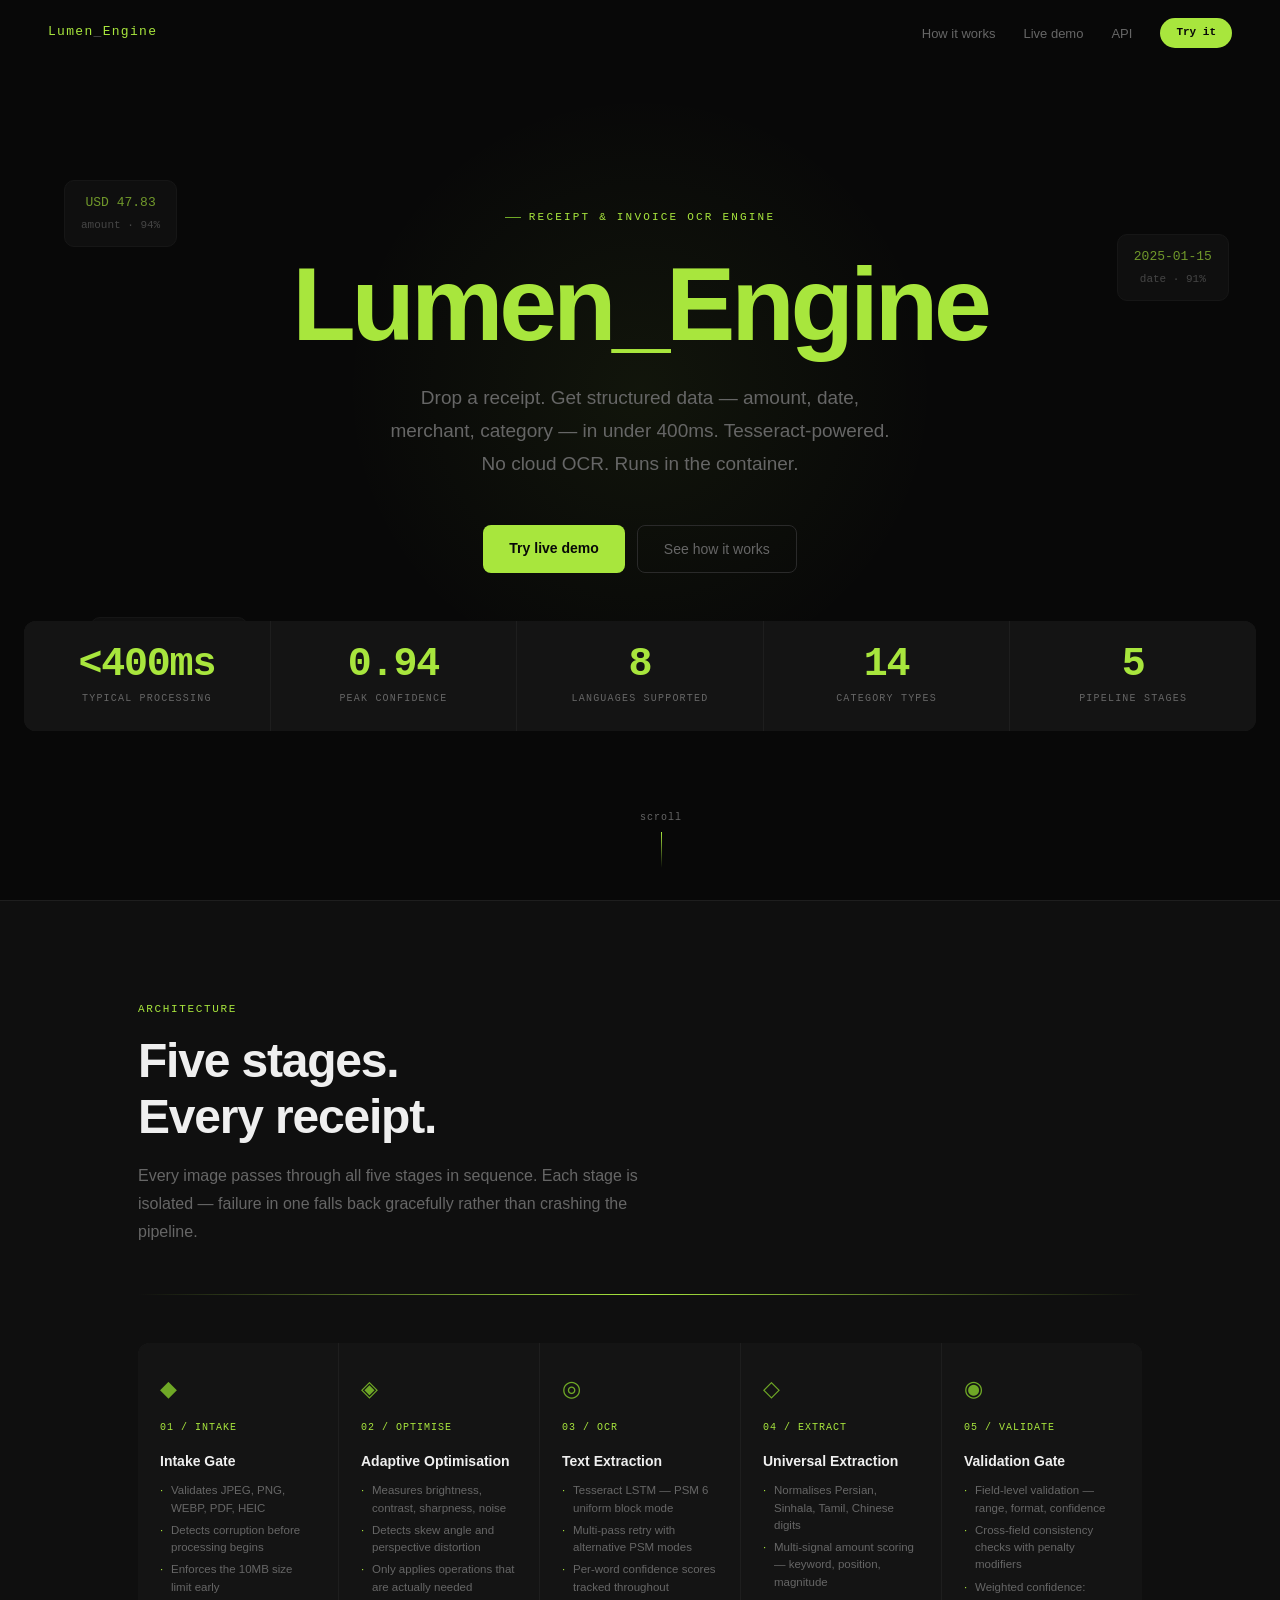
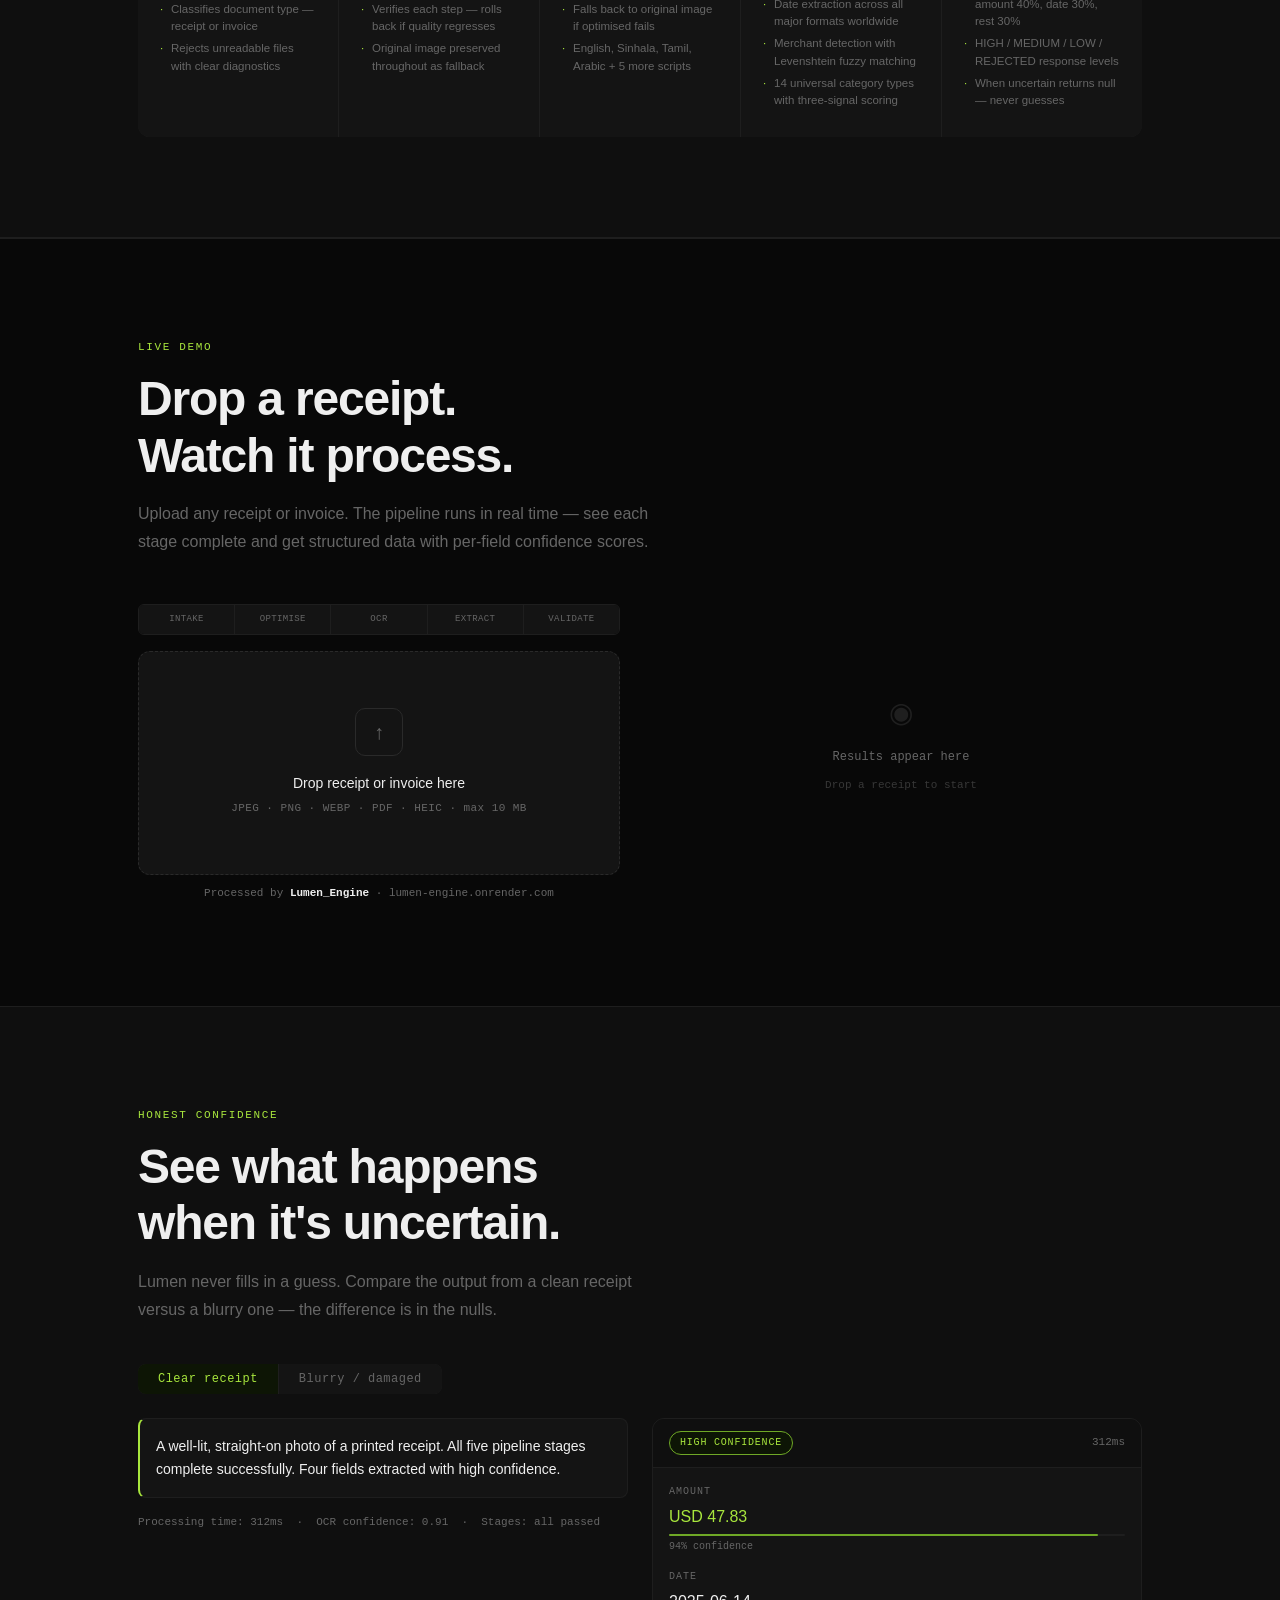
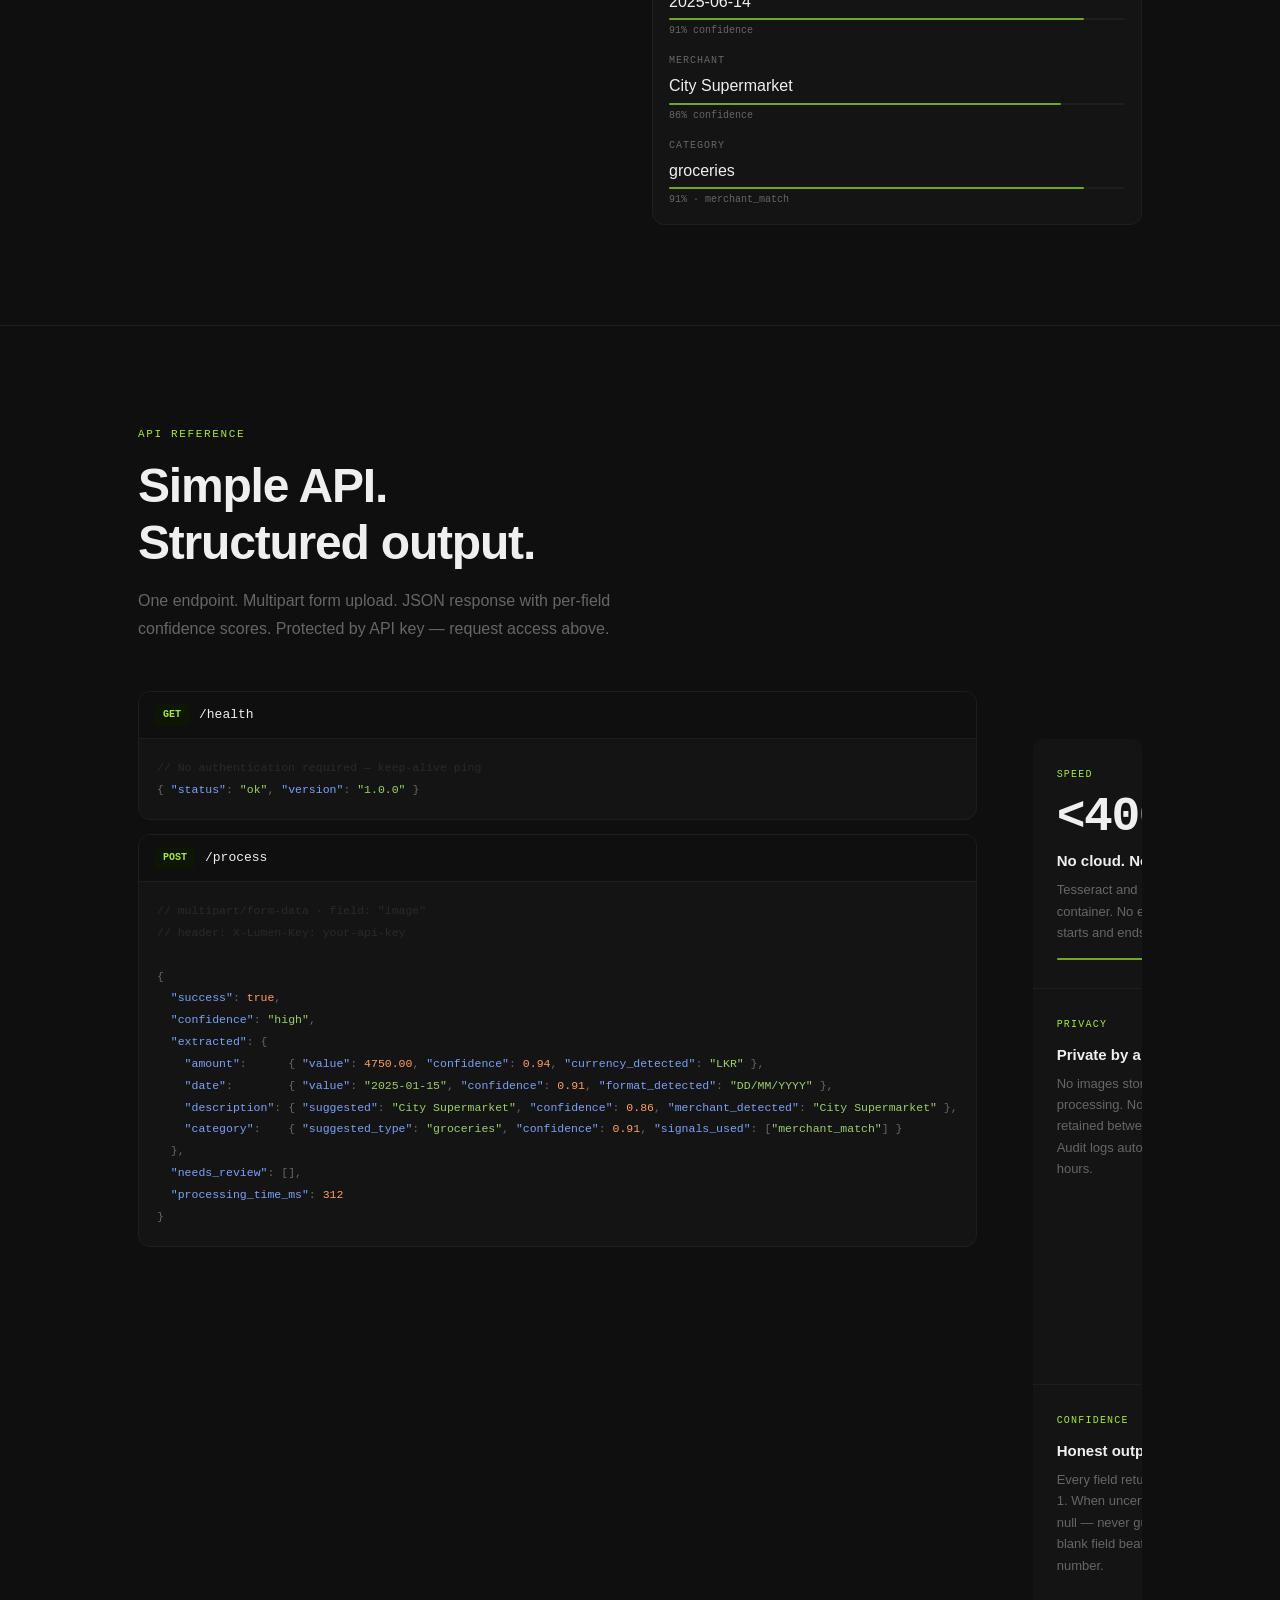
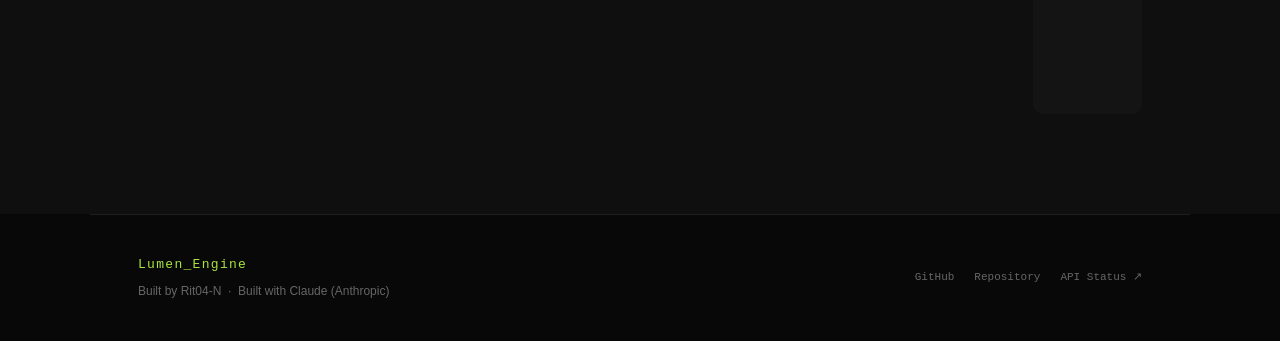
==== index.html @ 2f4a6aac "feat: Lumen_Engine demo site v1" ====
<!DOCTYPE html>
<html lang="en">
<head>
<meta charset="UTF-8">
<meta name="viewport" content="width=device-width, initial-scale=1.0">
<title>Lumen_Engine — Receipt OCR</title>
<meta name="description" content="Receipt and invoice OCR. Drop an image, get structured data instantly. No account. No login.">
<meta property="og:title" content="Lumen_Engine — Receipt OCR">
<meta property="og:description" content="Drop a receipt. Get structured data — amount, date, merchant, category — in under 400ms.">
<meta property="og:type" content="website">
<meta property="og:url" content="https://rit04-n.github.io/lumen-engine-site">
<meta name="twitter:card" content="summary">
<meta name="twitter:title" content="Lumen_Engine — Receipt OCR">
<meta name="twitter:description" content="Drop a receipt. Get structured data in under 400ms.">
<style>
:root {
  --black:#080808;--surface:#0f0f0f;--card:#141414;
  --border:#1e1e1e;--border-b:#2a2a2a;
  --green:#a8e63d;--gd:#6fa826;--gbg:#0d1505;
  --text:#efefef;--muted:#666;--subtle:#2a2a2a;
  --danger:#e05252;--warn:#d4a017;
  --mono:'SF Mono','Fira Code',monospace;
  --sans:-apple-system,BlinkMacSystemFont,'Segoe UI',sans-serif;
  --r:8px;
}
*{box-sizing:border-box;margin:0;padding:0}
html{scroll-behavior:smooth}
body{background:var(--black);color:var(--text);font-family:var(--sans);overflow-x:hidden;line-height:1.6}

/* NAV */
nav{position:fixed;top:0;left:0;right:0;z-index:100;display:flex;align-items:center;justify-content:space-between;padding:18px 48px;transition:background 0.3s,border-color 0.3s;border-bottom:0.5px solid transparent}
nav.s{background:rgba(8,8,8,0.92);backdrop-filter:blur(16px);border-color:var(--border)}
.logo{font-family:var(--mono);font-size:13px;letter-spacing:0.1em;color:var(--green);text-decoration:none}
.logo span{color:var(--muted)}
.nav-r{display:flex;align-items:center;gap:28px}
.nav-links{display:flex;gap:28px;list-style:none}
.nav-links a{font-size:13px;color:var(--muted);text-decoration:none;transition:color 0.2s}
.nav-links a:hover{color:var(--text)}
.nav-cta{font-family:var(--mono);font-size:11px;background:var(--green);color:var(--black);padding:6px 16px;border-radius:100px;text-decoration:none;font-weight:700;transition:opacity 0.2s}
.nav-cta:hover{opacity:0.85}
.hamburger{display:none;flex-direction:column;gap:5px;cursor:pointer;padding:4px;background:none;border:none}
.hamburger span{width:20px;height:1.5px;background:var(--muted);border-radius:2px;transition:all 0.3s}
.mobile-menu{display:none;position:fixed;top:57px;left:0;right:0;background:rgba(8,8,8,0.98);border-bottom:0.5px solid var(--border);padding:20px 24px;flex-direction:column;gap:16px;z-index:99}
.mobile-menu a{font-size:14px;color:var(--muted);text-decoration:none;padding:8px 0;border-bottom:0.5px solid var(--border)}
.mobile-menu a:last-child{border-bottom:none;color:var(--green)}
.mobile-menu.open{display:flex}

/* HERO */
.hero{min-height:100vh;display:flex;flex-direction:column;align-items:center;justify-content:center;text-align:center;padding:120px 24px 80px;position:relative;overflow:hidden}
.hero-glow{position:absolute;width:600px;height:600px;border-radius:50%;background:radial-gradient(circle,rgba(168,230,61,0.06),transparent 70%);top:50%;left:50%;transform:translate(-50%,-60%);pointer-events:none}
.eyebrow{font-family:var(--mono);font-size:11px;letter-spacing:0.2em;color:var(--green);text-transform:uppercase;margin-bottom:24px;opacity:0;animation:fu 0.8s 0.3s forwards;display:flex;align-items:center;gap:8px;justify-content:center}
.eyebrow::before{content:'';width:16px;height:1px;background:var(--gd)}
h1{font-size:clamp(48px,9vw,104px);font-weight:600;letter-spacing:-0.04em;line-height:1.02;margin-bottom:24px;opacity:0;animation:fu 0.8s 0.5s forwards}
.typed{color:var(--green)}
.typed.done{border-right:none!important}
.hero-sub{font-size:clamp(15px,1.8vw,19px);color:var(--muted);max-width:500px;line-height:1.75;margin-bottom:44px;opacity:0;animation:fu 0.8s 0.9s forwards}
.hero-btns{display:flex;gap:12px;justify-content:center;flex-wrap:wrap;opacity:0;animation:fu 0.8s 1.1s forwards}
.btn-p{background:var(--green);color:var(--black);padding:12px 26px;border-radius:var(--r);font-size:14px;font-weight:600;text-decoration:none;transition:opacity 0.2s,transform 0.2s}
.btn-p:hover{opacity:0.88;transform:translateY(-1px)}
.btn-g{border:0.5px solid var(--border-b);color:var(--muted);padding:12px 26px;border-radius:var(--r);font-size:14px;text-decoration:none;transition:border-color 0.2s,color 0.2s}
.btn-g:hover{border-color:var(--gd);color:var(--text)}

/* floating data cards */
.floaters{position:absolute;inset:0;pointer-events:none}
.fc{position:absolute;background:var(--card);border:0.5px solid var(--border);border-radius:10px;padding:12px 16px;font-family:var(--mono);font-size:11px;color:var(--muted);opacity:0}
.fc .v{color:var(--green);font-size:13px;font-weight:500;margin-bottom:3px}
.fc.a{top:20%;left:5%;animation:fi 1s 1.5s forwards,fy 7s 2.5s ease-in-out infinite}
.fc.b{top:26%;right:4%;animation:fi 1s 1.8s forwards,fy 7s 2.8s ease-in-out infinite}
.fc.c{bottom:24%;left:7%;animation:fi 1s 2.1s forwards,fy 7s 3.1s ease-in-out infinite}
.fc.d{bottom:20%;right:6%;animation:fi 1s 2.4s forwards,fy 7s 3.4s ease-in-out infinite}
.scroll-cue{position:absolute;bottom:32px;left:50%;transform:translateX(-50%);display:flex;flex-direction:column;align-items:center;gap:6px;font-family:var(--mono);font-size:10px;color:var(--muted);letter-spacing:0.1em;opacity:0;animation:fu 0.8s 1.8s forwards}
.scroll-line{width:1px;height:36px;background:linear-gradient(var(--green),transparent);animation:sp 2s ease-in-out infinite}

/* PIPELINE */
.pipeline{background:var(--surface);border-top:0.5px solid var(--border);border-bottom:0.5px solid var(--border)}
.inner{max-width:1100px;margin:0 auto;padding:100px 48px}
.slabel{font-family:var(--mono);font-size:11px;letter-spacing:0.15em;color:var(--green);text-transform:uppercase;margin-bottom:14px}
.stitle{font-size:clamp(28px,4vw,48px);font-weight:600;letter-spacing:-0.025em;line-height:1.18;margin-bottom:16px}
.ssub{font-size:16px;color:var(--muted);line-height:1.75;max-width:540px}
.flow-line{height:1px;background:linear-gradient(90deg,transparent,var(--green),transparent);margin:48px 0;opacity:0;transition:opacity 1s}
.flow-line.vis{opacity:1}
.pgrid{display:grid;grid-template-columns:repeat(5,1fr);gap:1px;background:var(--border);border-radius:12px;overflow:hidden;margin-top:0}
.ps{background:var(--card);padding:28px 22px;opacity:0;transform:translateY(16px);transition:opacity 0.5s,transform 0.4s,background 0.2s}
.ps.vis{opacity:1;transform:translateY(0)}
.ps:hover{background:#181818}
.pnum{font-family:var(--mono);font-size:10px;color:var(--green);letter-spacing:0.1em;margin-bottom:14px}
.pico{font-size:22px;margin-bottom:14px;display:block;color:var(--gd)}
.pname{font-size:14px;font-weight:600;margin-bottom:10px;color:var(--text)}
.ppts{list-style:none;display:flex;flex-direction:column;gap:5px}
.ppts li{font-size:11.5px;color:var(--muted);line-height:1.5;padding-left:11px;position:relative}
.ppts li::before{content:'·';position:absolute;left:0;color:var(--green)}

/* DEMO */
.demo-s{border-top:0.5px solid var(--border)}
.demo-wrap{display:grid;grid-template-columns:1fr 1fr;gap:40px;margin-top:48px;align-items:start}
.prog-bar{display:flex;border-radius:6px;overflow:hidden;margin-bottom:16px;border:0.5px solid var(--border)}
.pg{flex:1;padding:7px 4px;text-align:center;font-family:var(--mono);font-size:9px;letter-spacing:0.04em;color:var(--muted);background:var(--card);border-right:0.5px solid var(--border);transition:background 0.3s,color 0.3s}
.pg:last-child{border-right:none}
.pg.act{background:var(--gbg);color:var(--green)}
.pg.done{background:#0c1804;color:var(--gd)}
.drop-z{border:1px dashed var(--border-b);border-radius:12px;padding:56px 24px;text-align:center;cursor:pointer;transition:border-color 0.2s,background 0.2s;background:var(--card)}
.drop-z:hover,.drop-z.over{border-color:var(--gd);background:var(--gbg)}
.drop-z:focus{outline:2px solid var(--gd);outline-offset:2px}
.drop-ico{width:48px;height:48px;border:0.5px solid var(--border-b);border-radius:10px;display:flex;align-items:center;justify-content:center;margin:0 auto 16px;font-size:20px;color:var(--muted);transition:border-color 0.2s}
.drop-z:hover .drop-ico{border-color:var(--gd)}
.drop-t{font-size:14px;font-weight:500;margin-bottom:6px}
.drop-s{font-family:var(--mono);font-size:11px;color:var(--muted);letter-spacing:0.04em}
.demo-note{font-family:var(--mono);font-size:11px;color:var(--muted);text-align:center;margin-top:10px}
.demo-note strong{color:var(--text)}
.result-panel{min-height:280px}
.empty-state{display:flex;flex-direction:column;align-items:center;justify-content:center;min-height:280px;gap:10px;color:var(--muted);font-family:var(--mono);font-size:12px;text-align:center}
.empty-ico{font-size:28px;opacity:0.25}

/* results */
.file-bar{display:flex;align-items:center;gap:10px;background:var(--card);border:0.5px solid var(--border);border-radius:var(--r);padding:9px 12px;margin-bottom:14px}
.file-thumb{width:36px;height:36px;object-fit:cover;border-radius:4px;background:var(--border);flex-shrink:0}
.file-ico{width:36px;height:36px;display:flex;align-items:center;justify-content:center;background:var(--surface);border:0.5px solid var(--border);border-radius:4px;color:var(--gd);font-size:16px;flex-shrink:0}
.fname{font-size:13px;font-weight:500;color:var(--text)}
.fsize{font-family:var(--mono);font-size:11px;color:var(--muted);margin-top:1px}
.cbadge{display:inline-flex;align-items:center;gap:5px;font-family:var(--mono);font-size:10px;letter-spacing:0.08em;text-transform:uppercase;padding:4px 10px;border-radius:100px;border:0.5px solid;margin-bottom:14px}
.ch{color:var(--green);border-color:var(--gd);background:var(--gbg)}
.cm{color:var(--warn);border-color:#5a420a;background:#1a1305}
.cl,.cr{color:var(--danger);border-color:#5a1a1a;background:#1a0808}
.fgrid{display:grid;grid-template-columns:1fr 1fr;gap:1px;background:var(--border);border-radius:10px;overflow:hidden;margin-bottom:10px}
.fb{background:var(--card);padding:14px 16px}
.flabel{font-family:var(--mono);font-size:10px;letter-spacing:0.1em;color:var(--muted);text-transform:uppercase;margin-bottom:5px}
.fval{font-size:17px;font-weight:500;color:var(--text);margin-bottom:5px;word-break:break-word}
.fval.amt{color:var(--green)}
.fval.nil{font-size:13px;color:var(--subtle);font-weight:400;font-style:italic}
.fmeta{font-family:var(--mono);font-size:10px;color:var(--muted);margin-top:4px}
.bw{height:2px;background:var(--border);border-radius:1px}
.bf{height:100%;background:var(--gd);border-radius:1px;width:0;transition:width 0.9s ease}
.ptime{font-family:var(--mono);font-size:11px;color:var(--muted);margin-bottom:6px}
.jtog{background:none;border:none;color:var(--muted);font-family:var(--mono);font-size:11px;cursor:pointer;padding:0;transition:color 0.2s}
.jtog:hover{color:var(--text)}
.jblock{background:var(--surface);border:0.5px solid var(--border);border-radius:var(--r);padding:12px;font-family:var(--mono);font-size:11px;color:var(--muted);white-space:pre;overflow:auto;max-height:180px;display:none;margin-top:6px;line-height:1.7}
.errbox{background:#1a0808;border:0.5px solid #5a1a1a;border-radius:var(--r);padding:12px 14px;font-size:13px;color:var(--danger)}
.spinner{width:13px;height:13px;border:1.5px solid var(--border-b);border-top-color:var(--green);border-radius:50%;animation:spin 0.8s linear infinite;flex-shrink:0}
.lrow{display:flex;align-items:center;gap:10px;color:var(--muted);font-family:var(--mono);font-size:12px;padding:20px 0}

/* RATE LIMIT */
.rl-wall{background:var(--card);border:0.5px solid var(--border);border-radius:12px;padding:32px;text-align:center;display:none}
.rl-wall.show{display:block}
.rl-icon{font-size:28px;margin-bottom:12px;opacity:0.6}
.rl-title{font-size:16px;font-weight:500;margin-bottom:8px;color:var(--text)}
.rl-sub{font-size:13px;color:var(--muted);line-height:1.6;margin-bottom:24px}
.rl-timer{font-family:var(--mono);font-size:20px;color:var(--green);margin-bottom:20px;letter-spacing:0.05em}

/* ACCESS FORM */
.access-form{margin-top:20px;text-align:left}
.access-form h3{font-size:14px;font-weight:500;margin-bottom:4px;color:var(--text)}
.access-form p{font-size:12px;color:var(--muted);margin-bottom:16px;line-height:1.6}
.form-group{margin-bottom:12px}
.form-label{font-family:var(--mono);font-size:10px;letter-spacing:0.1em;color:var(--muted);text-transform:uppercase;display:block;margin-bottom:5px}
.form-input,.form-textarea{width:100%;background:var(--surface);border:0.5px solid var(--border);border-radius:var(--r);color:var(--text);font-family:var(--sans);font-size:13px;padding:9px 12px;outline:none;transition:border-color 0.2s;resize:vertical}
.form-input:focus,.form-textarea:focus{border-color:var(--gd)}
.form-textarea{min-height:80px;line-height:1.5}
.form-select{width:100%;background:var(--surface);border:0.5px solid var(--border);border-radius:var(--r);color:var(--text);font-family:var(--sans);font-size:13px;padding:9px 12px;outline:none;transition:border-color 0.2s;appearance:none}
.form-select:focus{border-color:var(--gd)}
.form-submit{width:100%;background:var(--green);color:var(--black);border:none;border-radius:var(--r);font-size:13px;font-weight:700;padding:10px;cursor:pointer;transition:opacity 0.2s;margin-top:4px;font-family:var(--sans)}
.form-submit:hover{opacity:0.85}
.form-success{background:var(--gbg);border:0.5px solid var(--gd);border-radius:var(--r);padding:12px;font-size:13px;color:var(--green);text-align:center;display:none}

/* API */
.api-s{border-top:0.5px solid var(--border);background:var(--surface)}
.api-grid{display:grid;grid-template-columns:1fr 1fr;gap:56px;margin-top:48px;align-items:start}
.ep{background:var(--card);border:0.5px solid var(--border);border-radius:12px;overflow:hidden;margin-bottom:14px;transition:border-color 0.3s}
.ep:hover{border-color:var(--gd)}
.eph{display:flex;align-items:center;gap:10px;padding:12px 16px;border-bottom:0.5px solid var(--border);background:var(--surface)}
.mb{font-family:var(--mono);font-size:10px;font-weight:700;color:var(--green);background:var(--gbg);padding:3px 8px;border-radius:4px}
.ep-path{font-family:var(--mono);font-size:13px;color:var(--text)}
.code{padding:18px;font-family:var(--mono);font-size:11.5px;color:var(--muted);line-height:1.9;overflow-x:auto;white-space:pre}
.ck{color:#7aa2f7}.cs{color:#9ece6a}.cn{color:#ff9e64}.cc{color:var(--subtle)}
.feats{display:flex;flex-direction:column;gap:20px}
.feat{display:flex;gap:14px;align-items:flex-start;padding:12px;border-radius:10px;transition:background 0.2s}
.feat:hover{background:var(--card)}
.ficon{width:36px;height:36px;background:var(--gbg);border:0.5px solid var(--gd);border-radius:var(--r);display:flex;align-items:center;justify-content:center;color:var(--green);flex-shrink:0;font-size:15px}
.ftitle{font-size:14px;font-weight:600;margin-bottom:3px;color:var(--text)}
.fdesc{font-size:13px;color:var(--muted);line-height:1.6}

/* FOOTER */
footer{border-top:0.5px solid var(--border);padding:40px 48px;max-width:1100px;margin:0 auto;display:flex;justify-content:space-between;align-items:center;flex-wrap:wrap;gap:20px}
.fl{display:flex;flex-direction:column;gap:6px}
.flogo{font-family:var(--mono);font-size:13px;color:var(--green);letter-spacing:0.1em}
.fby{font-size:12px;color:var(--muted)}
.fby a{color:var(--muted);text-decoration:none;transition:color 0.2s}
.fby a:hover{color:var(--text)}
.flinks{display:flex;gap:20px}
.flinks a{font-family:var(--mono);font-size:11px;color:var(--muted);text-decoration:none;transition:color 0.2s}
.flinks a:hover{color:var(--green)}

/* REVEAL */
.rv{opacity:0;transform:translateY(28px) scale(0.98);transition:opacity 0.7s cubic-bezier(.16,1,.3,1),transform 0.7s cubic-bezier(.16,1,.3,1)}
.rv.vis{opacity:1;transform:none}

/* ANIMATIONS */
@keyframes fu{from{opacity:0;transform:translateY(20px)}to{opacity:1;transform:translateY(0)}}
@keyframes fi{from{opacity:0;transform:translateY(12px)}to{opacity:0.65;transform:translateY(0)}}
@keyframes fy{0%,100%{transform:translateY(0)}50%{transform:translateY(-10px)}}
@keyframes sp{0%,100%{opacity:1}50%{opacity:0.3}}
@keyframes spin{to{transform:rotate(360deg)}}

/* STAT STRIP */
.stats{display:flex;flex-direction:row;gap:1px;background:var(--border);border-radius:12px;overflow:hidden;margin-top:48px;width:100%;opacity:0;animation:fu 0.8s 1.3s forwards}.stat{flex:1;min-width:0}
.stat{background:var(--card);padding:24px 20px;text-align:center}
.stat-num{font-family:var(--mono);font-size:clamp(28px,4vw,40px);font-weight:600;color:var(--green);letter-spacing:-0.03em;line-height:1;margin-bottom:6px}
.stat-label{font-family:var(--mono);font-size:10px;letter-spacing:0.12em;color:var(--muted);text-transform:uppercase}

/* BENTO */
.bento{display:grid;grid-template-columns:repeat(auto-fit,minmax(220px,1fr));gap:1px;background:var(--border);border-radius:12px;overflow:hidden;margin-top:48px}
.bcard{background:var(--card);padding:28px 24px;transition:background 0.2s}
.bcard:hover{background:#181818}
.bcard.wide{grid-column:span 2}
.bcard-label{font-family:var(--mono);font-size:10px;letter-spacing:0.12em;color:var(--green);text-transform:uppercase;margin-bottom:10px}
.bcard-num{font-family:var(--mono);font-size:clamp(32px,4vw,48px);font-weight:600;color:var(--text);letter-spacing:-0.03em;line-height:1;margin-bottom:8px}
.bcard-title{font-size:15px;font-weight:600;color:var(--text);margin-bottom:6px}
.bcard-desc{font-size:13px;color:var(--muted);line-height:1.65}
.bcard-bar{height:2px;background:var(--border);border-radius:1px;margin-top:14px}
.bcard-fill{height:100%;background:var(--gd);border-radius:1px}

/* SWITCHER */
.switcher-s{border-top:0.5px solid var(--border);background:var(--surface)}
.sw-tabs{display:flex;gap:1px;background:var(--border);border-radius:8px;overflow:hidden;margin-bottom:24px;width:fit-content}
.sw-tab{font-family:var(--mono);font-size:12px;padding:8px 20px;background:var(--card);color:var(--muted);border:none;cursor:pointer;transition:background 0.2s,color 0.2s;letter-spacing:0.04em}
.sw-tab.active{background:var(--gbg);color:var(--green)}
.sw-panels{display:grid;grid-template-columns:1fr 1fr;gap:24px;align-items:start}
.sw-desc{display:flex;flex-direction:column;gap:16px}
.sw-claim{font-size:14px;color:var(--text);line-height:1.65;padding:16px;background:var(--card);border:0.5px solid var(--border);border-radius:var(--r);border-left:2px solid var(--green)}
.sw-result{background:var(--card);border:0.5px solid var(--border);border-radius:12px;overflow:hidden}
.sw-rh{padding:12px 16px;border-bottom:0.5px solid var(--border);background:var(--surface);font-family:var(--mono);font-size:11px;color:var(--muted);display:flex;align-items:center;justify-content:space-between}
.sw-body{padding:16px}
.sw-field{margin-bottom:14px}
.sw-field:last-child{margin-bottom:0}
.sw-flabel{font-family:var(--mono);font-size:10px;letter-spacing:0.1em;color:var(--muted);text-transform:uppercase;margin-bottom:4px}
.sw-fval{font-size:16px;font-weight:500;color:var(--text);margin-bottom:4px}
.sw-fval.g{color:var(--green)}
.sw-fval.nil{font-size:13px;color:var(--subtle);font-style:italic;font-weight:400}
.sw-bar-w{height:2px;background:var(--border);border-radius:1px}
.sw-bar-f{height:100%;border-radius:1px;transition:width 0.6s ease}

/* RESPONSIVE */
@media(max-width:1050px){
  .demo-wrap{grid-template-columns:1fr}
  .api-grid{grid-template-columns:1fr}
  .sw-panels{grid-template-columns:1fr}
  .bcard.wide{grid-column:span 1}
}
@media(max-width:860px){
  nav{padding:14px 20px}
  .nav-links{display:none}
  .hamburger{display:flex}
  .inner{padding:72px 20px}
  .pgrid{grid-template-columns:repeat(auto-fit,minmax(260px,1fr))}
  .fc{display:none}
  footer{padding:28px 20px;flex-direction:column;align-items:flex-start}
}
@media(max-width:480px){
  .stats{gap:0px}
  .stat{padding:16px 8px}
  .stat-num{font-size:20px}
  .stat-label{font-size:9px;letter-spacing:0.06em}
  h1{font-size:42px}
}
</style>
</head>
<body>

<nav id="nav">
  <a href="#" class="logo">Lumen<span>_</span>Engine</a>
  <div class="nav-r">
    <ul class="nav-links">
      <li><a href="#how">How it works</a></li>
      <li><a href="#demo">Live demo</a></li>
      <li><a href="#api">API</a></li>
    </ul>
    <a href="#demo" class="nav-cta">Try it</a>
    <button class="hamburger" id="ham" aria-label="Menu" onclick="toggleMenu()">
      <span></span><span></span><span></span>
    </button>
  </div>
</nav>

<div class="mobile-menu" id="mmenu">
  <a href="#how" onclick="closeMenu()">How it works</a>
  <a href="#demo" onclick="closeMenu()">Live demo</a>
  <a href="#api" onclick="closeMenu()">API</a>
  <a href="#demo" onclick="closeMenu()">Try it →</a>
</div>

<section class="hero">
  <div class="hero-glow"></div>
  <div class="floaters">
    <div class="fc a"><div class="v">USD 47.83</div><div>amount · 94%</div></div>
    <div class="fc b"><div class="v">2025-01-15</div><div>date · 91%</div></div>
    <div class="fc c"><div class="v">City Supermarket</div><div>merchant · 89%</div></div>
    <div class="fc d"><div class="v">groceries</div><div>category · 91%</div></div>
  </div>
  <div class="eyebrow">Receipt &amp; Invoice OCR Engine</div>
  <h1><span class="typed" id="typed" style="border-right:2px solid var(--green)"></span></h1>
  <p class="hero-sub">Drop a receipt. Get structured data — amount, date, merchant, category — in under 400ms. Tesseract-powered. No cloud OCR. Runs in the container.</p>
  <div class="hero-btns">
    <a href="#demo" class="btn-p">Try live demo</a>
    <a href="#how" class="btn-g">See how it works</a>
  </div>
  <div class="stats">
    <div class="stat"><div class="stat-num">&lt;400ms</div><div class="stat-label">typical processing</div></div>
    <div class="stat"><div class="stat-num">0.94</div><div class="stat-label">peak confidence</div></div>
    <div class="stat"><div class="stat-num">8</div><div class="stat-label">languages supported</div></div>
    <div class="stat"><div class="stat-num">14</div><div class="stat-label">category types</div></div>
    <div class="stat"><div class="stat-num">5</div><div class="stat-label">pipeline stages</div></div>
  </div>
  <div class="scroll-cue"><span>scroll</span><div class="scroll-line"></div></div>
</section>

<!-- HOW IT WORKS -->
<section id="how" class="pipeline">
  <div class="inner">
    <div class="rv">
      <div class="slabel">Architecture</div>
      <h2 class="stitle">Five stages.<br>Every receipt.</h2>
      <p class="ssub">Every image passes through all five stages in sequence. Each stage is isolated — failure in one falls back gracefully rather than crashing the pipeline.</p>
    </div>
    <div class="flow-line" id="fl"></div>
    <div class="pgrid">
      <div class="ps" data-d="0"><span class="pico">◆</span><div class="pnum">01 / INTAKE</div><div class="pname">Intake Gate</div><ul class="ppts"><li>Validates JPEG, PNG, WEBP, PDF, HEIC</li><li>Detects corruption before processing begins</li><li>Enforces the 10MB size limit early</li><li>Classifies document type — receipt or invoice</li><li>Rejects unreadable files with clear diagnostics</li></ul></div>
      <div class="ps" data-d="120"><span class="pico">◈</span><div class="pnum">02 / OPTIMISE</div><div class="pname">Adaptive Optimisation</div><ul class="ppts"><li>Measures brightness, contrast, sharpness, noise</li><li>Detects skew angle and perspective distortion</li><li>Only applies operations that are actually needed</li><li>Verifies each step — rolls back if quality regresses</li><li>Original image preserved throughout as fallback</li></ul></div>
      <div class="ps" data-d="240"><span class="pico">◎</span><div class="pnum">03 / OCR</div><div class="pname">Text Extraction</div><ul class="ppts"><li>Tesseract LSTM — PSM 6 uniform block mode</li><li>Multi-pass retry with alternative PSM modes</li><li>Per-word confidence scores tracked throughout</li><li>Falls back to original image if optimised fails</li><li>English, Sinhala, Tamil, Arabic + 5 more scripts</li></ul></div>
      <div class="ps" data-d="360"><span class="pico">◇</span><div class="pnum">04 / EXTRACT</div><div class="pname">Universal Extraction</div><ul class="ppts"><li>Normalises Persian, Sinhala, Tamil, Chinese digits</li><li>Multi-signal amount scoring — keyword, position, magnitude</li><li>Date extraction across all major formats worldwide</li><li>Merchant detection with Levenshtein fuzzy matching</li><li>14 universal category types with three-signal scoring</li></ul></div>
      <div class="ps" data-d="480"><span class="pico">◉</span><div class="pnum">05 / VALIDATE</div><div class="pname">Validation Gate</div><ul class="ppts"><li>Field-level validation — range, format, confidence</li><li>Cross-field consistency checks with penalty modifiers</li><li>Weighted confidence: amount 40%, date 30%, rest 30%</li><li>HIGH / MEDIUM / LOW / REJECTED response levels</li><li>When uncertain returns null — never guesses</li></ul></div>
    </div>
  </div>
</section>

<!-- LIVE DEMO -->
<section id="demo" class="demo-s">
  <div class="inner">
    <div class="rv">
      <div class="slabel">Live Demo</div>
      <h2 class="stitle">Drop a receipt.<br>Watch it process.</h2>
      <p class="ssub">Upload any receipt or invoice. The pipeline runs in real time — see each stage complete and get structured data with per-field confidence scores.</p>
    </div>
    <div class="demo-wrap">
      <div>
        <div class="prog-bar" id="pbar" aria-label="Pipeline progress">
          <div class="pg" id="p1">INTAKE</div>
          <div class="pg" id="p2">OPTIMISE</div>
          <div class="pg" id="p3">OCR</div>
          <div class="pg" id="p4">EXTRACT</div>
          <div class="pg" id="p5">VALIDATE</div>
        </div>
        <div class="drop-z" id="dz" role="button" tabindex="0" aria-label="Upload receipt or invoice image"
          onclick="document.getElementById('fi').click()"
          onkeydown="if(event.key==='Enter'||event.key===' ')document.getElementById('fi').click()"
          ondragover="dzev('over',event)" ondragleave="dzev('leave',event)" ondrop="dzev('drop',event)">
          <div class="drop-ico">↑</div>
          <div class="drop-t">Drop receipt or invoice here</div>
          <div class="drop-s">JPEG · PNG · WEBP · PDF · HEIC · max 10 MB</div>
        </div>
        <input type="file" id="fi" accept=".jpg,.jpeg,.png,.webp,.pdf,.heic" style="display:none" onchange="onpick(event)"/>
        <p class="demo-note">Processed by <strong>Lumen_Engine</strong> · lumen-engine.onrender.com</p>
        <p class="demo-note" style="margin-top:4px" id="req-counter"></p>
      </div>
      <div aria-live="polite" aria-atomic="true">
        <!-- rate limit wall -->
        <div class="rl-wall" id="rlwall">
          <div class="rl-icon">◎</div>
          <div class="rl-title">Demo limit reached</div>
          <div class="rl-sub">You've used all 10 free demo requests. This resets in 5 hours.<br>Want unlimited access? Tell us what you're building.</div>
          <div class="rl-timer" id="rltimer">05:00:00</div>
          <div class="access-form">
            <h3>Request API access</h3>
            <p>Answer honestly — we read every submission. A real project link is the best signal.</p>
            <form id="aform" onsubmit="submitAccess(event)">
              <div class="form-group">
                <label class="form-label" for="f-name">Your name</label>
                <input class="form-input" id="f-name" type="text" required placeholder="Nithika Manawadu" />
              </div>
              <div class="form-group">
                <label class="form-label" for="f-email">Email</label>
                <input class="form-input" id="f-email" type="email" required placeholder="you@example.com" />
              </div>
              <div class="form-group">
                <label class="form-label" for="f-what">What are you building? <span style="color:var(--green)">*</span></label>
                <textarea class="form-textarea" id="f-what" required minlength="80" placeholder="Describe your project in at least 2–3 sentences. What problem does it solve? Who uses it?"></textarea>
              </div>
              <div class="form-group">
                <label class="form-label" for="f-link">Project / GitHub / company link <span style="color:var(--green)">*</span></label>
                <input class="form-input" id="f-link" type="url" required placeholder="https://github.com/you/your-project" />
              </div>
              <div class="form-group">
                <label class="form-label" for="f-vol">Receipts per day (approximate)</label>
                <select class="form-select" id="f-vol">
                  <option value="">Select range</option>
                  <option>Under 100</option>
                  <option>100 – 1,000</option>
                  <option>1,000 – 10,000</option>
                  <option>Over 10,000</option>
                </select>
              </div>
              <div class="form-group">
                <label class="form-label" for="f-country">Primary receipt country / region</label>
                <input class="form-input" id="f-country" type="text" placeholder="e.g. Sri Lanka, India, UK" />
              </div>
              <button class="form-submit" type="submit">Send access request →</button>
            </form>
            <div class="form-success" id="fsuccess">✓ Request sent. We'll review it and get back to you within 48 hours.</div>
          </div>
        </div>
        <!-- results -->
        <div id="rp" class="result-panel">
          <div class="empty-state">
            <div class="empty-ico">◉</div>
            <div>Results appear here</div>
            <div style="font-size:11px;opacity:0.5;font-family:var(--mono)">Drop a receipt to start</div>
          </div>
        </div>
      </div>
    </div>
  </div>
</section>

<!-- CONFIDENCE SWITCHER -->
<section class="switcher-s">
  <div class="inner">
    <div class="rv">
      <div class="slabel">Honest confidence</div>
      <h2 class="stitle">See what happens<br>when it's uncertain.</h2>
      <p class="ssub">Lumen never fills in a guess. Compare the output from a clean receipt versus a blurry one — the difference is in the nulls.</p>
    </div>
    <div style="margin-top:40px">
      <div class="sw-tabs">
        <button class="sw-tab active" onclick="swTab(0)">Clear receipt</button>
        <button class="sw-tab" onclick="swTab(1)">Blurry / damaged</button>
      </div>
      <div class="sw-panels">
        <div class="sw-desc" id="sw-desc">
          <div class="sw-claim" id="sw-claim">A well-lit, straight-on photo of a printed receipt. All five pipeline stages complete successfully. Four fields extracted with high confidence.</div>
          <div style="font-family:var(--mono);font-size:11px;color:var(--muted)" id="sw-meta">Processing time: 312ms &nbsp;·&nbsp; OCR confidence: 0.91 &nbsp;·&nbsp; Stages: all passed</div>
        </div>
        <div class="sw-result">
          <div class="sw-rh">
            <span id="sw-badge" style="font-family:var(--mono);font-size:10px;letter-spacing:0.08em;text-transform:uppercase;color:var(--green);background:var(--gbg);border:0.5px solid var(--gd);padding:3px 10px;border-radius:100px">high confidence</span>
            <span id="sw-ms" style="font-family:var(--mono);font-size:11px;color:var(--muted)">312ms</span>
          </div>
          <div class="sw-body" id="sw-body">
            <div class="sw-field">
              <div class="sw-flabel">Amount</div>
              <div class="sw-fval g" id="sw-amount">USD 47.83</div>
              <div class="sw-bar-w"><div class="sw-bar-f" id="sw-abar" style="width:94%;background:var(--gd)"></div></div>
              <div style="font-family:var(--mono);font-size:10px;color:var(--muted);margin-top:3px" id="sw-ameta">94% confidence</div>
            </div>
            <div class="sw-field">
              <div class="sw-flabel">Date</div>
              <div class="sw-fval" id="sw-date">2025-06-14</div>
              <div class="sw-bar-w"><div class="sw-bar-f" id="sw-dbar" style="width:91%;background:var(--gd)"></div></div>
              <div style="font-family:var(--mono);font-size:10px;color:var(--muted);margin-top:3px" id="sw-dmeta">91% confidence</div>
            </div>
            <div class="sw-field">
              <div class="sw-flabel">Merchant</div>
              <div class="sw-fval" id="sw-merchant">City Supermarket</div>
              <div class="sw-bar-w"><div class="sw-bar-f" id="sw-mbar" style="width:86%;background:var(--gd)"></div></div>
              <div style="font-family:var(--mono);font-size:10px;color:var(--muted);margin-top:3px" id="sw-mmeta">86% confidence</div>
            </div>
            <div class="sw-field">
              <div class="sw-flabel">Category</div>
              <div class="sw-fval" id="sw-cat">groceries</div>
              <div class="sw-bar-w"><div class="sw-bar-f" id="sw-cbar" style="width:91%;background:var(--gd)"></div></div>
              <div style="font-family:var(--mono);font-size:10px;color:var(--muted);margin-top:3px" id="sw-cmeta">91% · merchant_match</div>
            </div>
          </div>
        </div>
      </div>
    </div>
  </div>
</section>

<!-- API -->
<section id="api" class="api-s">
  <div class="inner">
    <div class="rv">
      <div class="slabel">API Reference</div>
      <h2 class="stitle">Simple API.<br>Structured output.</h2>
      <p class="ssub">One endpoint. Multipart form upload. JSON response with per-field confidence scores. Protected by API key — request access above.</p>
    </div>
    <div class="api-grid" style="margin-top:48px">
      <div>
        <div class="ep rv">
          <div class="eph"><span class="mb">GET</span><span class="ep-path">/health</span></div>
          <div class="code"><span class="cc">// No authentication required — keep-alive ping</span>
{ <span class="ck">"status"</span>: <span class="cs">"ok"</span>, <span class="ck">"version"</span>: <span class="cs">"1.0.0"</span> }</div>
        </div>
        <div class="ep rv">
          <div class="eph"><span class="mb">POST</span><span class="ep-path">/process</span></div>
          <div class="code"><span class="cc">// multipart/form-data · field: "image"</span>
<span class="cc">// header: X-Lumen-Key: your-api-key</span>

{
  <span class="ck">"success"</span>: <span class="cn">true</span>,
  <span class="ck">"confidence"</span>: <span class="cs">"high"</span>,
  <span class="ck">"extracted"</span>: {
    <span class="ck">"amount"</span>:      { <span class="ck">"value"</span>: <span class="cn">4750.00</span>, <span class="ck">"confidence"</span>: <span class="cn">0.94</span>, <span class="ck">"currency_detected"</span>: <span class="cs">"LKR"</span> },
    <span class="ck">"date"</span>:        { <span class="ck">"value"</span>: <span class="cs">"2025-01-15"</span>, <span class="ck">"confidence"</span>: <span class="cn">0.91</span>, <span class="ck">"format_detected"</span>: <span class="cs">"DD/MM/YYYY"</span> },
    <span class="ck">"description"</span>: { <span class="ck">"suggested"</span>: <span class="cs">"City Supermarket"</span>, <span class="ck">"confidence"</span>: <span class="cn">0.86</span>, <span class="ck">"merchant_detected"</span>: <span class="cs">"City Supermarket"</span> },
    <span class="ck">"category"</span>:    { <span class="ck">"suggested_type"</span>: <span class="cs">"groceries"</span>, <span class="ck">"confidence"</span>: <span class="cn">0.91</span>, <span class="ck">"signals_used"</span>: [<span class="cs">"merchant_match"</span>] }
  },
  <span class="ck">"needs_review"</span>: [],
  <span class="ck">"processing_time_ms"</span>: <span class="cn">312</span>
}</div>
        </div>
      </div>
      <div class="bento rv">
        <div class="bcard wide">
          <div class="bcard-label">Speed</div>
          <div class="bcard-num">&lt;400ms</div>
          <div class="bcard-title">No cloud. No round-trips.</div>
          <div class="bcard-desc">Tesseract and OpenCV run entirely inside the container. No external OCR API calls — the pipeline starts and ends on the same machine.</div>
          <div class="bcard-bar"><div class="bcard-fill" style="width:94%"></div></div>
        </div>
        <div class="bcard">
          <div class="bcard-label">Privacy</div>
          <div class="bcard-title">Private by architecture</div>
          <div class="bcard-desc">No images stored after processing. No user data retained between requests. Audit logs auto-purge after 24 hours.</div>
        </div>
        <div class="bcard">
          <div class="bcard-label">Languages</div>
          <div class="bcard-num">8+</div>
          <div class="bcard-desc">English, Sinhala, Tamil, Arabic, Chinese, French, German, Spanish. Digit normalisation for Persian, Devanagari, Thai scripts.</div>
        </div>
        <div class="bcard">
          <div class="bcard-label">Confidence</div>
          <div class="bcard-title">Honest output</div>
          <div class="bcard-desc">Every field returns a score 0–1. When uncertain, returns null — never guesses. A blank field beats a wrong number.</div>
        </div>
        <div class="bcard">
          <div class="bcard-label">Integration</div>
          <div class="bcard-title">Want to use this?</div>
          <div class="bcard-desc">Lumen is an independent OCR service. <a href="#demo" style="color:var(--green);text-decoration:none">Request access above</a> and tell us what you're building.</div>
        </div>
      </div>
    </div>
  </div>
</section>

<footer>
  <div class="fl">
    <div class="flogo">Lumen_Engine</div>
    <div class="fby">
      Built by <a href="https://github.com/Rit04-N" target="_blank">Rit04-N</a>
      &nbsp;·&nbsp; Built with <a href="https://claude.ai" target="_blank">Claude (Anthropic)</a>
    </div>
  </div>
  <div class="flinks">
    <a href="https://github.com/Rit04-N" target="_blank">GitHub</a>
    <a href="https://github.com/Rit04-N/Lumen_Engine" target="_blank">Repository</a>
    <a href="https://lumen-engine.onrender.com/health" target="_blank">API Status ↗</a>
  </div>
</footer>

<script>
const LUMEN = 'https://lumen-engine.onrender.com';
const FORMSPREE = 'https://formspree.io/f/xnjkozow'; // replace after creating Formspree form

// ── TYPEWRITER ──
const typed = document.getElementById('typed');
let ci = 0;
const word = 'Lumen_Engine';
function type() {
  typed.textContent = word.slice(0, ++ci);
  if (ci < word.length) setTimeout(type, 75);
  else typed.classList.add('done');
}
setTimeout(type, 700);

// ── NAV ──
window.addEventListener('scroll', () => document.getElementById('nav').classList.toggle('s', scrollY > 36));
function toggleMenu() { document.getElementById('mmenu').classList.toggle('open'); }
function closeMenu() { document.getElementById('mmenu').classList.remove('open'); }

// ── REVEAL ──
new IntersectionObserver(es => es.forEach(e => e.isIntersecting && e.target.classList.add('vis')), {threshold:0.08})
  .observe && document.querySelectorAll('.rv').forEach(el => new IntersectionObserver(es => es.forEach(e => e.isIntersecting && e.target.classList.add('vis')), {threshold:0.08}).observe(el));

// ── PIPELINE STEPS ──
document.querySelectorAll('.ps').forEach(el => new IntersectionObserver(es => es.forEach(e => {
  if (e.isIntersecting) setTimeout(() => e.target.classList.add('vis'), +e.target.dataset.d);
}), {threshold:0.1}).observe(el));

// ── FLOW LINE ──
new IntersectionObserver(es => es.forEach(e => e.isIntersecting && e.target.classList.add('vis')), {threshold:0.4})
  .observe(document.getElementById('fl'));

// ── RATE LIMIT TRACKING (client-side, resets via localStorage) ──
const RL_KEY = 'lumen_demo_rl';
const RL_MAX = 10;
const RL_WINDOW = 5 * 60 * 60 * 1000; // 5 hours ms

function getRLState() {
  try {
    const s = JSON.parse(localStorage.getItem(RL_KEY) || '{}');
    if (!s.reset || Date.now() > s.reset) return { count: 0, reset: Date.now() + RL_WINDOW };
    return s;
  } catch { return { count: 0, reset: Date.now() + RL_WINDOW }; }
}
function saveRLState(s) {
  try { localStorage.setItem(RL_KEY, JSON.stringify(s)); } catch {}
}
function getRemainingRequests() {
  const s = getRLState();
  return Math.max(0, RL_MAX - s.count);
}
function incrementRL() {
  const s = getRLState();
  s.count++;
  saveRLState(s);
  return s;
}
function isRateLimited() { return getRemainingRequests() === 0; }
function updateCounter() {
  const rem = getRemainingRequests();
  const el = document.getElementById('req-counter');
  if (el) el.textContent = rem < RL_MAX ? `${rem} demo requests remaining · resets in 5h` : '';
}
updateCounter();

// ── RATE LIMIT WALL ──
let timerInterval = null;
function showRLWall() {
  document.getElementById('rlwall').classList.add('show');
  document.getElementById('rp').style.display = 'none';
  document.getElementById('dz').style.opacity = '0.4';
  document.getElementById('dz').style.pointerEvents = 'none';
  startTimer();
}
function startTimer() {
  if (timerInterval) return;
  timerInterval = setInterval(() => {
    const s = getRLState();
    const ms = Math.max(0, s.reset - Date.now());
    const h = Math.floor(ms / 3600000);
    const m = Math.floor((ms % 3600000) / 60000);
    const sec = Math.floor((ms % 60000) / 1000);
    document.getElementById('rltimer').textContent =
      `${String(h).padStart(2,'0')}:${String(m).padStart(2,'0')}:${String(sec).padStart(2,'0')}`;
    if (ms === 0) { clearInterval(timerInterval); location.reload(); }
  }, 1000);
}
if (isRateLimited()) showRLWall();

// ── DRAG & DROP ──
function dzev(type, e) {
  e.preventDefault();
  const z = document.getElementById('dz');
  if (type === 'over') z.classList.add('over');
  else if (type === 'leave') z.classList.remove('over');
  else if (type === 'drop') { z.classList.remove('over'); const f = e.dataTransfer.files[0]; if (f) run(f); }
}
function onpick(e) { const f = e.target.files[0]; if (f) run(f); e.target.value = ''; }

// ── PIPELINE ANIMATION (proportional to actual elapsed time) ──
const pids = ['p1','p2','p3','p4','p5'];
function resetProg() { pids.forEach(id => { const el=document.getElementById(id); el.classList.remove('act','done'); }); }
function animProg(startTime, totalMs) {
  resetProg();
  const weights = [0.05, 0.30, 0.35, 0.20, 0.10]; // proportion of total time each stage takes
  let acc = 0;
  weights.forEach((w, i) => {
    acc += w;
    const delay = acc * totalMs;
    setTimeout(() => {
      if (i > 0) { document.getElementById(pids[i-1]).classList.remove('act'); document.getElementById(pids[i-1]).classList.add('done'); }
      if (i < pids.length) document.getElementById(pids[i]).classList.add('act');
    }, delay);
  });
}
function finishProg() {
  pids.forEach(id => { const el=document.getElementById(id); el.classList.remove('act'); el.classList.add('done'); });
}

// ── PROCESS ──
async function run(file) {
  if (isRateLimited()) { showRLWall(); return; }
  if (file.size > 10 * 1024 * 1024) {
    document.getElementById('rp').innerHTML = `<div class="errbox">File is too large. Maximum size is 10MB. Please compress the image before uploading.</div>`;
    return;
  }

  const rp = document.getElementById('rp');
  const sizeMB = (file.size/1048576).toFixed(2);
  const isImg = file.type.startsWith('image/');
  const thumbSrc = isImg ? URL.createObjectURL(file) : null;

  rp.innerHTML = `<div class="lrow"><div class="spinner"></div><span>Running pipeline — this may take up to 30s if the server just woke up...</span></div>`;

  const est = 2000; // estimated time for animation
  animProg(Date.now(), est);

  const fd = new FormData();
  fd.append('image', file);
  const t0 = Date.now();

  try {
    const r = await fetch(LUMEN + '/demo/process', {
      method: 'POST',
      body: fd,
      signal: AbortSignal.timeout(45000)
    });

    const elapsed = Date.now() - t0;

    if (r.status === 429) {
      const d = await r.json();
      resetProg();
      incrementRL(); // sync client state
      showRLWall();
      return;
    }

    const d = await r.json();
    incrementRL();
    updateCounter();
    if (isRateLimited()) {
      finishProg();
      render(d, file, elapsed, thumbSrc, sizeMB);
      setTimeout(() => showRLWall(), 3000); // show results briefly then show wall
      return;
    }
    finishProg();
    render(d, file, elapsed, thumbSrc, sizeMB);
  } catch(e) {
    resetProg();
    rp.innerHTML = `<div class="errbox">
      <strong>Connection failed.</strong><br><br>
      ${e.name === 'TimeoutError'
        ? 'The server took too long to respond. This usually means it was sleeping and is now waking up — try again in 30 seconds.'
        : `Error: ${e.message}`}
    </div>`;
  }
}

// ── RENDER RESULTS ──
function pct(v) { return Math.round((v||0)*100); }
function bbar(v) { return `<div class="bw"><div class="bf" data-t="${pct(v)}%"></div></div>`; }
function fv(v, cls='') {
  if (v===null||v===undefined||v==='') return `<div class="fval nil">—</div>`;
  return `<div class="fval ${cls}">${v}</div>`;
}

function render(d, file, elapsed, thumbSrc, sizeMB) {
  const rp = document.getElementById('rp');
  const conf = d.confidence||'rejected';
  const ms = d.processing_time_ms||elapsed;

  const fbar = `<div class="file-bar">
    ${thumbSrc?`<img class="file-thumb" src="${thumbSrc}" alt="Receipt thumbnail"/>`:`<div class="file-ico">📄</div>`}
    <div><div class="fname">${file.name}</div><div class="fsize">${sizeMB} MB · ${file.type||'unknown'}</div></div>
  </div>`;

  if (!d.success) {
    const diag = d.diagnostics?Object.entries(d.diagnostics).map(([k,v])=>`${k}: ${v}`).join(' · '):'';
    rp.innerHTML = `${fbar}<span class="cbadge cr">✗ ${conf}</span>
      <div class="errbox" style="margin-top:10px">${d.message||'Processing failed.'}${diag?`<br><br><span style="font-size:11px;font-family:var(--mono)">${diag}</span>`:''}</div>
      <div class="ptime" style="margin-top:10px">${ms}ms</div>`;
    return;
  }

  const ex = d.extracted;
  const amt = ex.amount.value!==null?`${ex.amount.currency_detected||''} ${ex.amount.value}`.trim():null;
  const tags = (d.needs_review||[]).length>0
    ? `<div style="display:flex;gap:5px;flex-wrap:wrap;margin-bottom:10px">${d.needs_review.map(f=>`<span style="font-family:var(--mono);font-size:10px;color:var(--warn);background:#1a1305;border:0.5px solid #5a420a;border-radius:100px;padding:2px 8px;text-transform:uppercase">review ${f}</span>`).join('')}</div>`
    : `<div style="font-family:var(--mono);font-size:11px;color:var(--gd);margin-bottom:10px">✓ all fields extracted</div>`;

  rp.innerHTML = `${fbar}
    <div style="display:flex;align-items:center;justify-content:space-between;margin-bottom:10px">
      <span class="cbadge c${conf.charAt(0)}">${conf==='high'?'✓':'⚠'} ${conf} confidence</span>
      <span class="ptime" style="margin:0">${ms}ms</span>
    </div>
    ${tags}
    <div class="fgrid">
      <div class="fb"><div class="flabel">Amount</div>${fv(amt,amt?'amt':'')}${bbar(ex.amount.confidence)}<div class="fmeta">${pct(ex.amount.confidence)}% confidence${ex.amount.currency_detected?' · '+ex.amount.currency_detected:''}</div></div>
      <div class="fb"><div class="flabel">Date</div>${fv(ex.date.value)}${bbar(ex.date.confidence)}<div class="fmeta">${ex.date.format_detected||pct(ex.date.confidence)+'% confidence'}</div></div>
      <div class="fb"><div class="flabel">Merchant</div>${fv(ex.description.suggested)}${bbar(ex.description.confidence)}<div class="fmeta">${pct(ex.description.confidence)}% confidence</div></div>
      <div class="fb"><div class="flabel">Category</div>${fv(ex.category.suggested_type)}${bbar(ex.category.confidence)}<div class="fmeta">${(ex.category.signals_used||[]).join(' · ')||pct(ex.category.confidence)+'% confidence'}</div></div>
    </div>
    <button class="jtog" onclick="jtoggle(this)">▸ raw JSON</button>
    <div class="jblock">${JSON.stringify(d,null,2)}</div>`;

  setTimeout(() => document.querySelectorAll('.bf').forEach(b => { b.style.width = b.dataset.t; }), 80);
}

function jtoggle(btn) {
  const b = btn.nextElementSibling;
  const o = b.style.display==='block';
  b.style.display = o?'none':'block';
  btn.textContent = o?'▸ raw JSON':'▾ raw JSON';
}

// ── ACCESS FORM ──
// ── CONFIDENCE SWITCHER ──
const swStates = [
  {
    label: 'high confidence',
    labelClass: 'color:var(--green);background:var(--gbg);border:0.5px solid var(--gd)',
    ms: '312ms',
    claim: 'A well-lit, straight-on photo of a printed receipt. All five pipeline stages complete successfully. Four fields extracted with high confidence.',
    meta: 'Processing time: 312ms · OCR confidence: 0.91 · Stages: all passed',
    amount: 'USD 47.83', abar: '94%', ameta: '94% confidence',
    date: '2025-06-14', dbar: '91%', dmeta: '91% confidence',
    merchant: 'City Supermarket', mbar: '86%', mmeta: '86% confidence',
    category: 'groceries', cbar: '91%', cmeta: '91% · merchant_match',
    amtClass: 'sw-fval g', dateClass: 'sw-fval', mClass: 'sw-fval', catClass: 'sw-fval',
  },
  {
    label: 'rejected',
    labelClass: 'color:var(--danger);background:#1a0808;border:0.5px solid #5a1a1a',
    ms: '145ms',
    claim: 'A photo taken at an angle in poor lighting. OCR confidence fell below the 60% threshold. Rather than guess, Lumen returns null for every uncertain field.',
    meta: 'Processing time: 145ms · OCR confidence: 0.41 · Stage 3 quality gate: failed',
    amount: '—', abar: '0%', ameta: '0% — not extracted',
    date: '—', dbar: '0%', dmeta: '0% — not extracted',
    merchant: '—', mbar: '0%', mmeta: '0% — not extracted',
    category: 'uncategorized', cbar: '0%', cmeta: '0% — no signals',
    amtClass: 'sw-fval nil', dateClass: 'sw-fval nil', mClass: 'sw-fval nil', catClass: 'sw-fval nil',
  }
];
let swActive = 0;
function swTab(i) {
  swActive = i;
  document.querySelectorAll('.sw-tab').forEach((t,j) => t.classList.toggle('active', i===j));
  const s = swStates[i];
  document.getElementById('sw-badge').textContent = s.label;
  document.getElementById('sw-badge').style.cssText = `font-family:var(--mono);font-size:10px;letter-spacing:0.08em;text-transform:uppercase;padding:3px 10px;border-radius:100px;${s.labelClass}`;
  document.getElementById('sw-ms').textContent = s.ms;
  document.getElementById('sw-claim').textContent = s.claim;
  document.getElementById('sw-meta').textContent = s.meta;
  document.getElementById('sw-amount').textContent = s.amount;
  document.getElementById('sw-amount').className = s.amtClass;
  document.getElementById('sw-abar').style.width = '0%';
  document.getElementById('sw-ameta').textContent = s.ameta;
  document.getElementById('sw-date').textContent = s.date;
  document.getElementById('sw-date').className = s.dateClass;
  document.getElementById('sw-dbar').style.width = '0%';
  document.getElementById('sw-dmeta').textContent = s.dmeta;
  document.getElementById('sw-merchant').textContent = s.merchant;
  document.getElementById('sw-merchant').className = s.mClass;
  document.getElementById('sw-mbar').style.width = '0%';
  document.getElementById('sw-mmeta').textContent = s.mmeta;
  document.getElementById('sw-cat').textContent = s.category;
  document.getElementById('sw-cat').className = s.catClass;
  document.getElementById('sw-cbar').style.width = '0%';
  document.getElementById('sw-cmeta').textContent = s.cmeta;
  const barColor = i === 0 ? 'var(--gd)' : 'var(--danger)';
  setTimeout(() => {
    document.getElementById('sw-abar').style.cssText = `width:${s.abar};background:${barColor};transition:width 0.6s ease`;
    document.getElementById('sw-dbar').style.cssText = `width:${s.dbar};background:${barColor};transition:width 0.6s ease`;
    document.getElementById('sw-mbar').style.cssText = `width:${s.mbar};background:${barColor};transition:width 0.6s ease`;
    document.getElementById('sw-cbar').style.cssText = `width:${s.cbar};background:${barColor};transition:width 0.6s ease`;
  }, 60);
}

async function submitAccess(e) {
  e.preventDefault();
  const btn = e.target.querySelector('.form-submit');
  btn.textContent = 'Sending...'; btn.disabled = true;
  const body = {
    name: document.getElementById('f-name').value,
    email: document.getElementById('f-email').value,
    what: document.getElementById('f-what').value,
    link: document.getElementById('f-link').value,
    volume: document.getElementById('f-vol').value,
    country: document.getElementById('f-country').value,
  };
  try {
    const r = await fetch(FORMSPREE, {
      method:'POST', headers:{'Content-Type':'application/json','Accept':'application/json'},
      body: JSON.stringify(body)
    });
    if (r.ok) {
      document.getElementById('aform').style.display = 'none';
      document.getElementById('fsuccess').style.display = 'block';
    } else {
      btn.textContent = 'Send access request →'; btn.disabled = false;
      alert('Something went wrong. Please try again.');
    }
  } catch {
    btn.textContent = 'Send access request →'; btn.disabled = false;
    alert('Could not send. Check your connection and try again.');
  }
}
</script>
</body>
</html>
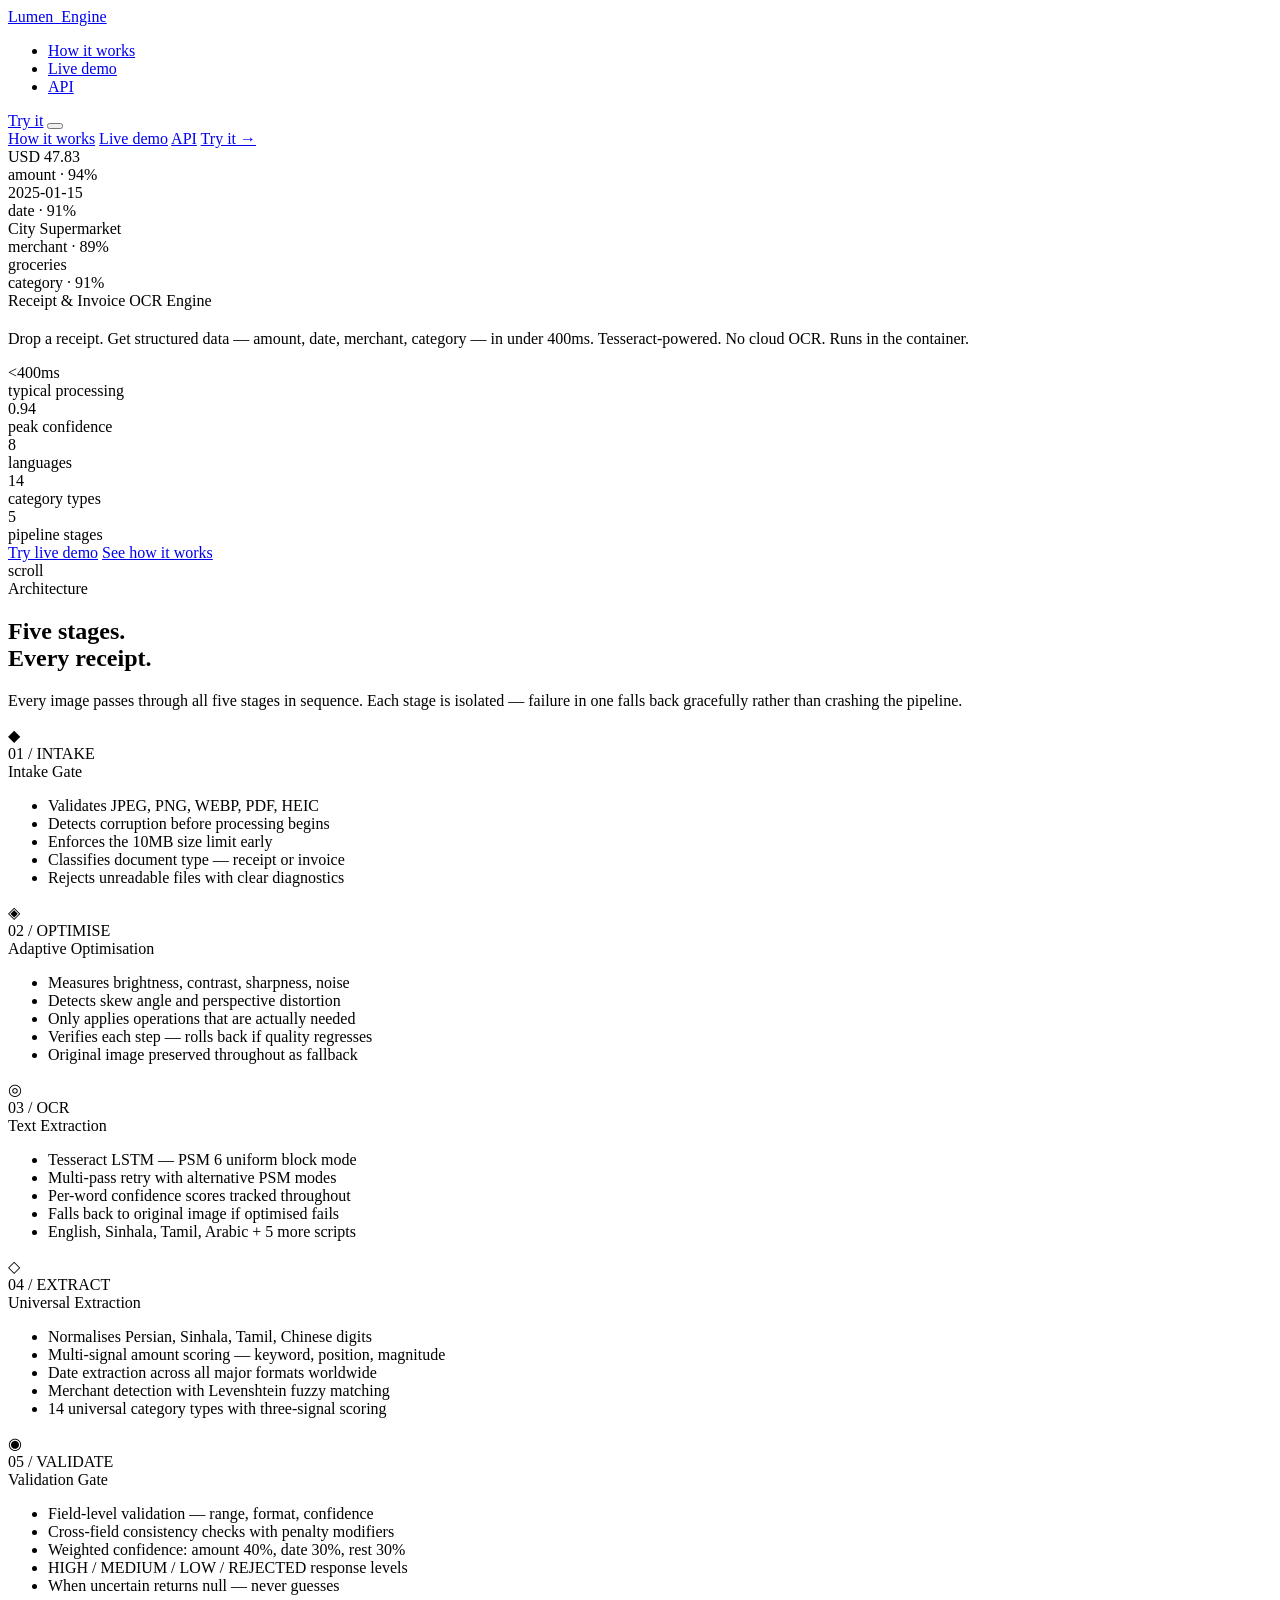
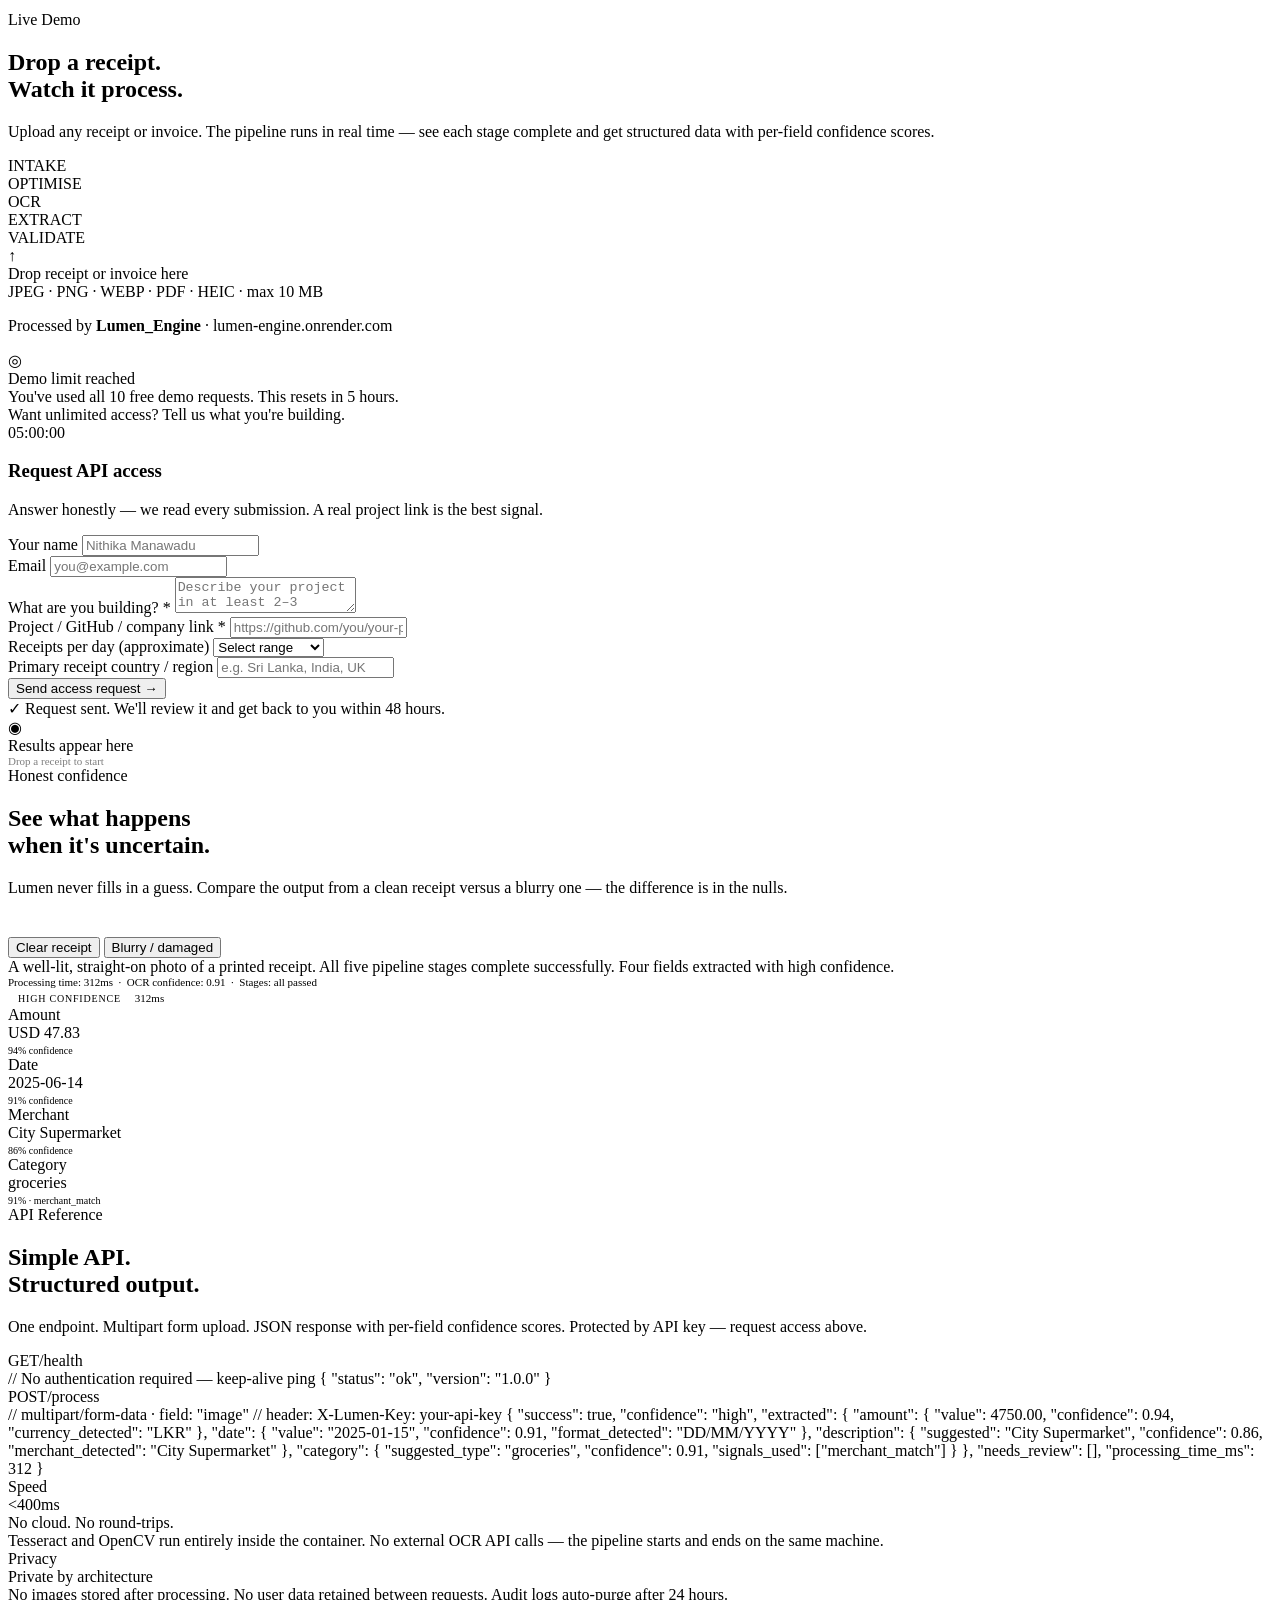
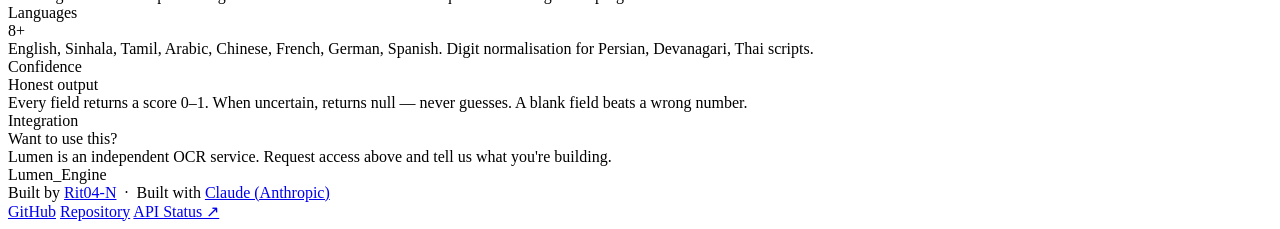
==== commit f919ea32: "updated and divided" ====
--- a/index.html
+++ b/index.html
@@ -12,256 +12,12 @@
 <meta name="twitter:card" content="summary">
 <meta name="twitter:title" content="Lumen_Engine — Receipt OCR">
 <meta name="twitter:description" content="Drop a receipt. Get structured data in under 400ms.">
-<style>
-:root {
-  --black:#080808;--surface:#0f0f0f;--card:#141414;
-  --border:#1e1e1e;--border-b:#2a2a2a;
-  --green:#a8e63d;--gd:#6fa826;--gbg:#0d1505;
-  --text:#efefef;--muted:#666;--subtle:#2a2a2a;
-  --danger:#e05252;--warn:#d4a017;
-  --mono:'SF Mono','Fira Code',monospace;
-  --sans:-apple-system,BlinkMacSystemFont,'Segoe UI',sans-serif;
-  --r:8px;
-}
-*{box-sizing:border-box;margin:0;padding:0}
-html{scroll-behavior:smooth}
-body{background:var(--black);color:var(--text);font-family:var(--sans);overflow-x:hidden;line-height:1.6}
-
-/* NAV */
-nav{position:fixed;top:0;left:0;right:0;z-index:100;display:flex;align-items:center;justify-content:space-between;padding:18px 48px;transition:background 0.3s,border-color 0.3s;border-bottom:0.5px solid transparent}
-nav.s{background:rgba(8,8,8,0.92);backdrop-filter:blur(16px);border-color:var(--border)}
-.logo{font-family:var(--mono);font-size:13px;letter-spacing:0.1em;color:var(--green);text-decoration:none}
-.logo span{color:var(--muted)}
-.nav-r{display:flex;align-items:center;gap:28px}
-.nav-links{display:flex;gap:28px;list-style:none}
-.nav-links a{font-size:13px;color:var(--muted);text-decoration:none;transition:color 0.2s}
-.nav-links a:hover{color:var(--text)}
-.nav-cta{font-family:var(--mono);font-size:11px;background:var(--green);color:var(--black);padding:6px 16px;border-radius:100px;text-decoration:none;font-weight:700;transition:opacity 0.2s}
-.nav-cta:hover{opacity:0.85}
-.hamburger{display:none;flex-direction:column;gap:5px;cursor:pointer;padding:4px;background:none;border:none}
-.hamburger span{width:20px;height:1.5px;background:var(--muted);border-radius:2px;transition:all 0.3s}
-.mobile-menu{display:none;position:fixed;top:57px;left:0;right:0;background:rgba(8,8,8,0.98);border-bottom:0.5px solid var(--border);padding:20px 24px;flex-direction:column;gap:16px;z-index:99}
-.mobile-menu a{font-size:14px;color:var(--muted);text-decoration:none;padding:8px 0;border-bottom:0.5px solid var(--border)}
-.mobile-menu a:last-child{border-bottom:none;color:var(--green)}
-.mobile-menu.open{display:flex}
-
-/* HERO */
-.hero{min-height:100vh;display:flex;flex-direction:column;align-items:center;justify-content:center;text-align:center;padding:120px 24px 80px;position:relative;overflow:hidden}
-.hero-glow{position:absolute;width:600px;height:600px;border-radius:50%;background:radial-gradient(circle,rgba(168,230,61,0.06),transparent 70%);top:50%;left:50%;transform:translate(-50%,-60%);pointer-events:none}
-.eyebrow{font-family:var(--mono);font-size:11px;letter-spacing:0.2em;color:var(--green);text-transform:uppercase;margin-bottom:24px;opacity:0;animation:fu 0.8s 0.3s forwards;display:flex;align-items:center;gap:8px;justify-content:center}
-.eyebrow::before{content:'';width:16px;height:1px;background:var(--gd)}
-h1{font-size:clamp(48px,9vw,104px);font-weight:600;letter-spacing:-0.04em;line-height:1.02;margin-bottom:24px;opacity:0;animation:fu 0.8s 0.5s forwards}
-.typed{color:var(--green)}
-.typed.done{border-right:none!important}
-.hero-sub{font-size:clamp(15px,1.8vw,19px);color:var(--muted);max-width:500px;line-height:1.75;margin-bottom:44px;opacity:0;animation:fu 0.8s 0.9s forwards}
-.hero-btns{display:flex;gap:12px;justify-content:center;flex-wrap:wrap;opacity:0;animation:fu 0.8s 1.1s forwards}
-.btn-p{background:var(--green);color:var(--black);padding:12px 26px;border-radius:var(--r);font-size:14px;font-weight:600;text-decoration:none;transition:opacity 0.2s,transform 0.2s}
-.btn-p:hover{opacity:0.88;transform:translateY(-1px)}
-.btn-g{border:0.5px solid var(--border-b);color:var(--muted);padding:12px 26px;border-radius:var(--r);font-size:14px;text-decoration:none;transition:border-color 0.2s,color 0.2s}
-.btn-g:hover{border-color:var(--gd);color:var(--text)}
-
-/* floating data cards */
-.floaters{position:absolute;inset:0;pointer-events:none}
-.fc{position:absolute;background:var(--card);border:0.5px solid var(--border);border-radius:10px;padding:12px 16px;font-family:var(--mono);font-size:11px;color:var(--muted);opacity:0}
-.fc .v{color:var(--green);font-size:13px;font-weight:500;margin-bottom:3px}
-.fc.a{top:20%;left:5%;animation:fi 1s 1.5s forwards,fy 7s 2.5s ease-in-out infinite}
-.fc.b{top:26%;right:4%;animation:fi 1s 1.8s forwards,fy 7s 2.8s ease-in-out infinite}
-.fc.c{bottom:24%;left:7%;animation:fi 1s 2.1s forwards,fy 7s 3.1s ease-in-out infinite}
-.fc.d{bottom:20%;right:6%;animation:fi 1s 2.4s forwards,fy 7s 3.4s ease-in-out infinite}
-.scroll-cue{position:absolute;bottom:32px;left:50%;transform:translateX(-50%);display:flex;flex-direction:column;align-items:center;gap:6px;font-family:var(--mono);font-size:10px;color:var(--muted);letter-spacing:0.1em;opacity:0;animation:fu 0.8s 1.8s forwards}
-.scroll-line{width:1px;height:36px;background:linear-gradient(var(--green),transparent);animation:sp 2s ease-in-out infinite}
-
-/* PIPELINE */
-.pipeline{background:var(--surface);border-top:0.5px solid var(--border);border-bottom:0.5px solid var(--border)}
-.inner{max-width:1100px;margin:0 auto;padding:100px 48px}
-.slabel{font-family:var(--mono);font-size:11px;letter-spacing:0.15em;color:var(--green);text-transform:uppercase;margin-bottom:14px}
-.stitle{font-size:clamp(28px,4vw,48px);font-weight:600;letter-spacing:-0.025em;line-height:1.18;margin-bottom:16px}
-.ssub{font-size:16px;color:var(--muted);line-height:1.75;max-width:540px}
-.flow-line{height:1px;background:linear-gradient(90deg,transparent,var(--green),transparent);margin:48px 0;opacity:0;transition:opacity 1s}
-.flow-line.vis{opacity:1}
-.pgrid{display:grid;grid-template-columns:repeat(5,1fr);gap:1px;background:var(--border);border-radius:12px;overflow:hidden;margin-top:0}
-.ps{background:var(--card);padding:28px 22px;opacity:0;transform:translateY(16px);transition:opacity 0.5s,transform 0.4s,background 0.2s}
-.ps.vis{opacity:1;transform:translateY(0)}
-.ps:hover{background:#181818}
-.pnum{font-family:var(--mono);font-size:10px;color:var(--green);letter-spacing:0.1em;margin-bottom:14px}
-.pico{font-size:22px;margin-bottom:14px;display:block;color:var(--gd)}
-.pname{font-size:14px;font-weight:600;margin-bottom:10px;color:var(--text)}
-.ppts{list-style:none;display:flex;flex-direction:column;gap:5px}
-.ppts li{font-size:11.5px;color:var(--muted);line-height:1.5;padding-left:11px;position:relative}
-.ppts li::before{content:'·';position:absolute;left:0;color:var(--green)}
-
-/* DEMO */
-.demo-s{border-top:0.5px solid var(--border)}
-.demo-wrap{display:grid;grid-template-columns:1fr 1fr;gap:40px;margin-top:48px;align-items:start}
-.prog-bar{display:flex;border-radius:6px;overflow:hidden;margin-bottom:16px;border:0.5px solid var(--border)}
-.pg{flex:1;padding:7px 4px;text-align:center;font-family:var(--mono);font-size:9px;letter-spacing:0.04em;color:var(--muted);background:var(--card);border-right:0.5px solid var(--border);transition:background 0.3s,color 0.3s}
-.pg:last-child{border-right:none}
-.pg.act{background:var(--gbg);color:var(--green)}
-.pg.done{background:#0c1804;color:var(--gd)}
-.drop-z{border:1px dashed var(--border-b);border-radius:12px;padding:56px 24px;text-align:center;cursor:pointer;transition:border-color 0.2s,background 0.2s;background:var(--card)}
-.drop-z:hover,.drop-z.over{border-color:var(--gd);background:var(--gbg)}
-.drop-z:focus{outline:2px solid var(--gd);outline-offset:2px}
-.drop-ico{width:48px;height:48px;border:0.5px solid var(--border-b);border-radius:10px;display:flex;align-items:center;justify-content:center;margin:0 auto 16px;font-size:20px;color:var(--muted);transition:border-color 0.2s}
-.drop-z:hover .drop-ico{border-color:var(--gd)}
-.drop-t{font-size:14px;font-weight:500;margin-bottom:6px}
-.drop-s{font-family:var(--mono);font-size:11px;color:var(--muted);letter-spacing:0.04em}
-.demo-note{font-family:var(--mono);font-size:11px;color:var(--muted);text-align:center;margin-top:10px}
-.demo-note strong{color:var(--text)}
-.result-panel{min-height:280px}
-.empty-state{display:flex;flex-direction:column;align-items:center;justify-content:center;min-height:280px;gap:10px;color:var(--muted);font-family:var(--mono);font-size:12px;text-align:center}
-.empty-ico{font-size:28px;opacity:0.25}
-
-/* results */
-.file-bar{display:flex;align-items:center;gap:10px;background:var(--card);border:0.5px solid var(--border);border-radius:var(--r);padding:9px 12px;margin-bottom:14px}
-.file-thumb{width:36px;height:36px;object-fit:cover;border-radius:4px;background:var(--border);flex-shrink:0}
-.file-ico{width:36px;height:36px;display:flex;align-items:center;justify-content:center;background:var(--surface);border:0.5px solid var(--border);border-radius:4px;color:var(--gd);font-size:16px;flex-shrink:0}
-.fname{font-size:13px;font-weight:500;color:var(--text)}
-.fsize{font-family:var(--mono);font-size:11px;color:var(--muted);margin-top:1px}
-.cbadge{display:inline-flex;align-items:center;gap:5px;font-family:var(--mono);font-size:10px;letter-spacing:0.08em;text-transform:uppercase;padding:4px 10px;border-radius:100px;border:0.5px solid;margin-bottom:14px}
-.ch{color:var(--green);border-color:var(--gd);background:var(--gbg)}
-.cm{color:var(--warn);border-color:#5a420a;background:#1a1305}
-.cl,.cr{color:var(--danger);border-color:#5a1a1a;background:#1a0808}
-.fgrid{display:grid;grid-template-columns:1fr 1fr;gap:1px;background:var(--border);border-radius:10px;overflow:hidden;margin-bottom:10px}
-.fb{background:var(--card);padding:14px 16px}
-.flabel{font-family:var(--mono);font-size:10px;letter-spacing:0.1em;color:var(--muted);text-transform:uppercase;margin-bottom:5px}
-.fval{font-size:17px;font-weight:500;color:var(--text);margin-bottom:5px;word-break:break-word}
-.fval.amt{color:var(--green)}
-.fval.nil{font-size:13px;color:var(--subtle);font-weight:400;font-style:italic}
-.fmeta{font-family:var(--mono);font-size:10px;color:var(--muted);margin-top:4px}
-.bw{height:2px;background:var(--border);border-radius:1px}
-.bf{height:100%;background:var(--gd);border-radius:1px;width:0;transition:width 0.9s ease}
-.ptime{font-family:var(--mono);font-size:11px;color:var(--muted);margin-bottom:6px}
-.jtog{background:none;border:none;color:var(--muted);font-family:var(--mono);font-size:11px;cursor:pointer;padding:0;transition:color 0.2s}
-.jtog:hover{color:var(--text)}
-.jblock{background:var(--surface);border:0.5px solid var(--border);border-radius:var(--r);padding:12px;font-family:var(--mono);font-size:11px;color:var(--muted);white-space:pre;overflow:auto;max-height:180px;display:none;margin-top:6px;line-height:1.7}
-.errbox{background:#1a0808;border:0.5px solid #5a1a1a;border-radius:var(--r);padding:12px 14px;font-size:13px;color:var(--danger)}
-.spinner{width:13px;height:13px;border:1.5px solid var(--border-b);border-top-color:var(--green);border-radius:50%;animation:spin 0.8s linear infinite;flex-shrink:0}
-.lrow{display:flex;align-items:center;gap:10px;color:var(--muted);font-family:var(--mono);font-size:12px;padding:20px 0}
-
-/* RATE LIMIT */
-.rl-wall{background:var(--card);border:0.5px solid var(--border);border-radius:12px;padding:32px;text-align:center;display:none}
-.rl-wall.show{display:block}
-.rl-icon{font-size:28px;margin-bottom:12px;opacity:0.6}
-.rl-title{font-size:16px;font-weight:500;margin-bottom:8px;color:var(--text)}
-.rl-sub{font-size:13px;color:var(--muted);line-height:1.6;margin-bottom:24px}
-.rl-timer{font-family:var(--mono);font-size:20px;color:var(--green);margin-bottom:20px;letter-spacing:0.05em}
-
-/* ACCESS FORM */
-.access-form{margin-top:20px;text-align:left}
-.access-form h3{font-size:14px;font-weight:500;margin-bottom:4px;color:var(--text)}
-.access-form p{font-size:12px;color:var(--muted);margin-bottom:16px;line-height:1.6}
-.form-group{margin-bottom:12px}
-.form-label{font-family:var(--mono);font-size:10px;letter-spacing:0.1em;color:var(--muted);text-transform:uppercase;display:block;margin-bottom:5px}
-.form-input,.form-textarea{width:100%;background:var(--surface);border:0.5px solid var(--border);border-radius:var(--r);color:var(--text);font-family:var(--sans);font-size:13px;padding:9px 12px;outline:none;transition:border-color 0.2s;resize:vertical}
-.form-input:focus,.form-textarea:focus{border-color:var(--gd)}
-.form-textarea{min-height:80px;line-height:1.5}
-.form-select{width:100%;background:var(--surface);border:0.5px solid var(--border);border-radius:var(--r);color:var(--text);font-family:var(--sans);font-size:13px;padding:9px 12px;outline:none;transition:border-color 0.2s;appearance:none}
-.form-select:focus{border-color:var(--gd)}
-.form-submit{width:100%;background:var(--green);color:var(--black);border:none;border-radius:var(--r);font-size:13px;font-weight:700;padding:10px;cursor:pointer;transition:opacity 0.2s;margin-top:4px;font-family:var(--sans)}
-.form-submit:hover{opacity:0.85}
-.form-success{background:var(--gbg);border:0.5px solid var(--gd);border-radius:var(--r);padding:12px;font-size:13px;color:var(--green);text-align:center;display:none}
-
-/* API */
-.api-s{border-top:0.5px solid var(--border);background:var(--surface)}
-.api-grid{display:grid;grid-template-columns:1fr 1fr;gap:56px;margin-top:48px;align-items:start}
-.ep{background:var(--card);border:0.5px solid var(--border);border-radius:12px;overflow:hidden;margin-bottom:14px;transition:border-color 0.3s}
-.ep:hover{border-color:var(--gd)}
-.eph{display:flex;align-items:center;gap:10px;padding:12px 16px;border-bottom:0.5px solid var(--border);background:var(--surface)}
-.mb{font-family:var(--mono);font-size:10px;font-weight:700;color:var(--green);background:var(--gbg);padding:3px 8px;border-radius:4px}
-.ep-path{font-family:var(--mono);font-size:13px;color:var(--text)}
-.code{padding:18px;font-family:var(--mono);font-size:11.5px;color:var(--muted);line-height:1.9;overflow-x:auto;white-space:pre}
-.ck{color:#7aa2f7}.cs{color:#9ece6a}.cn{color:#ff9e64}.cc{color:var(--subtle)}
-.feats{display:flex;flex-direction:column;gap:20px}
-.feat{display:flex;gap:14px;align-items:flex-start;padding:12px;border-radius:10px;transition:background 0.2s}
-.feat:hover{background:var(--card)}
-.ficon{width:36px;height:36px;background:var(--gbg);border:0.5px solid var(--gd);border-radius:var(--r);display:flex;align-items:center;justify-content:center;color:var(--green);flex-shrink:0;font-size:15px}
-.ftitle{font-size:14px;font-weight:600;margin-bottom:3px;color:var(--text)}
-.fdesc{font-size:13px;color:var(--muted);line-height:1.6}
-
-/* FOOTER */
-footer{border-top:0.5px solid var(--border);padding:40px 48px;max-width:1100px;margin:0 auto;display:flex;justify-content:space-between;align-items:center;flex-wrap:wrap;gap:20px}
-.fl{display:flex;flex-direction:column;gap:6px}
-.flogo{font-family:var(--mono);font-size:13px;color:var(--green);letter-spacing:0.1em}
-.fby{font-size:12px;color:var(--muted)}
-.fby a{color:var(--muted);text-decoration:none;transition:color 0.2s}
-.fby a:hover{color:var(--text)}
-.flinks{display:flex;gap:20px}
-.flinks a{font-family:var(--mono);font-size:11px;color:var(--muted);text-decoration:none;transition:color 0.2s}
-.flinks a:hover{color:var(--green)}
-
-/* REVEAL */
-.rv{opacity:0;transform:translateY(28px) scale(0.98);transition:opacity 0.7s cubic-bezier(.16,1,.3,1),transform 0.7s cubic-bezier(.16,1,.3,1)}
-.rv.vis{opacity:1;transform:none}
-
-/* ANIMATIONS */
-@keyframes fu{from{opacity:0;transform:translateY(20px)}to{opacity:1;transform:translateY(0)}}
-@keyframes fi{from{opacity:0;transform:translateY(12px)}to{opacity:0.65;transform:translateY(0)}}
-@keyframes fy{0%,100%{transform:translateY(0)}50%{transform:translateY(-10px)}}
-@keyframes sp{0%,100%{opacity:1}50%{opacity:0.3}}
-@keyframes spin{to{transform:rotate(360deg)}}
-
-/* STAT STRIP */
-.stats{display:flex;flex-direction:row;gap:1px;background:var(--border);border-radius:12px;overflow:hidden;margin-top:48px;width:100%;opacity:0;animation:fu 0.8s 1.3s forwards}.stat{flex:1;min-width:0}
-.stat{background:var(--card);padding:24px 20px;text-align:center}
-.stat-num{font-family:var(--mono);font-size:clamp(28px,4vw,40px);font-weight:600;color:var(--green);letter-spacing:-0.03em;line-height:1;margin-bottom:6px}
-.stat-label{font-family:var(--mono);font-size:10px;letter-spacing:0.12em;color:var(--muted);text-transform:uppercase}
-
-/* BENTO */
-.bento{display:grid;grid-template-columns:repeat(auto-fit,minmax(220px,1fr));gap:1px;background:var(--border);border-radius:12px;overflow:hidden;margin-top:48px}
-.bcard{background:var(--card);padding:28px 24px;transition:background 0.2s}
-.bcard:hover{background:#181818}
-.bcard.wide{grid-column:span 2}
-.bcard-label{font-family:var(--mono);font-size:10px;letter-spacing:0.12em;color:var(--green);text-transform:uppercase;margin-bottom:10px}
-.bcard-num{font-family:var(--mono);font-size:clamp(32px,4vw,48px);font-weight:600;color:var(--text);letter-spacing:-0.03em;line-height:1;margin-bottom:8px}
-.bcard-title{font-size:15px;font-weight:600;color:var(--text);margin-bottom:6px}
-.bcard-desc{font-size:13px;color:var(--muted);line-height:1.65}
-.bcard-bar{height:2px;background:var(--border);border-radius:1px;margin-top:14px}
-.bcard-fill{height:100%;background:var(--gd);border-radius:1px}
-
-/* SWITCHER */
-.switcher-s{border-top:0.5px solid var(--border);background:var(--surface)}
-.sw-tabs{display:flex;gap:1px;background:var(--border);border-radius:8px;overflow:hidden;margin-bottom:24px;width:fit-content}
-.sw-tab{font-family:var(--mono);font-size:12px;padding:8px 20px;background:var(--card);color:var(--muted);border:none;cursor:pointer;transition:background 0.2s,color 0.2s;letter-spacing:0.04em}
-.sw-tab.active{background:var(--gbg);color:var(--green)}
-.sw-panels{display:grid;grid-template-columns:1fr 1fr;gap:24px;align-items:start}
-.sw-desc{display:flex;flex-direction:column;gap:16px}
-.sw-claim{font-size:14px;color:var(--text);line-height:1.65;padding:16px;background:var(--card);border:0.5px solid var(--border);border-radius:var(--r);border-left:2px solid var(--green)}
-.sw-result{background:var(--card);border:0.5px solid var(--border);border-radius:12px;overflow:hidden}
-.sw-rh{padding:12px 16px;border-bottom:0.5px solid var(--border);background:var(--surface);font-family:var(--mono);font-size:11px;color:var(--muted);display:flex;align-items:center;justify-content:space-between}
-.sw-body{padding:16px}
-.sw-field{margin-bottom:14px}
-.sw-field:last-child{margin-bottom:0}
-.sw-flabel{font-family:var(--mono);font-size:10px;letter-spacing:0.1em;color:var(--muted);text-transform:uppercase;margin-bottom:4px}
-.sw-fval{font-size:16px;font-weight:500;color:var(--text);margin-bottom:4px}
-.sw-fval.g{color:var(--green)}
-.sw-fval.nil{font-size:13px;color:var(--subtle);font-style:italic;font-weight:400}
-.sw-bar-w{height:2px;background:var(--border);border-radius:1px}
-.sw-bar-f{height:100%;border-radius:1px;transition:width 0.6s ease}
-
-/* RESPONSIVE */
-@media(max-width:1050px){
-  .demo-wrap{grid-template-columns:1fr}
-  .api-grid{grid-template-columns:1fr}
-  .sw-panels{grid-template-columns:1fr}
-  .bcard.wide{grid-column:span 1}
-}
-@media(max-width:860px){
-  nav{padding:14px 20px}
-  .nav-links{display:none}
-  .hamburger{display:flex}
-  .inner{padding:72px 20px}
-  .pgrid{grid-template-columns:repeat(auto-fit,minmax(260px,1fr))}
-  .fc{display:none}
-  footer{padding:28px 20px;flex-direction:column;align-items:flex-start}
-}
-@media(max-width:480px){
-  .stats{gap:0px}
-  .stat{padding:16px 8px}
-  .stat-num{font-size:20px}
-  .stat-label{font-size:9px;letter-spacing:0.06em}
-  h1{font-size:42px}
-}
-</style>
+
+<!-- Favicon: bold mono "LE" on a black rounded square, sized to fill most
+     of the canvas so it reads clearly even at 16x16 tab size -->
+<link rel="icon" type="image/svg+xml" href="data:image/svg+xml,%3Csvg%20xmlns='http://www.w3.org/2000/svg'%20viewBox='0%200%2064%2064'%3E%3Crect%20width='64'%20height='64'%20rx='13'%20fill='%23080808'/%3E%3Ctext%20x='32'%20y='44'%20font-family='SF%20Mono,Menlo,Consolas,monospace'%20font-size='34'%20font-weight='700'%20fill='%23a8e63d'%20text-anchor='middle'%3ELE%3C/text%3E%3C/svg%3E">
+
+<link rel="stylesheet" href="part-1-styles.css">
 </head>
 <body>
 
@@ -298,16 +54,16 @@
   <div class="eyebrow">Receipt &amp; Invoice OCR Engine</div>
   <h1><span class="typed" id="typed" style="border-right:2px solid var(--green)"></span></h1>
   <p class="hero-sub">Drop a receipt. Get structured data — amount, date, merchant, category — in under 400ms. Tesseract-powered. No cloud OCR. Runs in the container.</p>
+  <div class="stats">
+    <div class="stat"><div class="stat-num">&lt;400ms</div><div class="stat-label">typical processing</div></div>
+    <div class="stat"><div class="stat-num">0.94</div><div class="stat-label">peak confidence</div></div>
+    <div class="stat"><div class="stat-num">8</div><div class="stat-label">languages</div></div>
+    <div class="stat"><div class="stat-num">14</div><div class="stat-label">category types</div></div>
+    <div class="stat"><div class="stat-num">5</div><div class="stat-label">pipeline stages</div></div>
+  </div>
   <div class="hero-btns">
     <a href="#demo" class="btn-p">Try live demo</a>
     <a href="#how" class="btn-g">See how it works</a>
-  </div>
-  <div class="stats">
-    <div class="stat"><div class="stat-num">&lt;400ms</div><div class="stat-label">typical processing</div></div>
-    <div class="stat"><div class="stat-num">0.94</div><div class="stat-label">peak confidence</div></div>
-    <div class="stat"><div class="stat-num">8</div><div class="stat-label">languages supported</div></div>
-    <div class="stat"><div class="stat-num">14</div><div class="stat-label">category types</div></div>
-    <div class="stat"><div class="stat-num">5</div><div class="stat-label">pipeline stages</div></div>
   </div>
   <div class="scroll-cue"><span>scroll</span><div class="scroll-line"></div></div>
 </section>
@@ -474,7 +230,7 @@
   </div>
 </section>
 
-<!-- API -->
+<!-- API — code sample first, feature bento stacked below it -->
 <section id="api" class="api-s">
   <div class="inner">
     <div class="rv">
@@ -482,7 +238,7 @@
       <h2 class="stitle">Simple API.<br>Structured output.</h2>
       <p class="ssub">One endpoint. Multipart form upload. JSON response with per-field confidence scores. Protected by API key — request access above.</p>
     </div>
-    <div class="api-grid" style="margin-top:48px">
+    <div class="api-grid">
       <div>
         <div class="ep rv">
           <div class="eph"><span class="mb">GET</span><span class="ep-path">/health</span></div>
@@ -556,336 +312,6 @@
   </div>
 </footer>
 
-<script>
-const LUMEN = 'https://lumen-engine.onrender.com';
-const FORMSPREE = 'https://formspree.io/f/xnjkozow'; // replace after creating Formspree form
-
-// ── TYPEWRITER ──
-const typed = document.getElementById('typed');
-let ci = 0;
-const word = 'Lumen_Engine';
-function type() {
-  typed.textContent = word.slice(0, ++ci);
-  if (ci < word.length) setTimeout(type, 75);
-  else typed.classList.add('done');
-}
-setTimeout(type, 700);
-
-// ── NAV ──
-window.addEventListener('scroll', () => document.getElementById('nav').classList.toggle('s', scrollY > 36));
-function toggleMenu() { document.getElementById('mmenu').classList.toggle('open'); }
-function closeMenu() { document.getElementById('mmenu').classList.remove('open'); }
-
-// ── REVEAL ──
-new IntersectionObserver(es => es.forEach(e => e.isIntersecting && e.target.classList.add('vis')), {threshold:0.08})
-  .observe && document.querySelectorAll('.rv').forEach(el => new IntersectionObserver(es => es.forEach(e => e.isIntersecting && e.target.classList.add('vis')), {threshold:0.08}).observe(el));
-
-// ── PIPELINE STEPS ──
-document.querySelectorAll('.ps').forEach(el => new IntersectionObserver(es => es.forEach(e => {
-  if (e.isIntersecting) setTimeout(() => e.target.classList.add('vis'), +e.target.dataset.d);
-}), {threshold:0.1}).observe(el));
-
-// ── FLOW LINE ──
-new IntersectionObserver(es => es.forEach(e => e.isIntersecting && e.target.classList.add('vis')), {threshold:0.4})
-  .observe(document.getElementById('fl'));
-
-// ── RATE LIMIT TRACKING (client-side, resets via localStorage) ──
-const RL_KEY = 'lumen_demo_rl';
-const RL_MAX = 10;
-const RL_WINDOW = 5 * 60 * 60 * 1000; // 5 hours ms
-
-function getRLState() {
-  try {
-    const s = JSON.parse(localStorage.getItem(RL_KEY) || '{}');
-    if (!s.reset || Date.now() > s.reset) return { count: 0, reset: Date.now() + RL_WINDOW };
-    return s;
-  } catch { return { count: 0, reset: Date.now() + RL_WINDOW }; }
-}
-function saveRLState(s) {
-  try { localStorage.setItem(RL_KEY, JSON.stringify(s)); } catch {}
-}
-function getRemainingRequests() {
-  const s = getRLState();
-  return Math.max(0, RL_MAX - s.count);
-}
-function incrementRL() {
-  const s = getRLState();
-  s.count++;
-  saveRLState(s);
-  return s;
-}
-function isRateLimited() { return getRemainingRequests() === 0; }
-function updateCounter() {
-  const rem = getRemainingRequests();
-  const el = document.getElementById('req-counter');
-  if (el) el.textContent = rem < RL_MAX ? `${rem} demo requests remaining · resets in 5h` : '';
-}
-updateCounter();
-
-// ── RATE LIMIT WALL ──
-let timerInterval = null;
-function showRLWall() {
-  document.getElementById('rlwall').classList.add('show');
-  document.getElementById('rp').style.display = 'none';
-  document.getElementById('dz').style.opacity = '0.4';
-  document.getElementById('dz').style.pointerEvents = 'none';
-  startTimer();
-}
-function startTimer() {
-  if (timerInterval) return;
-  timerInterval = setInterval(() => {
-    const s = getRLState();
-    const ms = Math.max(0, s.reset - Date.now());
-    const h = Math.floor(ms / 3600000);
-    const m = Math.floor((ms % 3600000) / 60000);
-    const sec = Math.floor((ms % 60000) / 1000);
-    document.getElementById('rltimer').textContent =
-      `${String(h).padStart(2,'0')}:${String(m).padStart(2,'0')}:${String(sec).padStart(2,'0')}`;
-    if (ms === 0) { clearInterval(timerInterval); location.reload(); }
-  }, 1000);
-}
-if (isRateLimited()) showRLWall();
-
-// ── DRAG & DROP ──
-function dzev(type, e) {
-  e.preventDefault();
-  const z = document.getElementById('dz');
-  if (type === 'over') z.classList.add('over');
-  else if (type === 'leave') z.classList.remove('over');
-  else if (type === 'drop') { z.classList.remove('over'); const f = e.dataTransfer.files[0]; if (f) run(f); }
-}
-function onpick(e) { const f = e.target.files[0]; if (f) run(f); e.target.value = ''; }
-
-// ── PIPELINE ANIMATION (proportional to actual elapsed time) ──
-const pids = ['p1','p2','p3','p4','p5'];
-function resetProg() { pids.forEach(id => { const el=document.getElementById(id); el.classList.remove('act','done'); }); }
-function animProg(startTime, totalMs) {
-  resetProg();
-  const weights = [0.05, 0.30, 0.35, 0.20, 0.10]; // proportion of total time each stage takes
-  let acc = 0;
-  weights.forEach((w, i) => {
-    acc += w;
-    const delay = acc * totalMs;
-    setTimeout(() => {
-      if (i > 0) { document.getElementById(pids[i-1]).classList.remove('act'); document.getElementById(pids[i-1]).classList.add('done'); }
-      if (i < pids.length) document.getElementById(pids[i]).classList.add('act');
-    }, delay);
-  });
-}
-function finishProg() {
-  pids.forEach(id => { const el=document.getElementById(id); el.classList.remove('act'); el.classList.add('done'); });
-}
-
-// ── PROCESS ──
-async function run(file) {
-  if (isRateLimited()) { showRLWall(); return; }
-  if (file.size > 10 * 1024 * 1024) {
-    document.getElementById('rp').innerHTML = `<div class="errbox">File is too large. Maximum size is 10MB. Please compress the image before uploading.</div>`;
-    return;
-  }
-
-  const rp = document.getElementById('rp');
-  const sizeMB = (file.size/1048576).toFixed(2);
-  const isImg = file.type.startsWith('image/');
-  const thumbSrc = isImg ? URL.createObjectURL(file) : null;
-
-  rp.innerHTML = `<div class="lrow"><div class="spinner"></div><span>Running pipeline — this may take up to 30s if the server just woke up...</span></div>`;
-
-  const est = 2000; // estimated time for animation
-  animProg(Date.now(), est);
-
-  const fd = new FormData();
-  fd.append('image', file);
-  const t0 = Date.now();
-
-  try {
-    const r = await fetch(LUMEN + '/demo/process', {
-      method: 'POST',
-      body: fd,
-      signal: AbortSignal.timeout(45000)
-    });
-
-    const elapsed = Date.now() - t0;
-
-    if (r.status === 429) {
-      const d = await r.json();
-      resetProg();
-      incrementRL(); // sync client state
-      showRLWall();
-      return;
-    }
-
-    const d = await r.json();
-    incrementRL();
-    updateCounter();
-    if (isRateLimited()) {
-      finishProg();
-      render(d, file, elapsed, thumbSrc, sizeMB);
-      setTimeout(() => showRLWall(), 3000); // show results briefly then show wall
-      return;
-    }
-    finishProg();
-    render(d, file, elapsed, thumbSrc, sizeMB);
-  } catch(e) {
-    resetProg();
-    rp.innerHTML = `<div class="errbox">
-      <strong>Connection failed.</strong><br><br>
-      ${e.name === 'TimeoutError'
-        ? 'The server took too long to respond. This usually means it was sleeping and is now waking up — try again in 30 seconds.'
-        : `Error: ${e.message}`}
-    </div>`;
-  }
-}
-
-// ── RENDER RESULTS ──
-function pct(v) { return Math.round((v||0)*100); }
-function bbar(v) { return `<div class="bw"><div class="bf" data-t="${pct(v)}%"></div></div>`; }
-function fv(v, cls='') {
-  if (v===null||v===undefined||v==='') return `<div class="fval nil">—</div>`;
-  return `<div class="fval ${cls}">${v}</div>`;
-}
-
-function render(d, file, elapsed, thumbSrc, sizeMB) {
-  const rp = document.getElementById('rp');
-  const conf = d.confidence||'rejected';
-  const ms = d.processing_time_ms||elapsed;
-
-  const fbar = `<div class="file-bar">
-    ${thumbSrc?`<img class="file-thumb" src="${thumbSrc}" alt="Receipt thumbnail"/>`:`<div class="file-ico">📄</div>`}
-    <div><div class="fname">${file.name}</div><div class="fsize">${sizeMB} MB · ${file.type||'unknown'}</div></div>
-  </div>`;
-
-  if (!d.success) {
-    const diag = d.diagnostics?Object.entries(d.diagnostics).map(([k,v])=>`${k}: ${v}`).join(' · '):'';
-    rp.innerHTML = `${fbar}<span class="cbadge cr">✗ ${conf}</span>
-      <div class="errbox" style="margin-top:10px">${d.message||'Processing failed.'}${diag?`<br><br><span style="font-size:11px;font-family:var(--mono)">${diag}</span>`:''}</div>
-      <div class="ptime" style="margin-top:10px">${ms}ms</div>`;
-    return;
-  }
-
-  const ex = d.extracted;
-  const amt = ex.amount.value!==null?`${ex.amount.currency_detected||''} ${ex.amount.value}`.trim():null;
-  const tags = (d.needs_review||[]).length>0
-    ? `<div style="display:flex;gap:5px;flex-wrap:wrap;margin-bottom:10px">${d.needs_review.map(f=>`<span style="font-family:var(--mono);font-size:10px;color:var(--warn);background:#1a1305;border:0.5px solid #5a420a;border-radius:100px;padding:2px 8px;text-transform:uppercase">review ${f}</span>`).join('')}</div>`
-    : `<div style="font-family:var(--mono);font-size:11px;color:var(--gd);margin-bottom:10px">✓ all fields extracted</div>`;
-
-  rp.innerHTML = `${fbar}
-    <div style="display:flex;align-items:center;justify-content:space-between;margin-bottom:10px">
-      <span class="cbadge c${conf.charAt(0)}">${conf==='high'?'✓':'⚠'} ${conf} confidence</span>
-      <span class="ptime" style="margin:0">${ms}ms</span>
-    </div>
-    ${tags}
-    <div class="fgrid">
-      <div class="fb"><div class="flabel">Amount</div>${fv(amt,amt?'amt':'')}${bbar(ex.amount.confidence)}<div class="fmeta">${pct(ex.amount.confidence)}% confidence${ex.amount.currency_detected?' · '+ex.amount.currency_detected:''}</div></div>
-      <div class="fb"><div class="flabel">Date</div>${fv(ex.date.value)}${bbar(ex.date.confidence)}<div class="fmeta">${ex.date.format_detected||pct(ex.date.confidence)+'% confidence'}</div></div>
-      <div class="fb"><div class="flabel">Merchant</div>${fv(ex.description.suggested)}${bbar(ex.description.confidence)}<div class="fmeta">${pct(ex.description.confidence)}% confidence</div></div>
-      <div class="fb"><div class="flabel">Category</div>${fv(ex.category.suggested_type)}${bbar(ex.category.confidence)}<div class="fmeta">${(ex.category.signals_used||[]).join(' · ')||pct(ex.category.confidence)+'% confidence'}</div></div>
-    </div>
-    <button class="jtog" onclick="jtoggle(this)">▸ raw JSON</button>
-    <div class="jblock">${JSON.stringify(d,null,2)}</div>`;
-
-  setTimeout(() => document.querySelectorAll('.bf').forEach(b => { b.style.width = b.dataset.t; }), 80);
-}
-
-function jtoggle(btn) {
-  const b = btn.nextElementSibling;
-  const o = b.style.display==='block';
-  b.style.display = o?'none':'block';
-  btn.textContent = o?'▸ raw JSON':'▾ raw JSON';
-}
-
-// ── ACCESS FORM ──
-// ── CONFIDENCE SWITCHER ──
-const swStates = [
-  {
-    label: 'high confidence',
-    labelClass: 'color:var(--green);background:var(--gbg);border:0.5px solid var(--gd)',
-    ms: '312ms',
-    claim: 'A well-lit, straight-on photo of a printed receipt. All five pipeline stages complete successfully. Four fields extracted with high confidence.',
-    meta: 'Processing time: 312ms · OCR confidence: 0.91 · Stages: all passed',
-    amount: 'USD 47.83', abar: '94%', ameta: '94% confidence',
-    date: '2025-06-14', dbar: '91%', dmeta: '91% confidence',
-    merchant: 'City Supermarket', mbar: '86%', mmeta: '86% confidence',
-    category: 'groceries', cbar: '91%', cmeta: '91% · merchant_match',
-    amtClass: 'sw-fval g', dateClass: 'sw-fval', mClass: 'sw-fval', catClass: 'sw-fval',
-  },
-  {
-    label: 'rejected',
-    labelClass: 'color:var(--danger);background:#1a0808;border:0.5px solid #5a1a1a',
-    ms: '145ms',
-    claim: 'A photo taken at an angle in poor lighting. OCR confidence fell below the 60% threshold. Rather than guess, Lumen returns null for every uncertain field.',
-    meta: 'Processing time: 145ms · OCR confidence: 0.41 · Stage 3 quality gate: failed',
-    amount: '—', abar: '0%', ameta: '0% — not extracted',
-    date: '—', dbar: '0%', dmeta: '0% — not extracted',
-    merchant: '—', mbar: '0%', mmeta: '0% — not extracted',
-    category: 'uncategorized', cbar: '0%', cmeta: '0% — no signals',
-    amtClass: 'sw-fval nil', dateClass: 'sw-fval nil', mClass: 'sw-fval nil', catClass: 'sw-fval nil',
-  }
-];
-let swActive = 0;
-function swTab(i) {
-  swActive = i;
-  document.querySelectorAll('.sw-tab').forEach((t,j) => t.classList.toggle('active', i===j));
-  const s = swStates[i];
-  document.getElementById('sw-badge').textContent = s.label;
-  document.getElementById('sw-badge').style.cssText = `font-family:var(--mono);font-size:10px;letter-spacing:0.08em;text-transform:uppercase;padding:3px 10px;border-radius:100px;${s.labelClass}`;
-  document.getElementById('sw-ms').textContent = s.ms;
-  document.getElementById('sw-claim').textContent = s.claim;
-  document.getElementById('sw-meta').textContent = s.meta;
-  document.getElementById('sw-amount').textContent = s.amount;
-  document.getElementById('sw-amount').className = s.amtClass;
-  document.getElementById('sw-abar').style.width = '0%';
-  document.getElementById('sw-ameta').textContent = s.ameta;
-  document.getElementById('sw-date').textContent = s.date;
-  document.getElementById('sw-date').className = s.dateClass;
-  document.getElementById('sw-dbar').style.width = '0%';
-  document.getElementById('sw-dmeta').textContent = s.dmeta;
-  document.getElementById('sw-merchant').textContent = s.merchant;
-  document.getElementById('sw-merchant').className = s.mClass;
-  document.getElementById('sw-mbar').style.width = '0%';
-  document.getElementById('sw-mmeta').textContent = s.mmeta;
-  document.getElementById('sw-cat').textContent = s.category;
-  document.getElementById('sw-cat').className = s.catClass;
-  document.getElementById('sw-cbar').style.width = '0%';
-  document.getElementById('sw-cmeta').textContent = s.cmeta;
-  const barColor = i === 0 ? 'var(--gd)' : 'var(--danger)';
-  setTimeout(() => {
-    document.getElementById('sw-abar').style.cssText = `width:${s.abar};background:${barColor};transition:width 0.6s ease`;
-    document.getElementById('sw-dbar').style.cssText = `width:${s.dbar};background:${barColor};transition:width 0.6s ease`;
-    document.getElementById('sw-mbar').style.cssText = `width:${s.mbar};background:${barColor};transition:width 0.6s ease`;
-    document.getElementById('sw-cbar').style.cssText = `width:${s.cbar};background:${barColor};transition:width 0.6s ease`;
-  }, 60);
-}
-
-async function submitAccess(e) {
-  e.preventDefault();
-  const btn = e.target.querySelector('.form-submit');
-  btn.textContent = 'Sending...'; btn.disabled = true;
-  const body = {
-    name: document.getElementById('f-name').value,
-    email: document.getElementById('f-email').value,
-    what: document.getElementById('f-what').value,
-    link: document.getElementById('f-link').value,
-    volume: document.getElementById('f-vol').value,
-    country: document.getElementById('f-country').value,
-  };
-  try {
-    const r = await fetch(FORMSPREE, {
-      method:'POST', headers:{'Content-Type':'application/json','Accept':'application/json'},
-      body: JSON.stringify(body)
-    });
-    if (r.ok) {
-      document.getElementById('aform').style.display = 'none';
-      document.getElementById('fsuccess').style.display = 'block';
-    } else {
-      btn.textContent = 'Send access request →'; btn.disabled = false;
-      alert('Something went wrong. Please try again.');
-    }
-  } catch {
-    btn.textContent = 'Send access request →'; btn.disabled = false;
-    alert('Could not send. Check your connection and try again.');
-  }
-}
-</script>
+<script src="part-3-scripts.js"></script>
 </body>
 </html>
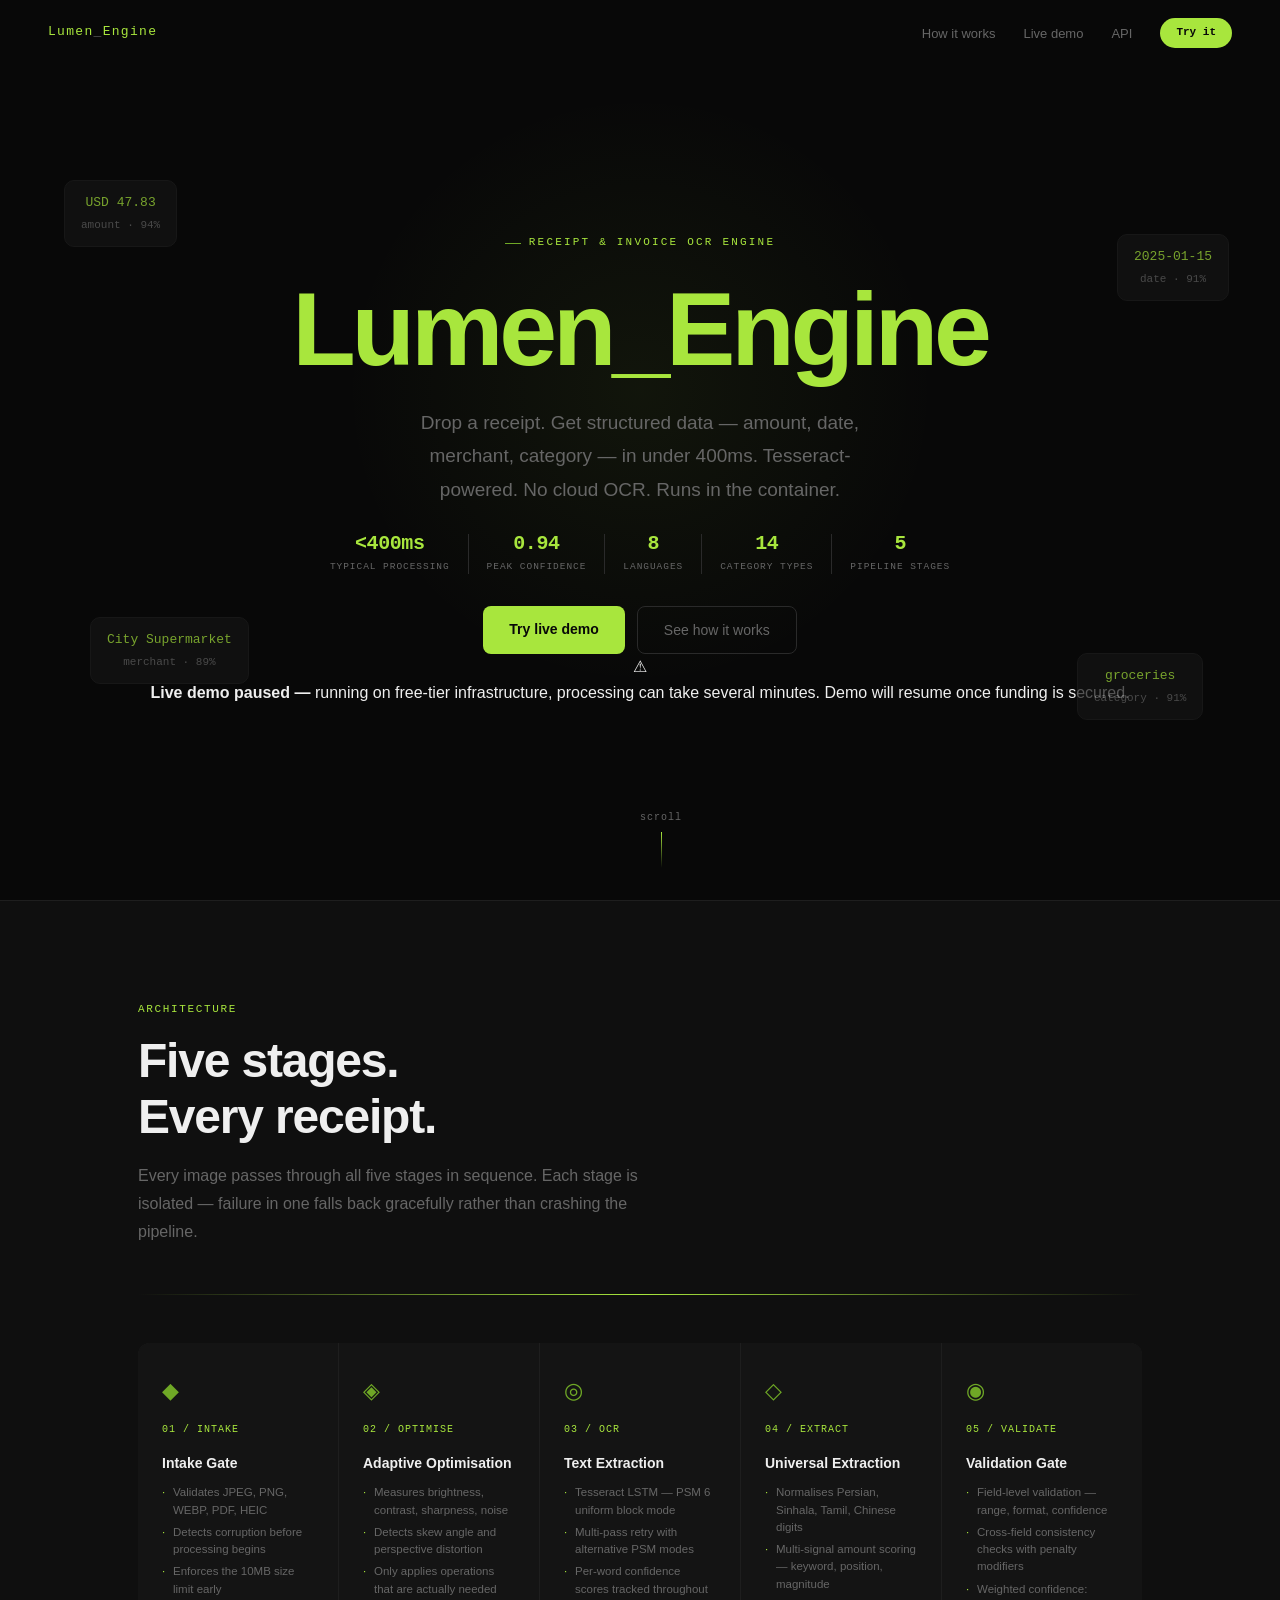
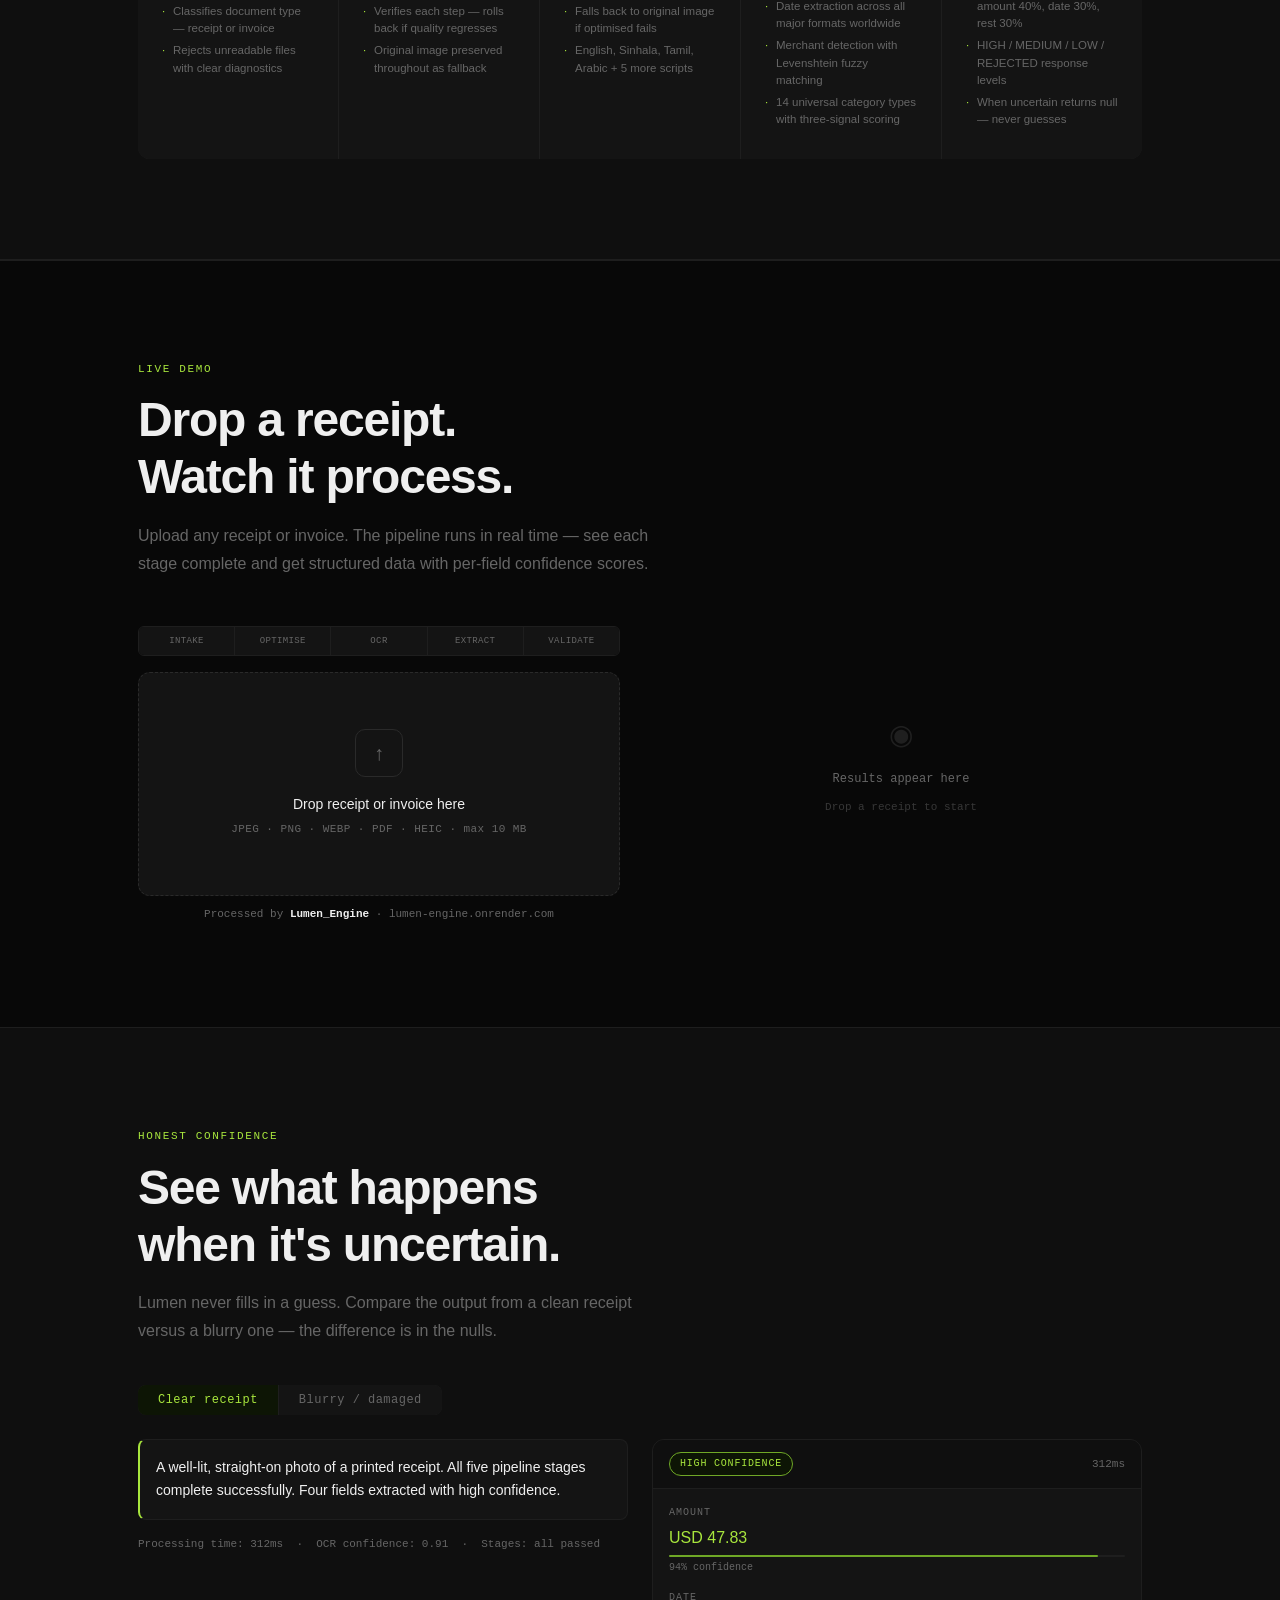
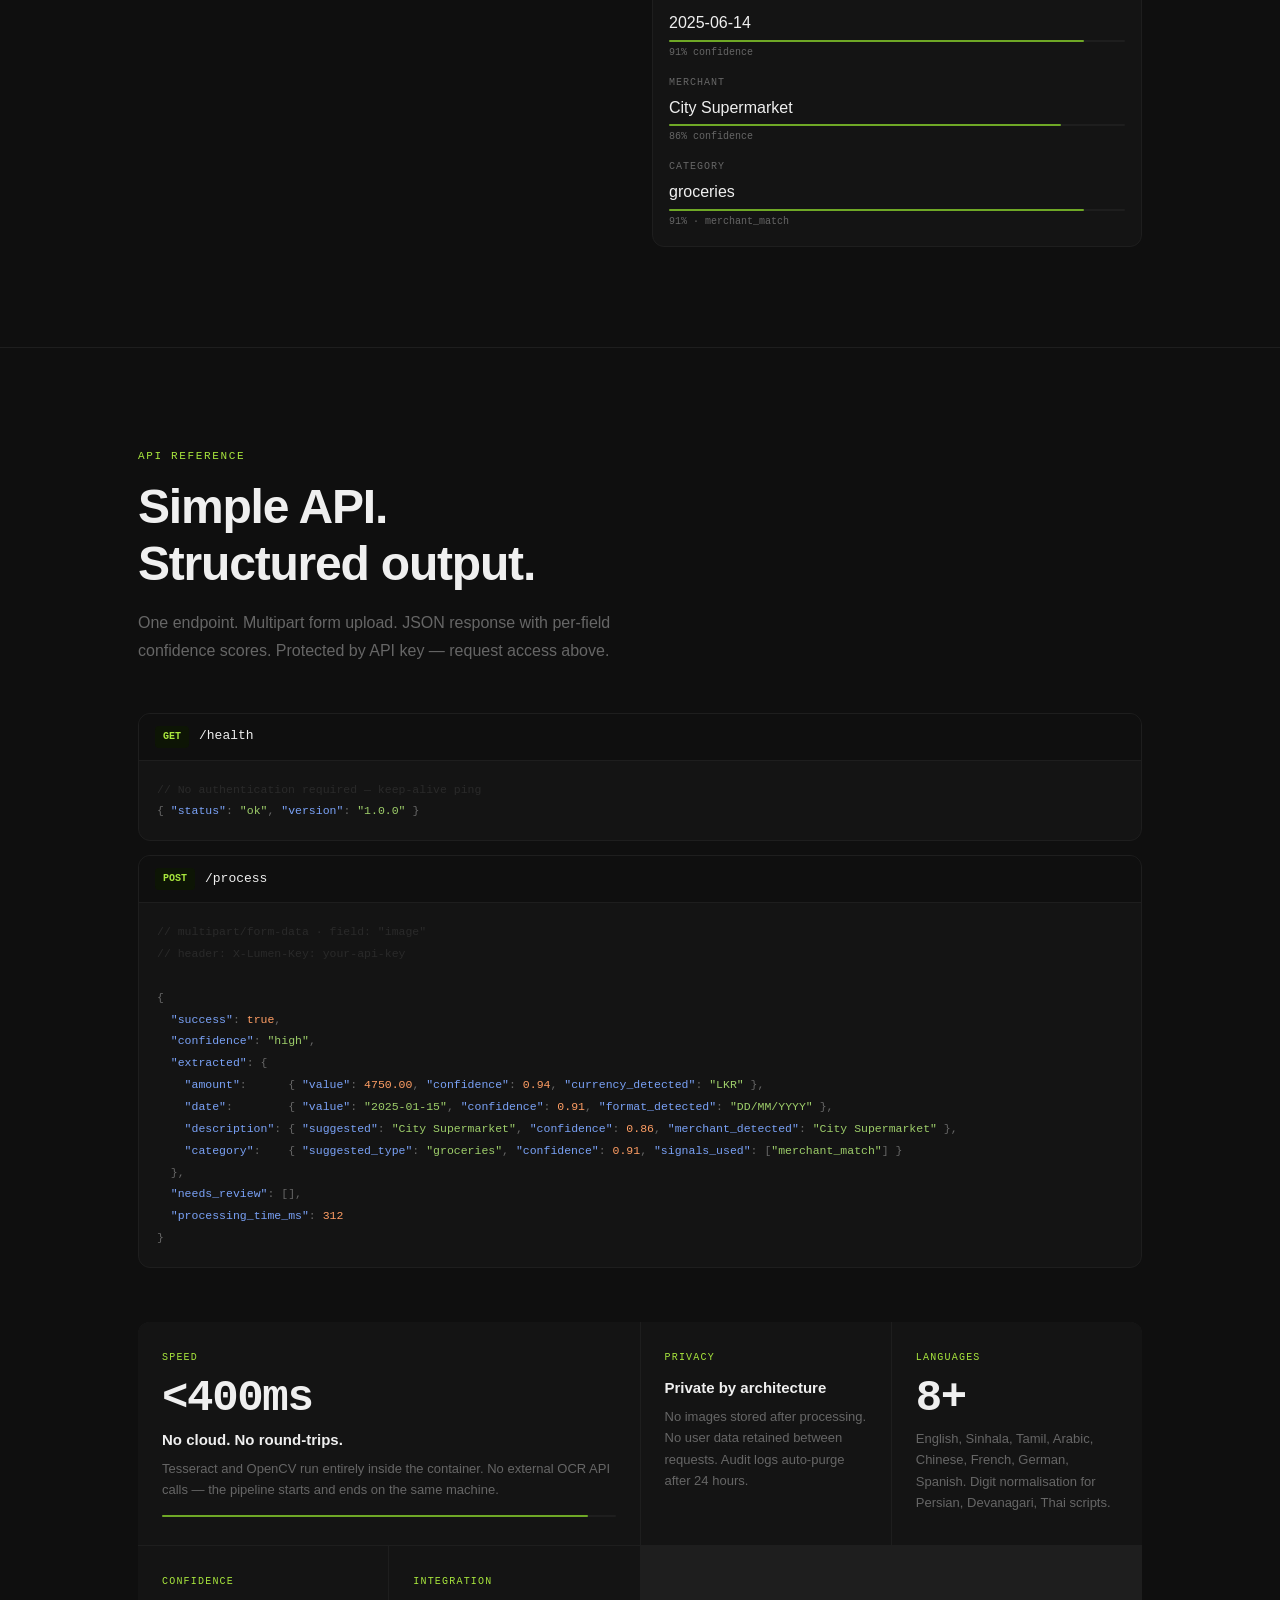
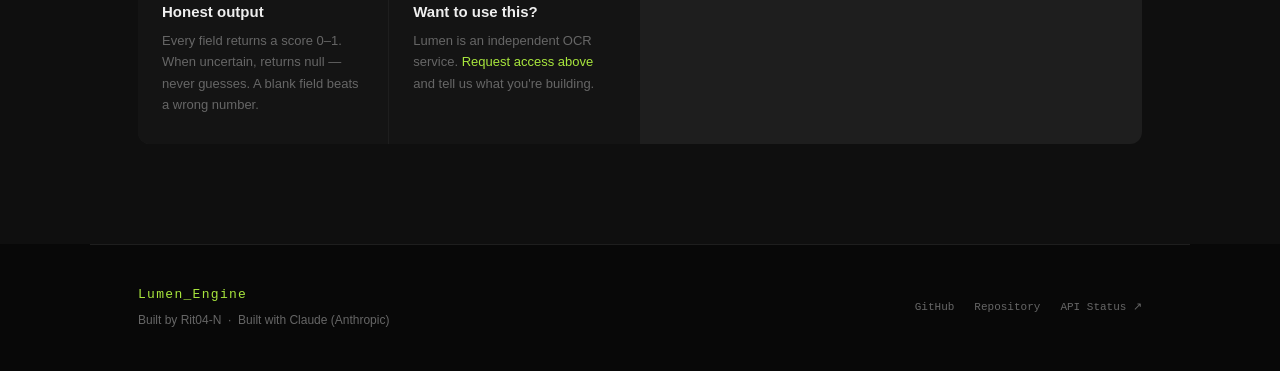
==== commit 7bc7d00a: "Update HTML to use new stylesheet and scripts" ====
--- a/index.html
+++ b/index.html
@@ -17,7 +17,7 @@
      of the canvas so it reads clearly even at 16x16 tab size -->
 <link rel="icon" type="image/svg+xml" href="data:image/svg+xml,%3Csvg%20xmlns='http://www.w3.org/2000/svg'%20viewBox='0%200%2064%2064'%3E%3Crect%20width='64'%20height='64'%20rx='13'%20fill='%23080808'/%3E%3Ctext%20x='32'%20y='44'%20font-family='SF%20Mono,Menlo,Consolas,monospace'%20font-size='34'%20font-weight='700'%20fill='%23a8e63d'%20text-anchor='middle'%3ELE%3C/text%3E%3C/svg%3E">
 
-<link rel="stylesheet" href="part-1-styles.css">
+<link rel="stylesheet" href="styles.css">
 </head>
 <body>
 
@@ -64,6 +64,10 @@
   <div class="hero-btns">
     <a href="#demo" class="btn-p">Try live demo</a>
     <a href="#how" class="btn-g">See how it works</a>
+  </div>
+  <div class="hero-notice">
+    <span class="icon">⚠</span>
+    <p><strong>Live demo paused —</strong> running on free-tier infrastructure, processing can take several minutes. Demo will resume once funding is secured.</p>
   </div>
   <div class="scroll-cue"><span>scroll</span><div class="scroll-line"></div></div>
 </section>
@@ -312,6 +316,6 @@
   </div>
 </footer>
 
-<script src="part-3-scripts.js"></script>
+<script src="scripts.js"></script>
 </body>
 </html>
--- a/styles.css
+++ b/styles.css
@@ -0,0 +1,261 @@
+:root {
+  --black:#080808;--surface:#0f0f0f;--card:#141414;
+  --border:#1e1e1e;--border-b:#2a2a2a;
+  --green:#a8e63d;--gd:#6fa826;--gbg:#0d1505;
+  --text:#efefef;--muted:#666;--subtle:#2a2a2a;
+  --danger:#e05252;--warn:#d4a017;
+  --mono:'SF Mono','Fira Code',monospace;
+  --sans:-apple-system,BlinkMacSystemFont,'Segoe UI',sans-serif;
+  --r:8px;
+}
+*{box-sizing:border-box;margin:0;padding:0}
+html{scroll-behavior:smooth}
+body{background:var(--black);color:var(--text);font-family:var(--sans);overflow-x:hidden;line-height:1.6;width:100%}
+
+/* NAV */
+nav{position:fixed;top:0;left:0;right:0;z-index:100;display:flex;align-items:center;justify-content:space-between;padding:18px 48px;transition:background 0.3s,border-color 0.3s;border-bottom:0.5px solid transparent}
+nav.s{background:rgba(8,8,8,0.92);backdrop-filter:blur(16px);border-color:var(--border)}
+.logo{font-family:var(--mono);font-size:13px;letter-spacing:0.1em;color:var(--green);text-decoration:none}
+.logo span{color:var(--muted)}
+.nav-r{display:flex;align-items:center;gap:28px}
+.nav-links{display:flex;gap:28px;list-style:none}
+.nav-links a{font-size:13px;color:var(--muted);text-decoration:none;transition:color 0.2s}
+.nav-links a:hover{color:var(--text)}
+.nav-cta{font-family:var(--mono);font-size:11px;background:var(--green);color:var(--black);padding:6px 16px;border-radius:100px;text-decoration:none;font-weight:700;transition:opacity 0.2s}
+.nav-cta:hover{opacity:0.85}
+.hamburger{display:none;flex-direction:column;gap:5px;cursor:pointer;padding:4px;background:none;border:none}
+.hamburger span{width:20px;height:1.5px;background:var(--muted);border-radius:2px;transition:all 0.3s}
+.mobile-menu{display:none;position:fixed;top:57px;left:0;right:0;background:rgba(8,8,8,0.98);border-bottom:0.5px solid var(--border);padding:20px 24px;flex-direction:column;gap:16px;z-index:99}
+.mobile-menu a{font-size:14px;color:var(--muted);text-decoration:none;padding:8px 0;border-bottom:0.5px solid var(--border)}
+.mobile-menu a:last-child{border-bottom:none;color:var(--green)}
+.mobile-menu.open{display:flex}
+
+/* HERO */
+/* min-height uses vh as a fallback, then svh overrides it in browsers that
+   support it — this stops the page from jumping/resizing when a mobile
+   browser's address bar shows or hides while scrolling ("100vh bug") */
+.hero{min-height:100vh;min-height:100svh;display:flex;flex-direction:column;align-items:center;justify-content:center;text-align:center;padding:120px 24px 80px;position:relative;overflow:hidden;width:100%}
+.hero-glow{position:absolute;width:600px;height:600px;max-width:150vw;border-radius:50%;background:radial-gradient(circle,rgba(168,230,61,0.06),transparent 70%);top:50%;left:50%;transform:translate(-50%,-60%);pointer-events:none}
+.eyebrow{font-family:var(--mono);font-size:11px;letter-spacing:0.2em;color:var(--green);text-transform:uppercase;margin-bottom:24px;opacity:0;animation:fu 0.8s 0.3s forwards;display:flex;align-items:center;gap:8px;justify-content:center}
+.eyebrow::before{content:'';width:16px;height:1px;background:var(--gd)}
+h1{font-size:clamp(40px,9vw,104px);font-weight:600;letter-spacing:-0.04em;line-height:1.02;margin-bottom:24px;opacity:0;animation:fu 0.8s 0.5s forwards;word-break:break-word}
+.typed{color:var(--green)}
+.typed.done{border-right:none!important}
+.hero-sub{font-size:clamp(15px,1.8vw,19px);color:var(--muted);max-width:500px;line-height:1.75;margin-bottom:28px;opacity:0;animation:fu 0.8s 0.9s forwards;padding:0 8px}
+
+/* stat strip — plain typography with hairline dividers instead of a boxed
+   card row, so it reads as a continuation of the intro copy, not a widget
+   bolted on underneath everything */
+.stats{display:flex;flex-wrap:wrap;justify-content:center;align-items:center;row-gap:10px;margin-bottom:32px;opacity:0;animation:fu 0.8s 1.05s forwards}
+.stat{padding:0 18px;text-align:center}
+.stat:not(:last-child){border-right:0.5px solid var(--border-b)}
+.stat-num{font-family:var(--mono);font-size:clamp(16px,2vw,20px);font-weight:600;color:var(--green);letter-spacing:-0.02em;line-height:1;margin-bottom:5px}
+.stat-label{font-family:var(--mono);font-size:9.5px;letter-spacing:0.1em;color:var(--muted);text-transform:uppercase;white-space:nowrap}
+
+.hero-btns{display:flex;gap:12px;justify-content:center;flex-wrap:wrap;opacity:0;animation:fu 0.8s 1.2s forwards}
+.btn-p{background:var(--green);color:var(--black);padding:12px 26px;border-radius:var(--r);font-size:14px;font-weight:600;text-decoration:none;transition:opacity 0.2s,transform 0.2s}
+.btn-p:hover{opacity:0.88;transform:translateY(-1px)}
+.btn-g{border:0.5px solid var(--border-b);color:var(--muted);padding:12px 26px;border-radius:var(--r);font-size:14px;text-decoration:none;transition:border-color 0.2s,color 0.2s}
+.btn-g:hover{border-color:var(--gd);color:var(--text)}
+
+/* floating data cards — appear while the title is still typing (short
+   delays below), gentle bob afterwards, visible at every screen size
+   instead of hard-hidden on mobile */
+.floaters{position:absolute;inset:0;pointer-events:none}
+.fc{position:absolute;background:var(--card);border:0.5px solid var(--border);border-radius:10px;padding:12px 16px;font-family:var(--mono);font-size:11px;color:var(--muted);opacity:0;will-change:transform,opacity;max-width:44vw}
+.fc .v{color:var(--green);font-size:13px;font-weight:500;margin-bottom:3px}
+.fc.a{top:20%;left:5%;animation:fi 0.9s 0.8s forwards,fy 8s 1.8s ease-in-out infinite}
+.fc.b{top:26%;right:4%;animation:fi 0.9s 1.0s forwards,fy 8s 2.0s ease-in-out infinite}
+.fc.c{bottom:24%;left:7%;animation:fi 0.9s 1.2s forwards,fy 8s 2.2s ease-in-out infinite}
+.fc.d{bottom:20%;right:6%;animation:fi 0.9s 1.4s forwards,fy 8s 2.4s ease-in-out infinite}
+.scroll-cue{position:absolute;bottom:32px;left:50%;transform:translateX(-50%);display:flex;flex-direction:column;align-items:center;gap:6px;font-family:var(--mono);font-size:10px;color:var(--muted);letter-spacing:0.1em;opacity:0;animation:fu 0.8s 1.5s forwards}
+.scroll-line{width:1px;height:36px;background:linear-gradient(var(--green),transparent);animation:sp 2s ease-in-out infinite}
+
+/* PIPELINE */
+.pipeline{background:var(--surface);border-top:0.5px solid var(--border);border-bottom:0.5px solid var(--border)}
+.inner{max-width:1100px;margin:0 auto;padding:100px 48px;width:100%}
+.slabel{font-family:var(--mono);font-size:11px;letter-spacing:0.15em;color:var(--green);text-transform:uppercase;margin-bottom:14px}
+.stitle{font-size:clamp(26px,4vw,48px);font-weight:600;letter-spacing:-0.025em;line-height:1.18;margin-bottom:16px}
+.ssub{font-size:16px;color:var(--muted);line-height:1.75;max-width:540px}
+.flow-line{height:1px;background:linear-gradient(90deg,transparent,var(--green),transparent);margin:48px 0;opacity:0;transition:opacity 1s}
+.flow-line.vis{opacity:1}
+/* fluid at every width, not just below one breakpoint — prevents the
+   "squeezed at medium widths" cramped feeling */
+.pgrid{display:grid;grid-template-columns:repeat(auto-fit,minmax(200px,1fr));gap:1px;background:var(--border);border-radius:12px;overflow:hidden}
+.ps{background:var(--card);padding:30px 24px;opacity:0;transform:translateY(16px);transition:opacity 0.5s,transform 0.4s,background 0.2s}
+.ps.vis{opacity:1;transform:translateY(0)}
+.ps:hover{background:#181818}
+.pnum{font-family:var(--mono);font-size:10px;color:var(--green);letter-spacing:0.1em;margin-bottom:14px}
+.pico{font-size:22px;margin-bottom:14px;display:block;color:var(--gd)}
+.pname{font-size:14px;font-weight:600;margin-bottom:10px;color:var(--text)}
+.ppts{list-style:none;display:flex;flex-direction:column;gap:5px}
+.ppts li{font-size:11.5px;color:var(--muted);line-height:1.5;padding-left:11px;position:relative}
+.ppts li::before{content:'·';position:absolute;left:0;color:var(--green)}
+
+/* DEMO */
+.demo-s{border-top:0.5px solid var(--border)}
+.demo-wrap{display:grid;grid-template-columns:1fr 1fr;gap:40px;margin-top:48px;align-items:start}
+.prog-bar{display:flex;border-radius:6px;overflow:hidden;margin-bottom:16px;border:0.5px solid var(--border)}
+.pg{flex:1;padding:7px 4px;text-align:center;font-family:var(--mono);font-size:9px;letter-spacing:0.04em;color:var(--muted);background:var(--card);border-right:0.5px solid var(--border);transition:background 0.3s,color 0.3s}
+.pg:last-child{border-right:none}
+.pg.act{background:var(--gbg);color:var(--green)}
+.pg.done{background:#0c1804;color:var(--gd)}
+.drop-z{border:1px dashed var(--border-b);border-radius:12px;padding:56px 24px;text-align:center;cursor:pointer;transition:border-color 0.2s,background 0.2s;background:var(--card)}
+.drop-z:hover,.drop-z.over{border-color:var(--gd);background:var(--gbg)}
+.drop-z:focus{outline:2px solid var(--gd);outline-offset:2px}
+.drop-ico{width:48px;height:48px;border:0.5px solid var(--border-b);border-radius:10px;display:flex;align-items:center;justify-content:center;margin:0 auto 16px;font-size:20px;color:var(--muted);transition:border-color 0.2s}
+.drop-z:hover .drop-ico{border-color:var(--gd)}
+.drop-t{font-size:14px;font-weight:500;margin-bottom:6px}
+.drop-s{font-family:var(--mono);font-size:11px;color:var(--muted);letter-spacing:0.04em}
+.demo-note{font-family:var(--mono);font-size:11px;color:var(--muted);text-align:center;margin-top:10px}
+.demo-note strong{color:var(--text)}
+.result-panel{min-height:280px}
+.empty-state{display:flex;flex-direction:column;align-items:center;justify-content:center;min-height:280px;gap:10px;color:var(--muted);font-family:var(--mono);font-size:12px;text-align:center}
+.empty-ico{font-size:28px;opacity:0.25}
+
+/* results */
+.file-bar{display:flex;align-items:center;gap:10px;background:var(--card);border:0.5px solid var(--border);border-radius:var(--r);padding:9px 12px;margin-bottom:14px}
+.file-thumb{width:36px;height:36px;object-fit:cover;border-radius:4px;background:var(--border);flex-shrink:0}
+.file-ico{width:36px;height:36px;display:flex;align-items:center;justify-content:center;background:var(--surface);border:0.5px solid var(--border);border-radius:4px;color:var(--gd);flex-shrink:0}
+.fname{font-size:13px;font-weight:500;color:var(--text)}
+.fsize{font-family:var(--mono);font-size:11px;color:var(--muted);margin-top:1px}
+.cbadge{display:inline-flex;align-items:center;gap:5px;font-family:var(--mono);font-size:10px;letter-spacing:0.08em;text-transform:uppercase;padding:4px 10px;border-radius:100px;border:0.5px solid;margin-bottom:14px}
+.ch{color:var(--green);border-color:var(--gd);background:var(--gbg)}
+.cm{color:var(--warn);border-color:#5a420a;background:#1a1305}
+.cl,.cr{color:var(--danger);border-color:#5a1a1a;background:#1a0808}
+.fgrid{display:grid;grid-template-columns:repeat(auto-fit,minmax(150px,1fr));gap:1px;background:var(--border);border-radius:10px;overflow:hidden;margin-bottom:10px}
+.fb{background:var(--card);padding:14px 16px}
+.flabel{font-family:var(--mono);font-size:10px;letter-spacing:0.1em;color:var(--muted);text-transform:uppercase;margin-bottom:5px}
+.fval{font-size:17px;font-weight:500;color:var(--text);margin-bottom:5px;word-break:break-word}
+.fval.amt{color:var(--green)}
+.fval.nil{font-size:13px;color:var(--subtle);font-weight:400;font-style:italic}
+.fmeta{font-family:var(--mono);font-size:10px;color:var(--muted);margin-top:4px}
+.bw{height:2px;background:var(--border);border-radius:1px}
+.bf{height:100%;background:var(--gd);border-radius:1px;width:0;transition:width 0.9s ease}
+.ptime{font-family:var(--mono);font-size:11px;color:var(--muted);margin-bottom:6px}
+.jtog{background:none;border:none;color:var(--muted);font-family:var(--mono);font-size:11px;cursor:pointer;padding:0;transition:color 0.2s}
+.jtog:hover{color:var(--text)}
+.jblock{background:var(--surface);border:0.5px solid var(--border);border-radius:var(--r);padding:12px;font-family:var(--mono);font-size:11px;color:var(--muted);white-space:pre;overflow:auto;max-height:180px;display:none;margin-top:6px;line-height:1.7}
+.errbox{background:#1a0808;border:0.5px solid #5a1a1a;border-radius:var(--r);padding:12px 14px;font-size:13px;color:var(--danger)}
+.spinner{width:13px;height:13px;border:1.5px solid var(--border-b);border-top-color:var(--green);border-radius:50%;animation:spin 0.8s linear infinite;flex-shrink:0}
+.lrow{display:flex;align-items:center;gap:10px;color:var(--muted);font-family:var(--mono);font-size:12px;padding:20px 0}
+
+/* RATE LIMIT */
+.rl-wall{background:var(--card);border:0.5px solid var(--border);border-radius:12px;padding:32px;text-align:center;display:none}
+.rl-wall.show{display:block}
+.rl-icon{font-size:28px;margin-bottom:12px;opacity:0.6}
+.rl-title{font-size:16px;font-weight:500;margin-bottom:8px;color:var(--text)}
+.rl-sub{font-size:13px;color:var(--muted);line-height:1.6;margin-bottom:24px}
+.rl-timer{font-family:var(--mono);font-size:20px;color:var(--green);margin-bottom:20px;letter-spacing:0.05em}
+
+/* ACCESS FORM */
+.access-form{margin-top:20px;text-align:left}
+.access-form h3{font-size:14px;font-weight:500;margin-bottom:4px;color:var(--text)}
+.access-form p{font-size:12px;color:var(--muted);margin-bottom:16px;line-height:1.6}
+.form-group{margin-bottom:12px}
+.form-label{font-family:var(--mono);font-size:10px;letter-spacing:0.1em;color:var(--muted);text-transform:uppercase;display:block;margin-bottom:5px}
+.form-input,.form-textarea{width:100%;background:var(--surface);border:0.5px solid var(--border);border-radius:var(--r);color:var(--text);font-family:var(--sans);font-size:13px;padding:9px 12px;outline:none;transition:border-color 0.2s;resize:vertical}
+.form-input:focus,.form-textarea:focus{border-color:var(--gd)}
+.form-textarea{min-height:80px;line-height:1.5}
+.form-select{width:100%;background:var(--surface);border:0.5px solid var(--border);border-radius:var(--r);color:var(--text);font-family:var(--sans);font-size:13px;padding:9px 12px;outline:none;transition:border-color 0.2s;appearance:none}
+.form-select:focus{border-color:var(--gd)}
+.form-submit{width:100%;background:var(--green);color:var(--black);border:none;border-radius:var(--r);font-size:13px;font-weight:700;padding:10px;cursor:pointer;transition:opacity 0.2s;margin-top:4px;font-family:var(--sans)}
+.form-submit:hover{opacity:0.85}
+.form-success{background:var(--gbg);border:0.5px solid var(--gd);border-radius:var(--r);padding:12px;font-size:13px;color:var(--green);text-align:center;display:none}
+
+/* API — code sample and features now always stack vertically (code first,
+   features below) instead of sitting side-by-side as a cramped sidebar */
+.api-s{border-top:0.5px solid var(--border);background:var(--surface)}
+.api-grid{display:flex;flex-direction:column;gap:40px;margin-top:48px}
+.ep{background:var(--card);border:0.5px solid var(--border);border-radius:12px;overflow:hidden;margin-bottom:14px;transition:border-color 0.3s}
+.ep:hover{border-color:var(--gd)}
+.eph{display:flex;align-items:center;gap:10px;padding:12px 16px;border-bottom:0.5px solid var(--border);background:var(--surface)}
+.mb{font-family:var(--mono);font-size:10px;font-weight:700;color:var(--green);background:var(--gbg);padding:3px 8px;border-radius:4px}
+.ep-path{font-family:var(--mono);font-size:13px;color:var(--text)}
+.code{padding:18px;font-family:var(--mono);font-size:11.5px;color:var(--muted);line-height:1.9;overflow-x:auto;white-space:pre}
+.ck{color:#7aa2f7}.cs{color:#9ece6a}.cn{color:#ff9e64}.cc{color:var(--subtle)}
+
+/* BENTO */
+.bento{display:grid;grid-template-columns:repeat(auto-fit,minmax(220px,1fr));gap:1px;background:var(--border);border-radius:12px;overflow:hidden}
+.bcard{background:var(--card);padding:28px 24px;transition:background 0.2s}
+.bcard:hover{background:#181818}
+.bcard.wide{grid-column:span 2}
+.bcard-label{font-family:var(--mono);font-size:10px;letter-spacing:0.12em;color:var(--green);text-transform:uppercase;margin-bottom:10px}
+.bcard-num{font-family:var(--mono);font-size:clamp(28px,4vw,44px);font-weight:600;color:var(--text);letter-spacing:-0.03em;line-height:1;margin-bottom:8px}
+.bcard-title{font-size:15px;font-weight:600;color:var(--text);margin-bottom:6px}
+.bcard-desc{font-size:13px;color:var(--muted);line-height:1.65}
+.bcard-bar{height:2px;background:var(--border);border-radius:1px;margin-top:14px}
+.bcard-fill{height:100%;background:var(--gd);border-radius:1px}
+
+/* SWITCHER */
+.switcher-s{border-top:0.5px solid var(--border);background:var(--surface)}
+.sw-tabs{display:flex;gap:1px;background:var(--border);border-radius:8px;overflow:hidden;margin-bottom:24px;width:fit-content;max-width:100%}
+.sw-tab{font-family:var(--mono);font-size:12px;padding:8px 20px;background:var(--card);color:var(--muted);border:none;cursor:pointer;transition:background 0.2s,color 0.2s;letter-spacing:0.04em}
+.sw-tab.active{background:var(--gbg);color:var(--green)}
+.sw-panels{display:grid;grid-template-columns:1fr 1fr;gap:24px;align-items:start}
+.sw-desc{display:flex;flex-direction:column;gap:16px}
+.sw-claim{font-size:14px;color:var(--text);line-height:1.65;padding:16px;background:var(--card);border:0.5px solid var(--border);border-radius:var(--r);border-left:2px solid var(--green)}
+.sw-result{background:var(--card);border:0.5px solid var(--border);border-radius:12px;overflow:hidden}
+.sw-rh{padding:12px 16px;border-bottom:0.5px solid var(--border);background:var(--surface);font-family:var(--mono);font-size:11px;color:var(--muted);display:flex;align-items:center;justify-content:space-between;flex-wrap:wrap;gap:6px}
+.sw-body{padding:16px}
+.sw-field{margin-bottom:14px}
+.sw-field:last-child{margin-bottom:0}
+.sw-flabel{font-family:var(--mono);font-size:10px;letter-spacing:0.1em;color:var(--muted);text-transform:uppercase;margin-bottom:4px}
+.sw-fval{font-size:16px;font-weight:500;color:var(--text);margin-bottom:4px}
+.sw-fval.g{color:var(--green)}
+.sw-fval.nil{font-size:13px;color:var(--subtle);font-style:italic;font-weight:400}
+.sw-bar-w{height:2px;background:var(--border);border-radius:1px}
+.sw-bar-f{height:100%;border-radius:1px;transition:width 0.6s ease}
+
+/* FOOTER */
+footer{border-top:0.5px solid var(--border);padding:40px 48px;max-width:1100px;margin:0 auto;display:flex;justify-content:space-between;align-items:center;flex-wrap:wrap;gap:20px}
+.fl{display:flex;flex-direction:column;gap:6px}
+.flogo{font-family:var(--mono);font-size:13px;color:var(--green);letter-spacing:0.1em}
+.fby{font-size:12px;color:var(--muted)}
+.fby a{color:var(--muted);text-decoration:none;transition:color 0.2s}
+.fby a:hover{color:var(--text)}
+.flinks{display:flex;gap:20px}
+.flinks a{font-family:var(--mono);font-size:11px;color:var(--muted);text-decoration:none;transition:color 0.2s}
+.flinks a:hover{color:var(--green)}
+
+/* REVEAL */
+.rv{opacity:0;transform:translateY(28px) scale(0.98);transition:opacity 0.7s cubic-bezier(.16,1,.3,1),transform 0.7s cubic-bezier(.16,1,.3,1)}
+.rv.vis{opacity:1;transform:none}
+
+/* ANIMATIONS */
+@keyframes fu{from{opacity:0;transform:translateY(20px)}to{opacity:1;transform:translateY(0)}}
+@keyframes fi{from{opacity:0;transform:translateY(12px)}to{opacity:0.7;transform:translateY(0)}}
+@keyframes fy{0%,100%{transform:translateY(0)}50%{transform:translateY(-6px)}}
+@keyframes sp{0%,100%{opacity:1}50%{opacity:0.3}}
+@keyframes spin{to{transform:rotate(360deg)}}
+
+/* RESPONSIVE */
+@media(max-width:1050px){
+  .demo-wrap{grid-template-columns:1fr}
+  .sw-panels{grid-template-columns:1fr}
+  .bcard.wide{grid-column:span 1}
+}
+@media(max-width:860px){
+  nav{padding:14px 20px}
+  .nav-links{display:none}
+  .hamburger{display:flex}
+  .inner{padding:72px 20px}
+  footer{padding:28px 20px;flex-direction:column;align-items:flex-start}
+}
+@media(max-width:640px){
+  .hero{padding:100px 18px 64px}
+  .fc{padding:8px 12px;font-size:9.5px;max-width:38vw}
+  .fc .v{font-size:11px}
+  .fc.a{top:8%;left:3%}
+  .fc.b{top:9%;right:3%}
+  .fc.c{bottom:12%;left:4%}
+  .fc.d{bottom:9%;right:4%}
+  .stat{padding:0 12px}
+}
+@media(max-width:420px){
+  .stats{row-gap:8px}
+  .stat{padding:0 9px}
+  .stat-num{font-size:15px}
+  .stat-label{font-size:8.5px;letter-spacing:0.06em}
+  .fc{display:none}
+}
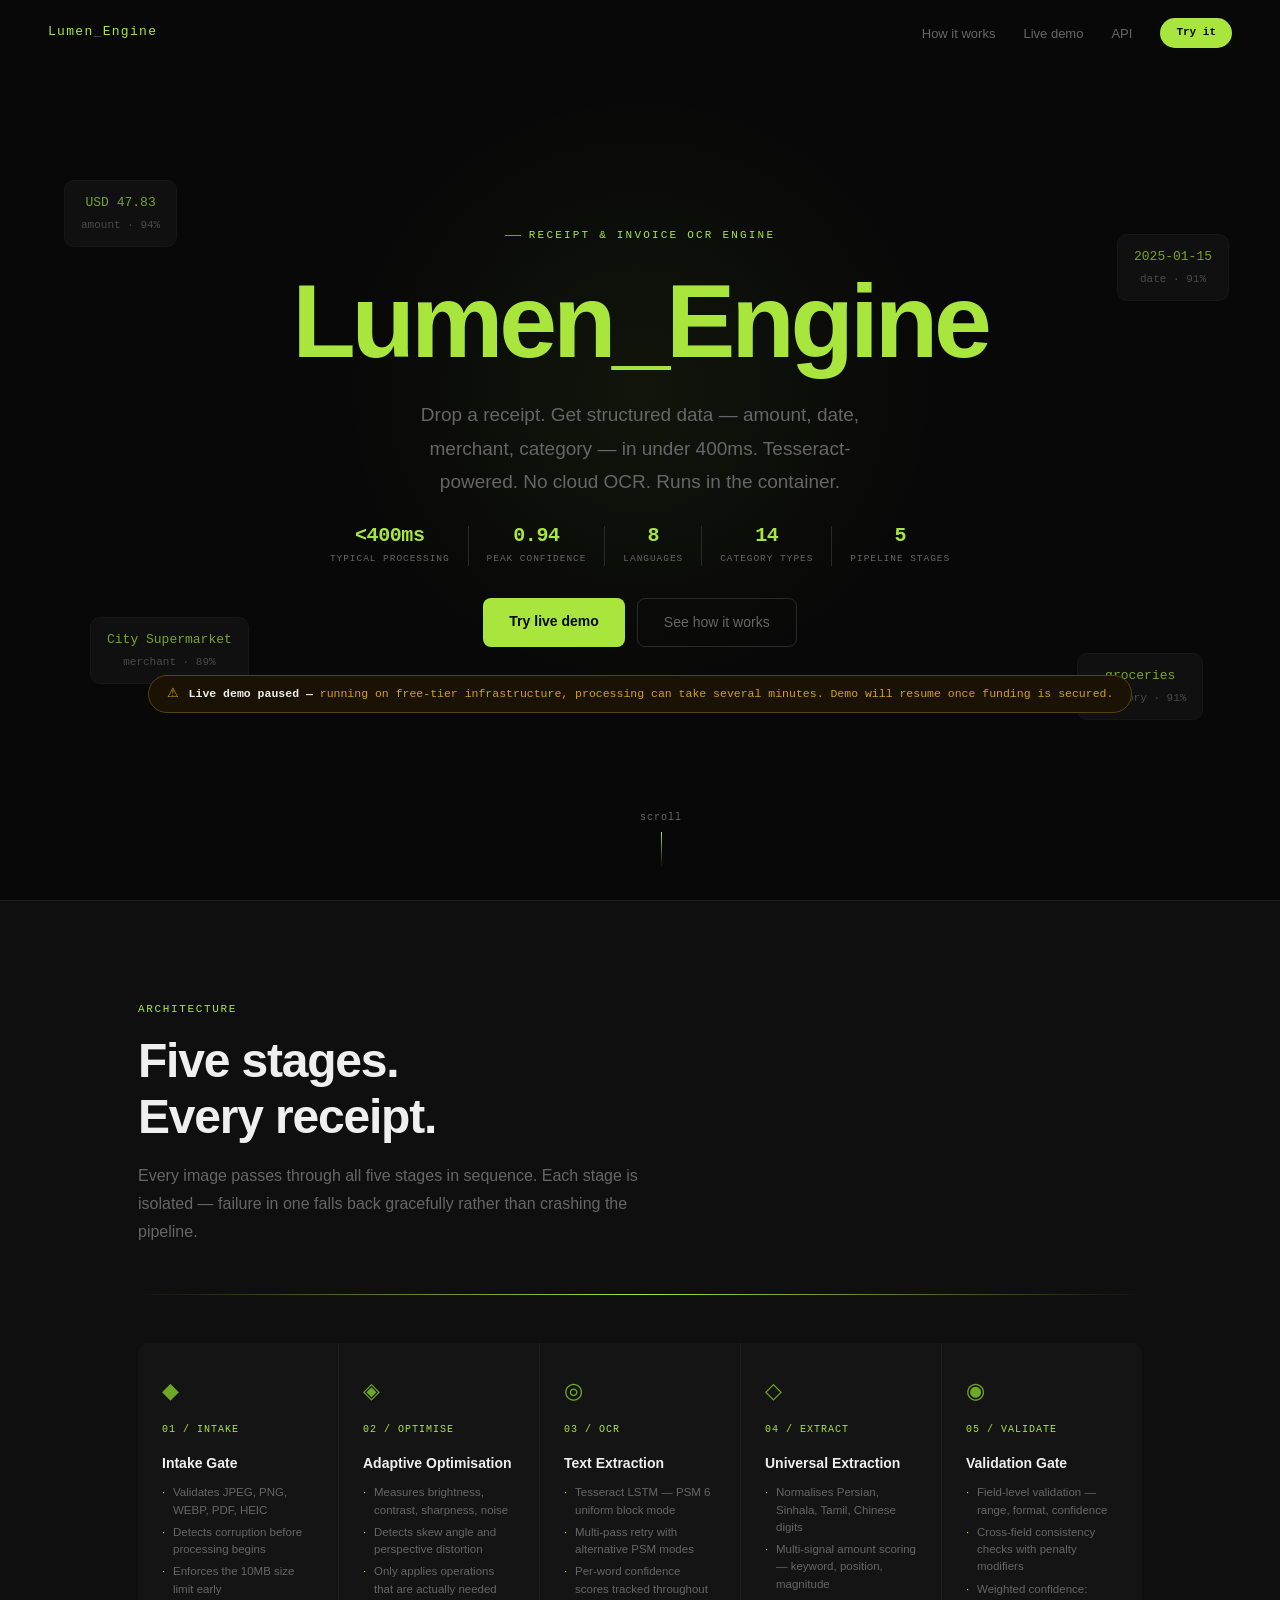
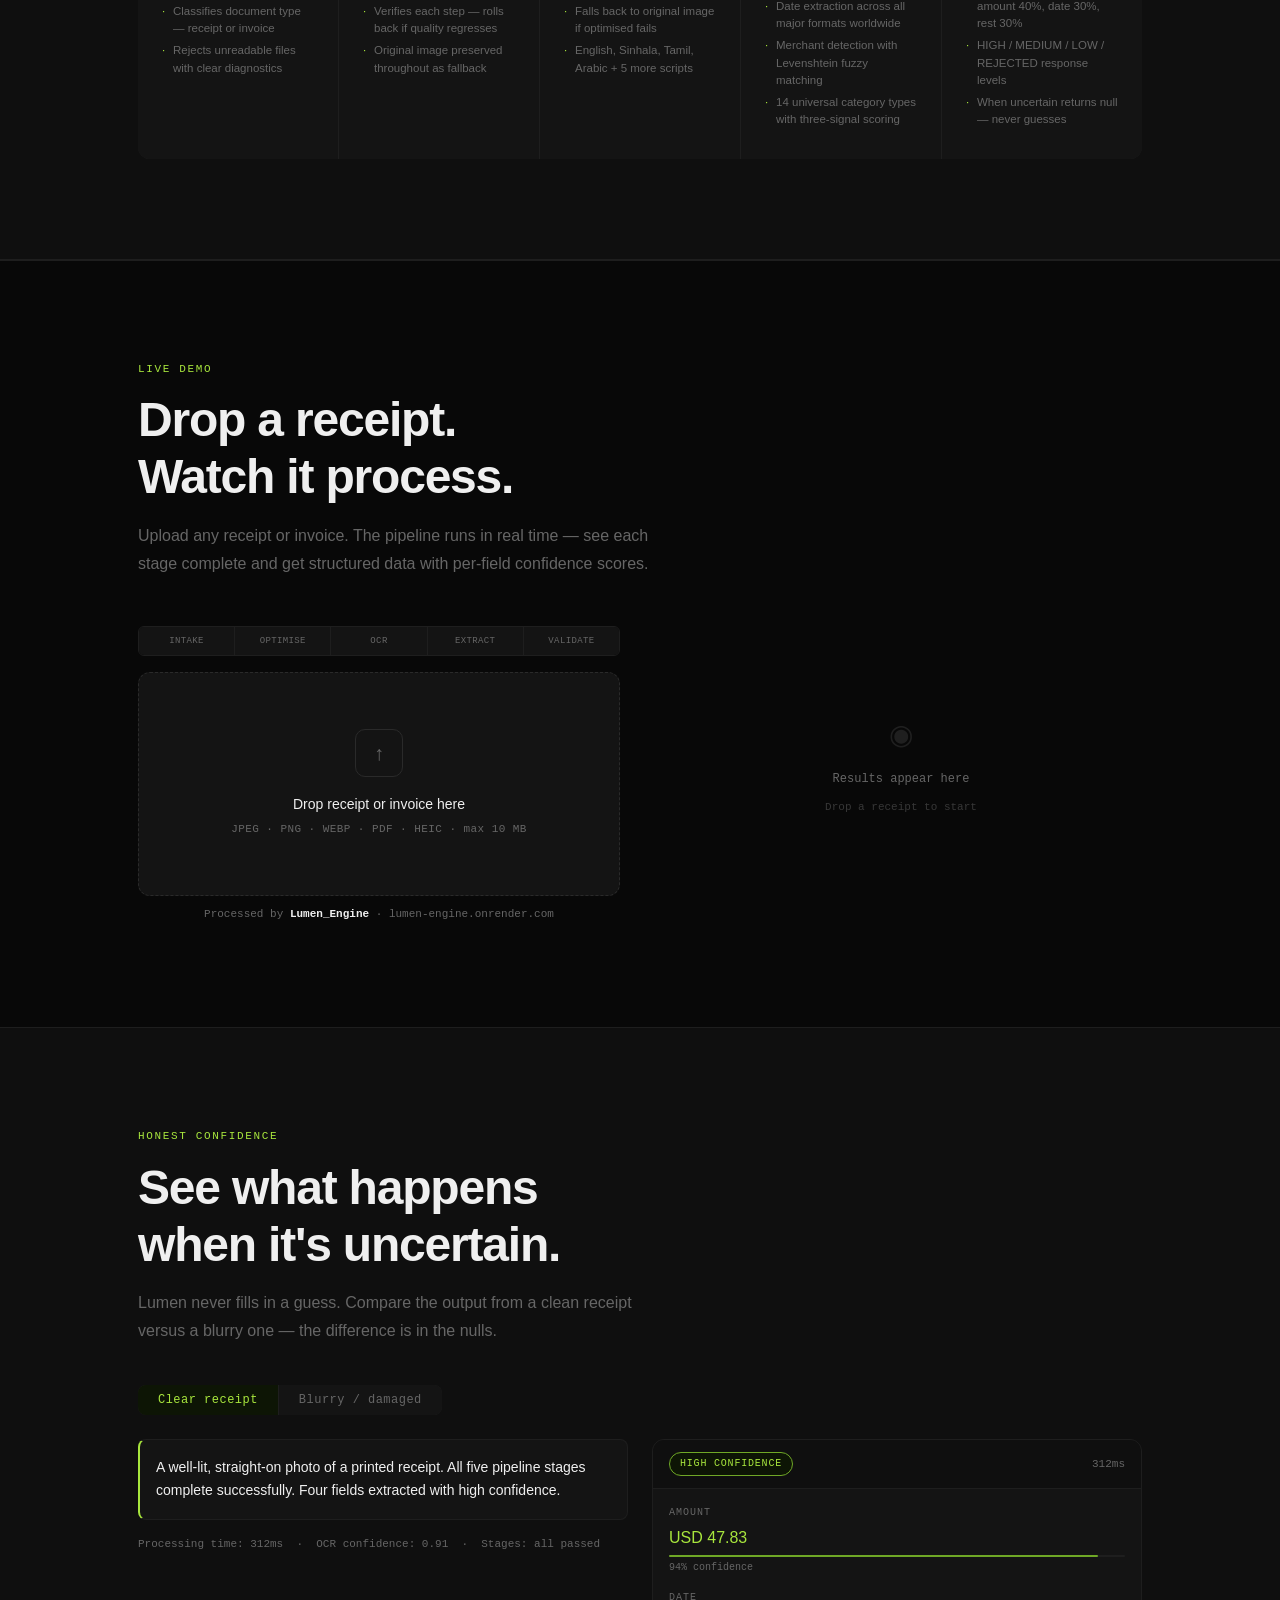
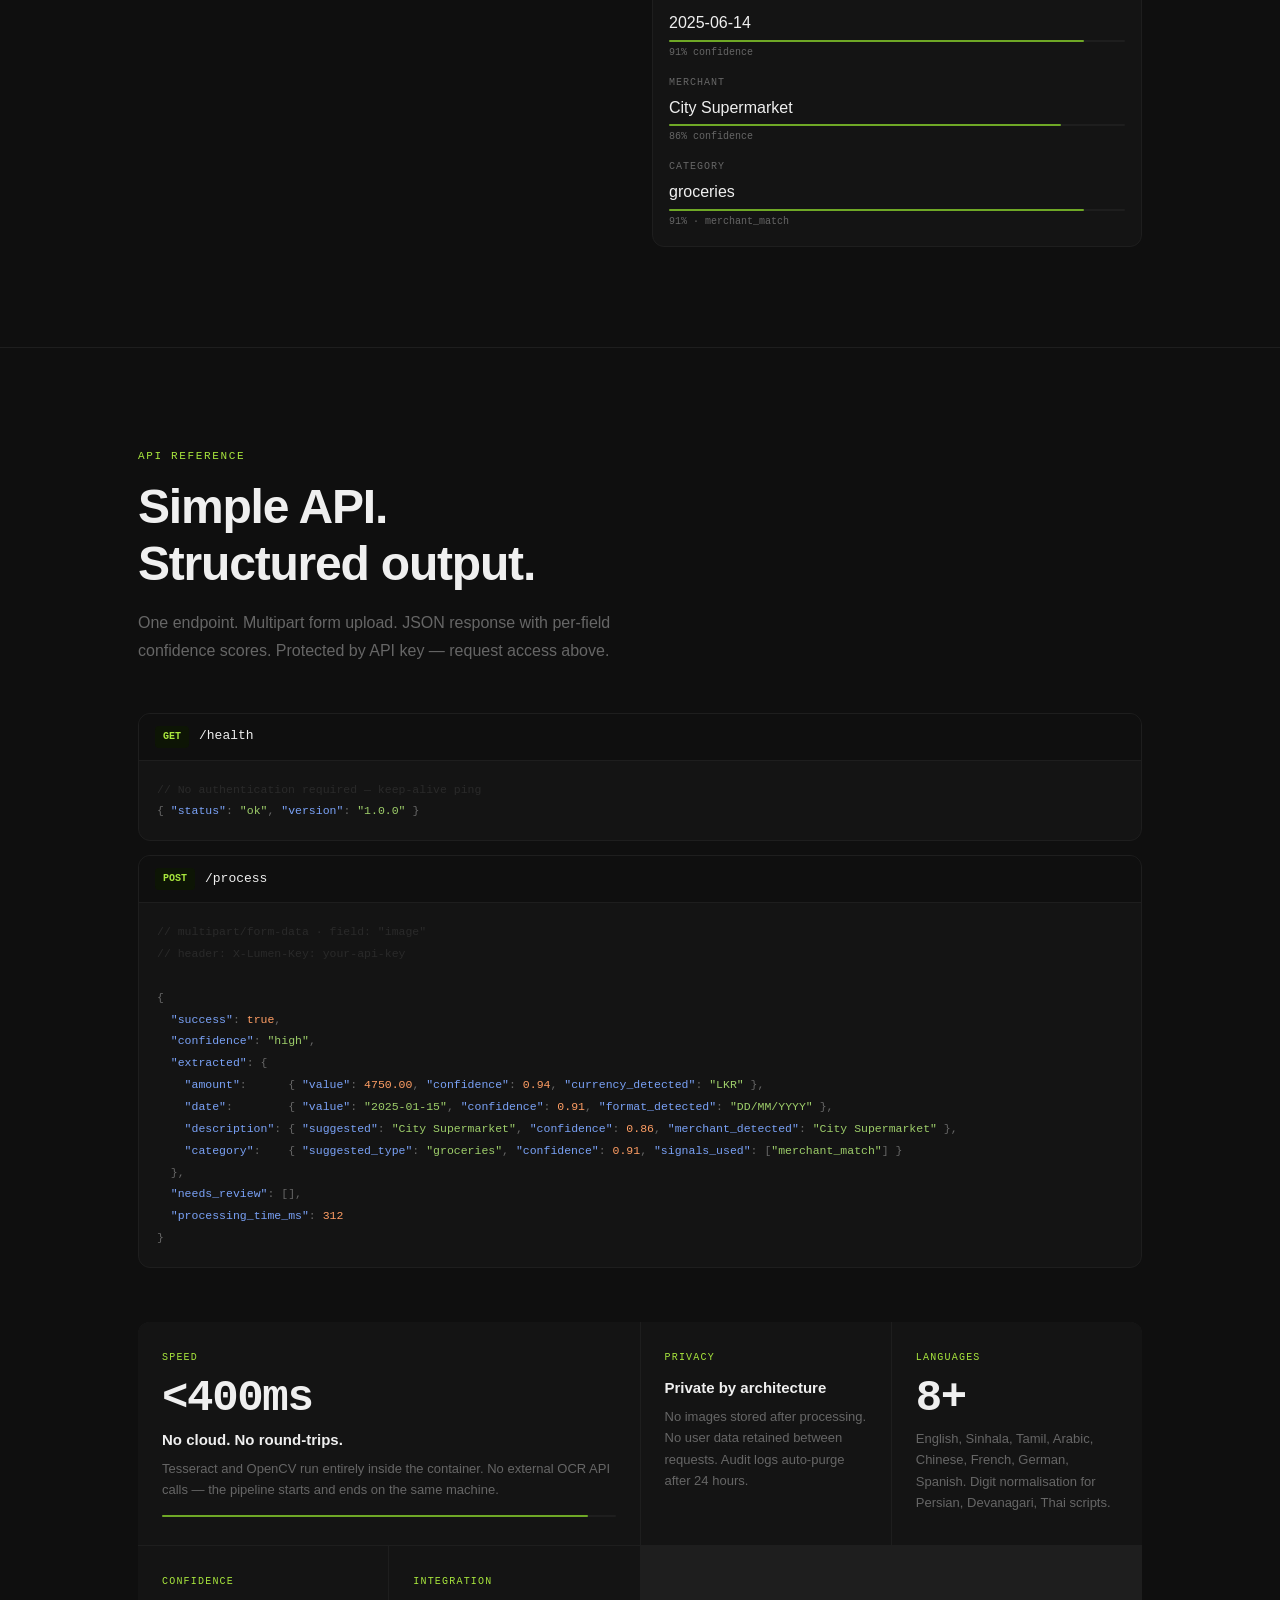
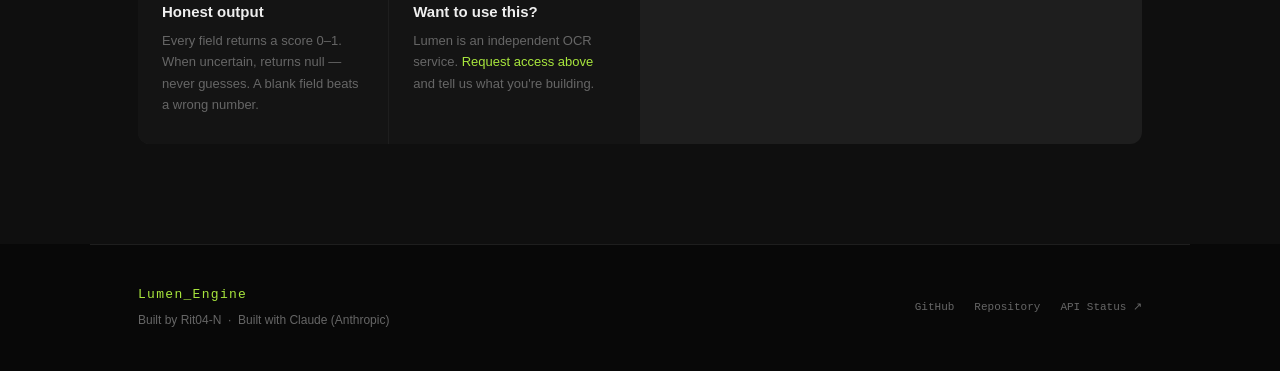
==== commit 11a2ca3f: "Update HTML to use new stylesheet and script files" ====
--- a/index.html
+++ b/index.html
@@ -17,7 +17,7 @@
      of the canvas so it reads clearly even at 16x16 tab size -->
 <link rel="icon" type="image/svg+xml" href="data:image/svg+xml,%3Csvg%20xmlns='http://www.w3.org/2000/svg'%20viewBox='0%200%2064%2064'%3E%3Crect%20width='64'%20height='64'%20rx='13'%20fill='%23080808'/%3E%3Ctext%20x='32'%20y='44'%20font-family='SF%20Mono,Menlo,Consolas,monospace'%20font-size='34'%20font-weight='700'%20fill='%23a8e63d'%20text-anchor='middle'%3ELE%3C/text%3E%3C/svg%3E">
 
-<link rel="stylesheet" href="styles.css">
+<link rel="stylesheet" href="part-1-styles.css">
 </head>
 <body>
 
@@ -316,6 +316,6 @@
   </div>
 </footer>
 
-<script src="scripts.js"></script>
+<script src="part-3-scripts.js"></script>
 </body>
 </html>
--- a/part-1-styles.css
+++ b/part-1-styles.css
@@ -0,0 +1,275 @@
+:root {
+  --black:#080808;--surface:#0f0f0f;--card:#141414;
+  --border:#1e1e1e;--border-b:#2a2a2a;
+  --green:#a8e63d;--gd:#6fa826;--gbg:#0d1505;
+  --text:#efefef;--muted:#666;--subtle:#2a2a2a;
+  --danger:#e05252;--warn:#d4a017;
+  --mono:'SF Mono','Fira Code',monospace;
+  --sans:-apple-system,BlinkMacSystemFont,'Segoe UI',sans-serif;
+  --r:8px;
+}
+*{box-sizing:border-box;margin:0;padding:0}
+html{scroll-behavior:smooth}
+body{background:var(--black);color:var(--text);font-family:var(--sans);overflow-x:hidden;line-height:1.6;width:100%}
+
+/* NAV */
+nav{position:fixed;top:0;left:0;right:0;z-index:100;display:flex;align-items:center;justify-content:space-between;padding:18px 48px;transition:background 0.3s,border-color 0.3s;border-bottom:0.5px solid transparent}
+nav.s{background:rgba(8,8,8,0.92);backdrop-filter:blur(16px);border-color:var(--border)}
+.logo{font-family:var(--mono);font-size:13px;letter-spacing:0.1em;color:var(--green);text-decoration:none}
+.logo span{color:var(--muted)}
+.nav-r{display:flex;align-items:center;gap:28px}
+.nav-links{display:flex;gap:28px;list-style:none}
+.nav-links a{font-size:13px;color:var(--muted);text-decoration:none;transition:color 0.2s}
+.nav-links a:hover{color:var(--text)}
+.nav-cta{font-family:var(--mono);font-size:11px;background:var(--green);color:var(--black);padding:6px 16px;border-radius:100px;text-decoration:none;font-weight:700;transition:opacity 0.2s}
+.nav-cta:hover{opacity:0.85}
+.hamburger{display:none;flex-direction:column;gap:5px;cursor:pointer;padding:4px;background:none;border:none}
+.hamburger span{width:20px;height:1.5px;background:var(--muted);border-radius:2px;transition:all 0.3s}
+.mobile-menu{display:none;position:fixed;top:57px;left:0;right:0;background:rgba(8,8,8,0.98);border-bottom:0.5px solid var(--border);padding:20px 24px;flex-direction:column;gap:16px;z-index:99}
+.mobile-menu a{font-size:14px;color:var(--muted);text-decoration:none;padding:8px 0;border-bottom:0.5px solid var(--border)}
+.mobile-menu a:last-child{border-bottom:none;color:var(--green)}
+.mobile-menu.open{display:flex}
+
+/* HERO */
+/* min-height uses vh as a fallback, then svh overrides it in browsers that
+   support it — this stops the page from jumping/resizing when a mobile
+   browser's address bar shows or hides while scrolling ("100vh bug") */
+.hero{min-height:100vh;min-height:100svh;display:flex;flex-direction:column;align-items:center;justify-content:center;text-align:center;padding:120px 24px 80px;position:relative;overflow:hidden;width:100%}
+.hero-glow{position:absolute;width:600px;height:600px;max-width:150vw;border-radius:50%;background:radial-gradient(circle,rgba(168,230,61,0.06),transparent 70%);top:50%;left:50%;transform:translate(-50%,-60%);pointer-events:none}
+.eyebrow{font-family:var(--mono);font-size:11px;letter-spacing:0.2em;color:var(--green);text-transform:uppercase;margin-bottom:24px;opacity:0;animation:fu 0.8s 0.3s forwards;display:flex;align-items:center;gap:8px;justify-content:center}
+.eyebrow::before{content:'';width:16px;height:1px;background:var(--gd)}
+h1{font-size:clamp(40px,9vw,104px);font-weight:600;letter-spacing:-0.04em;line-height:1.02;margin-bottom:24px;opacity:0;animation:fu 0.8s 0.5s forwards;word-break:break-word}
+.typed{color:var(--green)}
+.typed.done{border-right:none!important}
+.hero-sub{font-size:clamp(15px,1.8vw,19px);color:var(--muted);max-width:500px;line-height:1.75;margin-bottom:28px;opacity:0;animation:fu 0.8s 0.9s forwards;padding:0 8px}
+
+/* stat strip — plain typography with hairline dividers instead of a boxed
+   card row, so it reads as a continuation of the intro copy, not a widget
+   bolted on underneath everything */
+.stats{display:flex;flex-wrap:wrap;justify-content:center;align-items:center;row-gap:10px;margin-bottom:32px;opacity:0;animation:fu 0.8s 1.05s forwards}
+.stat{padding:0 18px;text-align:center}
+.stat:not(:last-child){border-right:0.5px solid var(--border-b)}
+.stat-num{font-family:var(--mono);font-size:clamp(16px,2vw,20px);font-weight:600;color:var(--green);letter-spacing:-0.02em;line-height:1;margin-bottom:5px}
+.stat-label{font-family:var(--mono);font-size:9.5px;letter-spacing:0.1em;color:var(--muted);text-transform:uppercase;white-space:nowrap}
+
+.hero-btns{display:flex;gap:12px;justify-content:center;flex-wrap:wrap;opacity:0;animation:fu 0.8s 1.2s forwards}
+.btn-p{background:var(--green);color:var(--black);padding:12px 26px;border-radius:var(--r);font-size:14px;font-weight:600;text-decoration:none;transition:opacity 0.2s,transform 0.2s}
+.btn-p:hover{opacity:0.88;transform:translateY(-1px)}
+.btn-g{border:0.5px solid var(--border-b);color:var(--muted);padding:12px 26px;border-radius:var(--r);font-size:14px;text-decoration:none;transition:border-color 0.2s,color 0.2s}
+.btn-g:hover{border-color:var(--gd);color:var(--text)}
+
+/* hero paused-demo notice — fades in right after the CTA buttons so it
+   reads as part of the same intro sequence rather than an afterthought */
+.hero-notice{
+  display:inline-flex;gap:10px;align-items:center;
+  background:#1a1305;border:0.5px solid #5a420a;border-radius:100px;
+  padding:8px 18px;margin-top:28px;max-width:90%;
+  opacity:0;animation:fu 0.8s 1.35s forwards;
+}
+.hero-notice .icon{font-family:var(--mono);font-size:13px;color:var(--warn);flex-shrink:0}
+.hero-notice p{font-family:var(--mono);font-size:11.5px;color:var(--warn);line-height:1.5;margin:0;text-align:left}
+.hero-notice strong{color:var(--text)}
+
+/* floating data cards — appear while the title is still typing (short
+   delays below), gentle bob afterwards, visible at every screen size
+   instead of hard-hidden on mobile */
+.floaters{position:absolute;inset:0;pointer-events:none}
+.fc{position:absolute;background:var(--card);border:0.5px solid var(--border);border-radius:10px;padding:12px 16px;font-family:var(--mono);font-size:11px;color:var(--muted);opacity:0;will-change:transform,opacity;max-width:44vw}
+.fc .v{color:var(--green);font-size:13px;font-weight:500;margin-bottom:3px}
+.fc.a{top:20%;left:5%;animation:fi 0.9s 0.8s forwards,fy 8s 1.8s ease-in-out infinite}
+.fc.b{top:26%;right:4%;animation:fi 0.9s 1.0s forwards,fy 8s 2.0s ease-in-out infinite}
+.fc.c{bottom:24%;left:7%;animation:fi 0.9s 1.2s forwards,fy 8s 2.2s ease-in-out infinite}
+.fc.d{bottom:20%;right:6%;animation:fi 0.9s 1.4s forwards,fy 8s 2.4s ease-in-out infinite}
+.scroll-cue{position:absolute;bottom:32px;left:50%;transform:translateX(-50%);display:flex;flex-direction:column;align-items:center;gap:6px;font-family:var(--mono);font-size:10px;color:var(--muted);letter-spacing:0.1em;opacity:0;animation:fu 0.8s 1.5s forwards}
+.scroll-line{width:1px;height:36px;background:linear-gradient(var(--green),transparent);animation:sp 2s ease-in-out infinite}
+
+/* PIPELINE */
+.pipeline{background:var(--surface);border-top:0.5px solid var(--border);border-bottom:0.5px solid var(--border)}
+.inner{max-width:1100px;margin:0 auto;padding:100px 48px;width:100%}
+.slabel{font-family:var(--mono);font-size:11px;letter-spacing:0.15em;color:var(--green);text-transform:uppercase;margin-bottom:14px}
+.stitle{font-size:clamp(26px,4vw,48px);font-weight:600;letter-spacing:-0.025em;line-height:1.18;margin-bottom:16px}
+.ssub{font-size:16px;color:var(--muted);line-height:1.75;max-width:540px}
+.flow-line{height:1px;background:linear-gradient(90deg,transparent,var(--green),transparent);margin:48px 0;opacity:0;transition:opacity 1s}
+.flow-line.vis{opacity:1}
+/* fluid at every width, not just below one breakpoint — prevents the
+   "squeezed at medium widths" cramped feeling */
+.pgrid{display:grid;grid-template-columns:repeat(auto-fit,minmax(200px,1fr));gap:1px;background:var(--border);border-radius:12px;overflow:hidden}
+.ps{background:var(--card);padding:30px 24px;opacity:0;transform:translateY(16px);transition:opacity 0.5s,transform 0.4s,background 0.2s}
+.ps.vis{opacity:1;transform:translateY(0)}
+.ps:hover{background:#181818}
+.pnum{font-family:var(--mono);font-size:10px;color:var(--green);letter-spacing:0.1em;margin-bottom:14px}
+.pico{font-size:22px;margin-bottom:14px;display:block;color:var(--gd)}
+.pname{font-size:14px;font-weight:600;margin-bottom:10px;color:var(--text)}
+.ppts{list-style:none;display:flex;flex-direction:column;gap:5px}
+.ppts li{font-size:11.5px;color:var(--muted);line-height:1.5;padding-left:11px;position:relative}
+.ppts li::before{content:'·';position:absolute;left:0;color:var(--green)}
+
+/* DEMO */
+.demo-s{border-top:0.5px solid var(--border)}
+.demo-wrap{display:grid;grid-template-columns:1fr 1fr;gap:40px;margin-top:48px;align-items:start}
+.prog-bar{display:flex;border-radius:6px;overflow:hidden;margin-bottom:16px;border:0.5px solid var(--border)}
+.pg{flex:1;padding:7px 4px;text-align:center;font-family:var(--mono);font-size:9px;letter-spacing:0.04em;color:var(--muted);background:var(--card);border-right:0.5px solid var(--border);transition:background 0.3s,color 0.3s}
+.pg:last-child{border-right:none}
+.pg.act{background:var(--gbg);color:var(--green)}
+.pg.done{background:#0c1804;color:var(--gd)}
+.drop-z{border:1px dashed var(--border-b);border-radius:12px;padding:56px 24px;text-align:center;cursor:pointer;transition:border-color 0.2s,background 0.2s;background:var(--card)}
+.drop-z:hover,.drop-z.over{border-color:var(--gd);background:var(--gbg)}
+.drop-z:focus{outline:2px solid var(--gd);outline-offset:2px}
+.drop-ico{width:48px;height:48px;border:0.5px solid var(--border-b);border-radius:10px;display:flex;align-items:center;justify-content:center;margin:0 auto 16px;font-size:20px;color:var(--muted);transition:border-color 0.2s}
+.drop-z:hover .drop-ico{border-color:var(--gd)}
+.drop-t{font-size:14px;font-weight:500;margin-bottom:6px}
+.drop-s{font-family:var(--mono);font-size:11px;color:var(--muted);letter-spacing:0.04em}
+.demo-note{font-family:var(--mono);font-size:11px;color:var(--muted);text-align:center;margin-top:10px}
+.demo-note strong{color:var(--text)}
+.result-panel{min-height:280px}
+.empty-state{display:flex;flex-direction:column;align-items:center;justify-content:center;min-height:280px;gap:10px;color:var(--muted);font-family:var(--mono);font-size:12px;text-align:center}
+.empty-ico{font-size:28px;opacity:0.25}
+
+/* results */
+.file-bar{display:flex;align-items:center;gap:10px;background:var(--card);border:0.5px solid var(--border);border-radius:var(--r);padding:9px 12px;margin-bottom:14px}
+.file-thumb{width:36px;height:36px;object-fit:cover;border-radius:4px;background:var(--border);flex-shrink:0}
+.file-ico{width:36px;height:36px;display:flex;align-items:center;justify-content:center;background:var(--surface);border:0.5px solid var(--border);border-radius:4px;color:var(--gd);flex-shrink:0}
+.fname{font-size:13px;font-weight:500;color:var(--text)}
+.fsize{font-family:var(--mono);font-size:11px;color:var(--muted);margin-top:1px}
+.cbadge{display:inline-flex;align-items:center;gap:5px;font-family:var(--mono);font-size:10px;letter-spacing:0.08em;text-transform:uppercase;padding:4px 10px;border-radius:100px;border:0.5px solid;margin-bottom:14px}
+.ch{color:var(--green);border-color:var(--gd);background:var(--gbg)}
+.cm{color:var(--warn);border-color:#5a420a;background:#1a1305}
+.cl,.cr{color:var(--danger);border-color:#5a1a1a;background:#1a0808}
+.fgrid{display:grid;grid-template-columns:repeat(auto-fit,minmax(150px,1fr));gap:1px;background:var(--border);border-radius:10px;overflow:hidden;margin-bottom:10px}
+.fb{background:var(--card);padding:14px 16px}
+.flabel{font-family:var(--mono);font-size:10px;letter-spacing:0.1em;color:var(--muted);text-transform:uppercase;margin-bottom:5px}
+.fval{font-size:17px;font-weight:500;color:var(--text);margin-bottom:5px;word-break:break-word}
+.fval.amt{color:var(--green)}
+.fval.nil{font-size:13px;color:var(--subtle);font-weight:400;font-style:italic}
+.fmeta{font-family:var(--mono);font-size:10px;color:var(--muted);margin-top:4px}
+.bw{height:2px;background:var(--border);border-radius:1px}
+.bf{height:100%;background:var(--gd);border-radius:1px;width:0;transition:width 0.9s ease}
+.ptime{font-family:var(--mono);font-size:11px;color:var(--muted);margin-bottom:6px}
+.jtog{background:none;border:none;color:var(--muted);font-family:var(--mono);font-size:11px;cursor:pointer;padding:0;transition:color 0.2s}
+.jtog:hover{color:var(--text)}
+.jblock{background:var(--surface);border:0.5px solid var(--border);border-radius:var(--r);padding:12px;font-family:var(--mono);font-size:11px;color:var(--muted);white-space:pre;overflow:auto;max-height:180px;display:none;margin-top:6px;line-height:1.7}
+.errbox{background:#1a0808;border:0.5px solid #5a1a1a;border-radius:var(--r);padding:12px 14px;font-size:13px;color:var(--danger)}
+.spinner{width:13px;height:13px;border:1.5px solid var(--border-b);border-top-color:var(--green);border-radius:50%;animation:spin 0.8s linear infinite;flex-shrink:0}
+.lrow{display:flex;align-items:center;gap:10px;color:var(--muted);font-family:var(--mono);font-size:12px;padding:20px 0}
+
+/* RATE LIMIT */
+.rl-wall{background:var(--card);border:0.5px solid var(--border);border-radius:12px;padding:32px;text-align:center;display:none}
+.rl-wall.show{display:block}
+.rl-icon{font-size:28px;margin-bottom:12px;opacity:0.6}
+.rl-title{font-size:16px;font-weight:500;margin-bottom:8px;color:var(--text)}
+.rl-sub{font-size:13px;color:var(--muted);line-height:1.6;margin-bottom:24px}
+.rl-timer{font-family:var(--mono);font-size:20px;color:var(--green);margin-bottom:20px;letter-spacing:0.05em}
+
+/* ACCESS FORM */
+.access-form{margin-top:20px;text-align:left}
+.access-form h3{font-size:14px;font-weight:500;margin-bottom:4px;color:var(--text)}
+.access-form p{font-size:12px;color:var(--muted);margin-bottom:16px;line-height:1.6}
+.form-group{margin-bottom:12px}
+.form-label{font-family:var(--mono);font-size:10px;letter-spacing:0.1em;color:var(--muted);text-transform:uppercase;display:block;margin-bottom:5px}
+.form-input,.form-textarea{width:100%;background:var(--surface);border:0.5px solid var(--border);border-radius:var(--r);color:var(--text);font-family:var(--sans);font-size:13px;padding:9px 12px;outline:none;transition:border-color 0.2s;resize:vertical}
+.form-input:focus,.form-textarea:focus{border-color:var(--gd)}
+.form-textarea{min-height:80px;line-height:1.5}
+.form-select{width:100%;background:var(--surface);border:0.5px solid var(--border);border-radius:var(--r);color:var(--text);font-family:var(--sans);font-size:13px;padding:9px 12px;outline:none;transition:border-color 0.2s;appearance:none}
+.form-select:focus{border-color:var(--gd)}
+.form-submit{width:100%;background:var(--green);color:var(--black);border:none;border-radius:var(--r);font-size:13px;font-weight:700;padding:10px;cursor:pointer;transition:opacity 0.2s;margin-top:4px;font-family:var(--sans)}
+.form-submit:hover{opacity:0.85}
+.form-success{background:var(--gbg);border:0.5px solid var(--gd);border-radius:var(--r);padding:12px;font-size:13px;color:var(--green);text-align:center;display:none}
+
+/* API — code sample and features now always stack vertically (code first,
+   features below) instead of sitting side-by-side as a cramped sidebar */
+.api-s{border-top:0.5px solid var(--border);background:var(--surface)}
+.api-grid{display:flex;flex-direction:column;gap:40px;margin-top:48px}
+.ep{background:var(--card);border:0.5px solid var(--border);border-radius:12px;overflow:hidden;margin-bottom:14px;transition:border-color 0.3s}
+.ep:hover{border-color:var(--gd)}
+.eph{display:flex;align-items:center;gap:10px;padding:12px 16px;border-bottom:0.5px solid var(--border);background:var(--surface)}
+.mb{font-family:var(--mono);font-size:10px;font-weight:700;color:var(--green);background:var(--gbg);padding:3px 8px;border-radius:4px}
+.ep-path{font-family:var(--mono);font-size:13px;color:var(--text)}
+.code{padding:18px;font-family:var(--mono);font-size:11.5px;color:var(--muted);line-height:1.9;overflow-x:auto;white-space:pre}
+.ck{color:#7aa2f7}.cs{color:#9ece6a}.cn{color:#ff9e64}.cc{color:var(--subtle)}
+
+/* BENTO */
+.bento{display:grid;grid-template-columns:repeat(auto-fit,minmax(220px,1fr));gap:1px;background:var(--border);border-radius:12px;overflow:hidden}
+.bcard{background:var(--card);padding:28px 24px;transition:background 0.2s}
+.bcard:hover{background:#181818}
+.bcard.wide{grid-column:span 2}
+.bcard-label{font-family:var(--mono);font-size:10px;letter-spacing:0.12em;color:var(--green);text-transform:uppercase;margin-bottom:10px}
+.bcard-num{font-family:var(--mono);font-size:clamp(28px,4vw,44px);font-weight:600;color:var(--text);letter-spacing:-0.03em;line-height:1;margin-bottom:8px}
+.bcard-title{font-size:15px;font-weight:600;color:var(--text);margin-bottom:6px}
+.bcard-desc{font-size:13px;color:var(--muted);line-height:1.65}
+.bcard-bar{height:2px;background:var(--border);border-radius:1px;margin-top:14px}
+.bcard-fill{height:100%;background:var(--gd);border-radius:1px}
+
+/* SWITCHER */
+.switcher-s{border-top:0.5px solid var(--border);background:var(--surface)}
+.sw-tabs{display:flex;gap:1px;background:var(--border);border-radius:8px;overflow:hidden;margin-bottom:24px;width:fit-content;max-width:100%}
+.sw-tab{font-family:var(--mono);font-size:12px;padding:8px 20px;background:var(--card);color:var(--muted);border:none;cursor:pointer;transition:background 0.2s,color 0.2s;letter-spacing:0.04em}
+.sw-tab.active{background:var(--gbg);color:var(--green)}
+.sw-panels{display:grid;grid-template-columns:1fr 1fr;gap:24px;align-items:start}
+.sw-desc{display:flex;flex-direction:column;gap:16px}
+.sw-claim{font-size:14px;color:var(--text);line-height:1.65;padding:16px;background:var(--card);border:0.5px solid var(--border);border-radius:var(--r);border-left:2px solid var(--green)}
+.sw-result{background:var(--card);border:0.5px solid var(--border);border-radius:12px;overflow:hidden}
+.sw-rh{padding:12px 16px;border-bottom:0.5px solid var(--border);background:var(--surface);font-family:var(--mono);font-size:11px;color:var(--muted);display:flex;align-items:center;justify-content:space-between;flex-wrap:wrap;gap:6px}
+.sw-body{padding:16px}
+.sw-field{margin-bottom:14px}
+.sw-field:last-child{margin-bottom:0}
+.sw-flabel{font-family:var(--mono);font-size:10px;letter-spacing:0.1em;color:var(--muted);text-transform:uppercase;margin-bottom:4px}
+.sw-fval{font-size:16px;font-weight:500;color:var(--text);margin-bottom:4px}
+.sw-fval.g{color:var(--green)}
+.sw-fval.nil{font-size:13px;color:var(--subtle);font-style:italic;font-weight:400}
+.sw-bar-w{height:2px;background:var(--border);border-radius:1px}
+.sw-bar-f{height:100%;border-radius:1px;transition:width 0.6s ease}
+
+/* FOOTER */
+footer{border-top:0.5px solid var(--border);padding:40px 48px;max-width:1100px;margin:0 auto;display:flex;justify-content:space-between;align-items:center;flex-wrap:wrap;gap:20px}
+.fl{display:flex;flex-direction:column;gap:6px}
+.flogo{font-family:var(--mono);font-size:13px;color:var(--green);letter-spacing:0.1em}
+.fby{font-size:12px;color:var(--muted)}
+.fby a{color:var(--muted);text-decoration:none;transition:color 0.2s}
+.fby a:hover{color:var(--text)}
+.flinks{display:flex;gap:20px}
+.flinks a{font-family:var(--mono);font-size:11px;color:var(--muted);text-decoration:none;transition:color 0.2s}
+.flinks a:hover{color:var(--green)}
+
+/* REVEAL */
+.rv{opacity:0;transform:translateY(28px) scale(0.98);transition:opacity 0.7s cubic-bezier(.16,1,.3,1),transform 0.7s cubic-bezier(.16,1,.3,1)}
+.rv.vis{opacity:1;transform:none}
+
+/* ANIMATIONS */
+@keyframes fu{from{opacity:0;transform:translateY(20px)}to{opacity:1;transform:translateY(0)}}
+@keyframes fi{from{opacity:0;transform:translateY(12px)}to{opacity:0.7;transform:translateY(0)}}
+@keyframes fy{0%,100%{transform:translateY(0)}50%{transform:translateY(-6px)}}
+@keyframes sp{0%,100%{opacity:1}50%{opacity:0.3}}
+@keyframes spin{to{transform:rotate(360deg)}}
+
+/* RESPONSIVE */
+@media(max-width:1050px){
+  .demo-wrap{grid-template-columns:1fr}
+  .sw-panels{grid-template-columns:1fr}
+  .bcard.wide{grid-column:span 1}
+}
+@media(max-width:860px){
+  nav{padding:14px 20px}
+  .nav-links{display:none}
+  .hamburger{display:flex}
+  .inner{padding:72px 20px}
+  footer{padding:28px 20px;flex-direction:column;align-items:flex-start}
+}
+@media(max-width:640px){
+  .hero{padding:100px 18px 64px}
+  .fc{padding:8px 12px;font-size:9.5px;max-width:38vw}
+  .fc .v{font-size:11px}
+  .fc.a{top:8%;left:3%}
+  .fc.b{top:9%;right:3%}
+  .fc.c{bottom:12%;left:4%}
+  .fc.d{bottom:9%;right:4%}
+  .stat{padding:0 12px}
+  .hero-notice{padding:8px 14px}
+  .hero-notice p{font-size:10.5px}
+}
+@media(max-width:420px){
+  .stats{row-gap:8px}
+  .stat{padding:0 9px}
+  .stat-num{font-size:15px}
+  .stat-label{font-size:8.5px;letter-spacing:0.06em}
+  .fc{display:none}
+}
